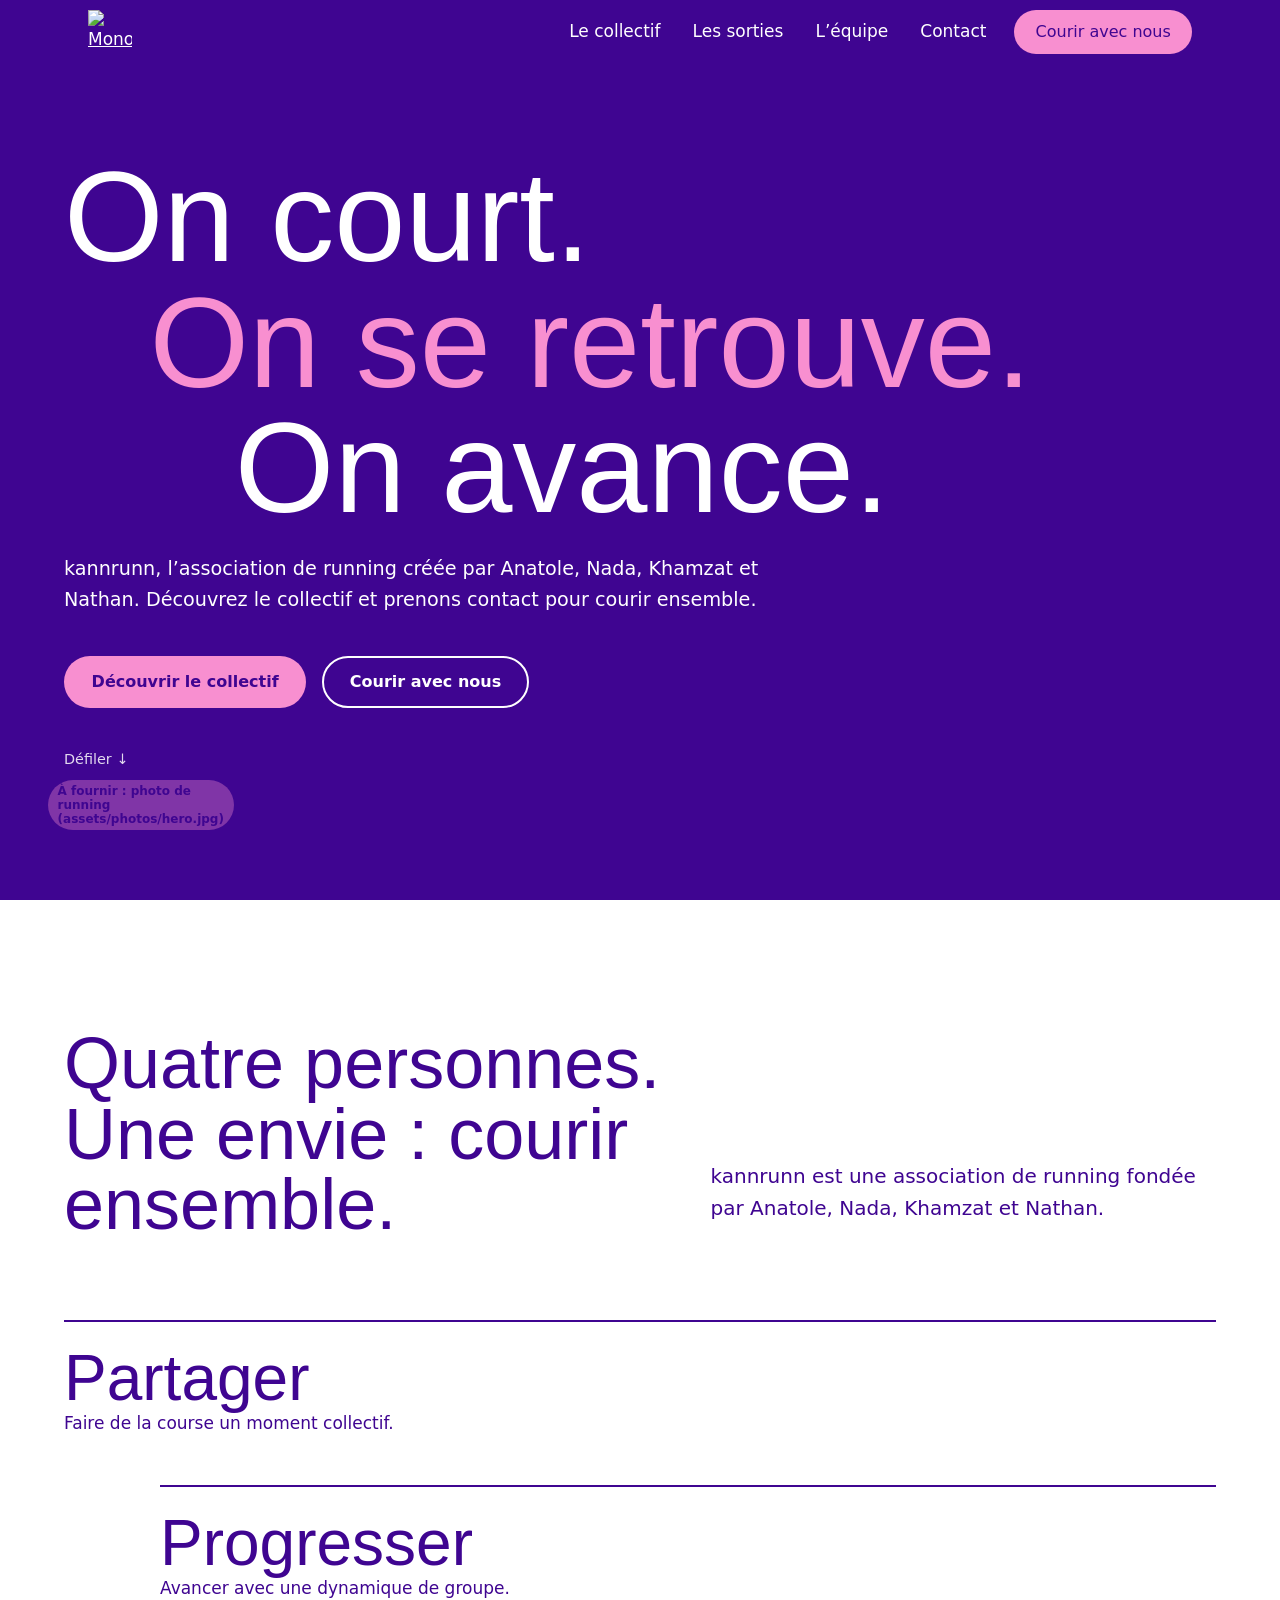
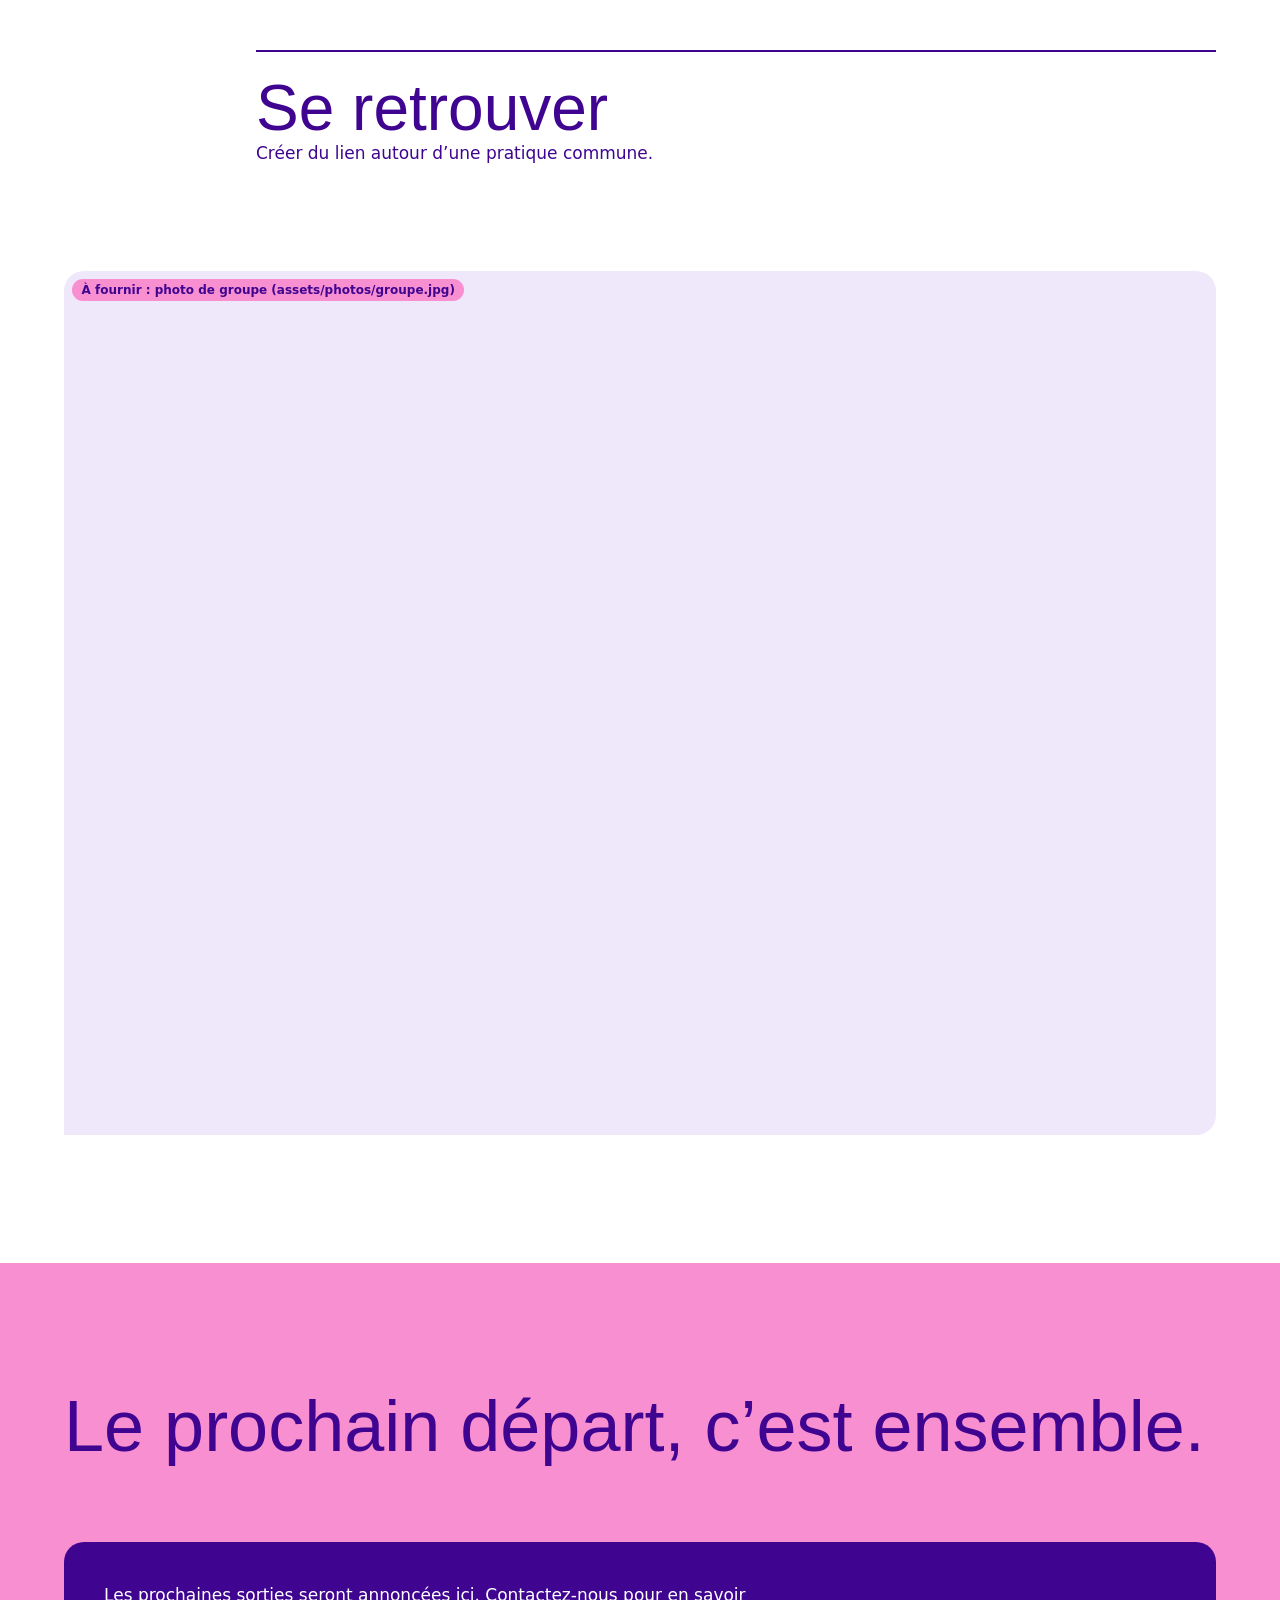
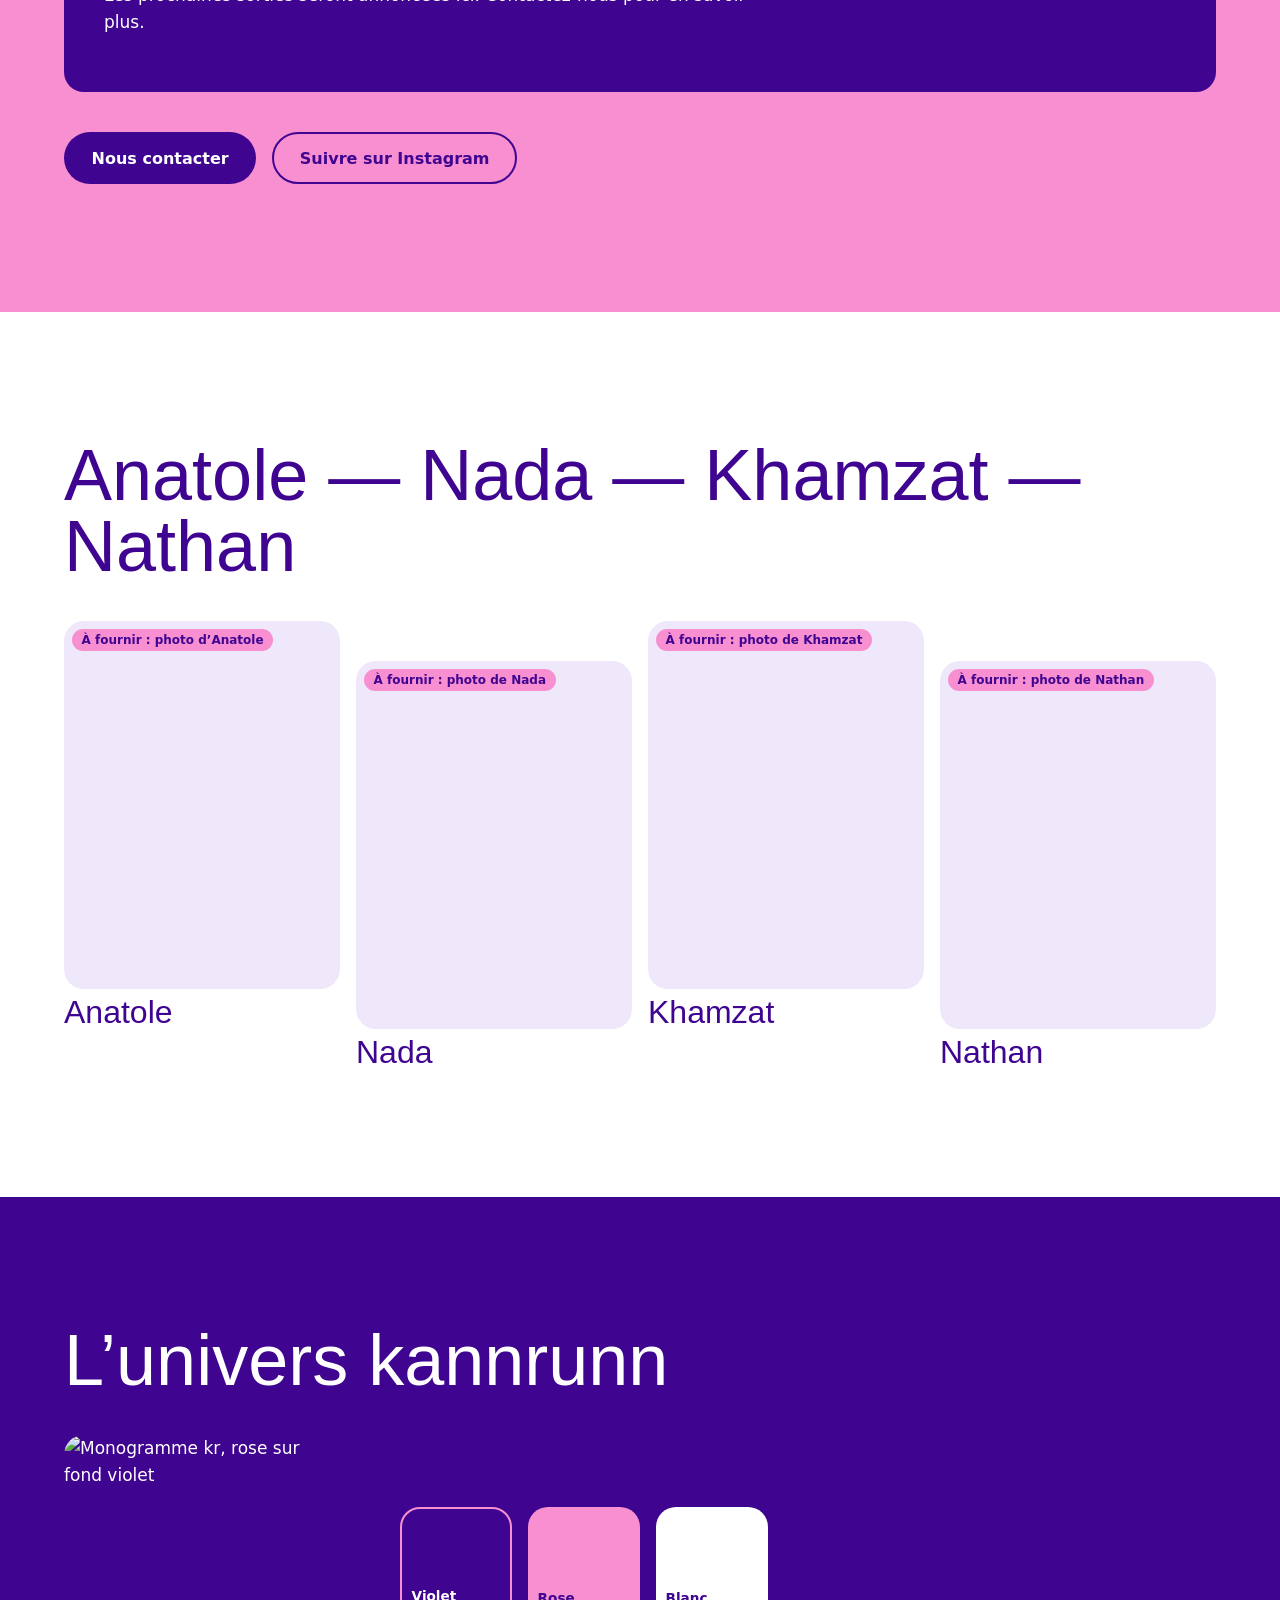
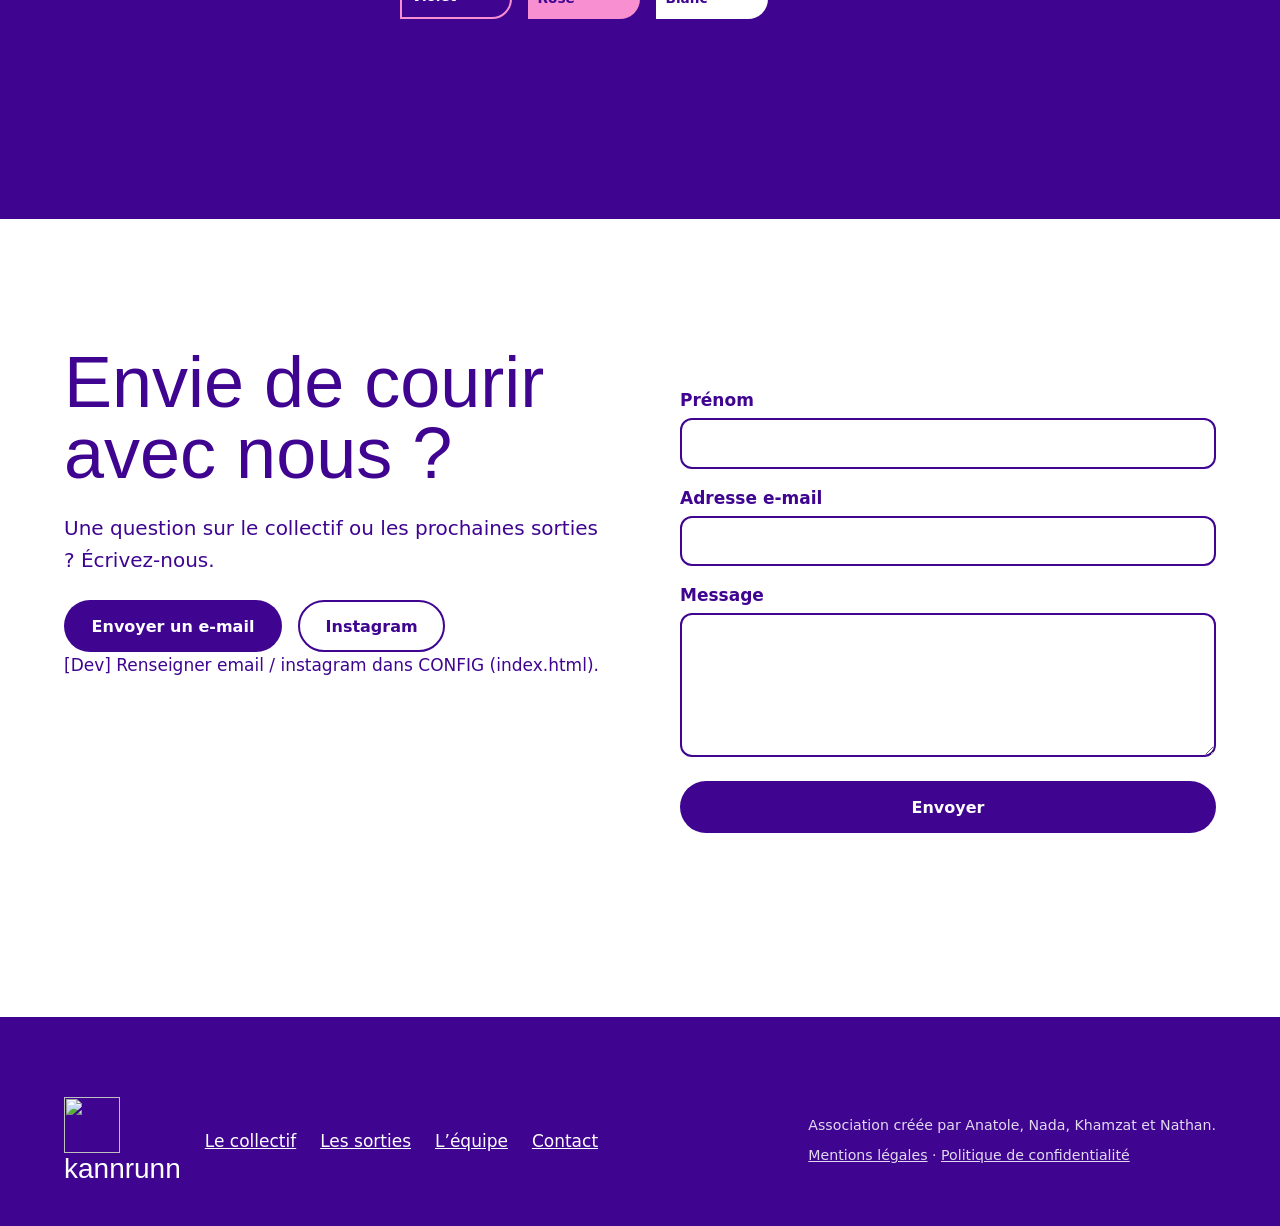
==== index.html @ 6b641c76 "Add files via upload" ====
<!doctype html>
<!-- Retirer l'attribut data-dev de <html> avant publication : il affiche les repères "À fournir". -->
<html lang="fr" data-dev>
<head>
<meta charset="utf-8">
<meta name="viewport" content="width=device-width,initial-scale=1">
<title>kannrunn — Association de running</title>
<meta name="description" content="kannrunn est une association de running créée par Anatole, Nada, Khamzat et Nathan. Découvrez le collectif et contactez-nous pour courir ensemble.">
<meta name="theme-color" content="#3F0591">
<meta property="og:type" content="website">
<meta property="og:title" content="kannrunn — Association de running">
<meta property="og:description" content="On court. On se retrouve. On avance. Association de running créée par Anatole, Nada, Khamzat et Nathan.">
<meta property="og:image" content="assets/og.jpg"><!-- remplacer par l'URL absolue une fois le site en ligne -->
<meta name="twitter:card" content="summary_large_image">
<link rel="icon" href="assets/favicon.png" type="image/png">
<link rel="preload" href="assets/fonts/Adumu-Regular.woff2" as="font" type="font/woff2" crossorigin>
<link rel="stylesheet" href="style.css">
<script>document.documentElement.classList.add("js")</script>
</head>
<body>
<a class="skip" href="#collectif">Aller au contenu</a>

<header class="nav" id="nav">
  <div class="nav-in">
    <a href="#top" aria-label="kannrunn, retour en haut"><img class="logo" src="assets/logo-kr.png" alt="Monogramme kr de kannrunn" width="44" height="44"></a>
    <nav aria-label="Navigation principale">
      <ul>
        <li><a href="#collectif">Le collectif</a></li>
        <li><a href="#sorties">Les sorties</a></li>
        <li><a href="#equipe">L’équipe</a></li>
        <li><a href="#contact">Contact</a></li>
        <li><a class="btn btn-rose" href="#contact">Courir avec nous</a></li>
      </ul>
    </nav>
    <button class="burger" id="burger" aria-expanded="false" aria-controls="menu">Menu</button>
  </div>
</header>

<div class="menu-mobile" id="menu" role="dialog" aria-modal="true" aria-label="Menu">
  <button class="fermer" id="fermer">Fermer</button>
  <a href="#collectif">Le collectif</a>
  <a href="#sorties">Les sorties</a>
  <a href="#equipe">L’équipe</a>
  <a href="#contact">Contact</a>
  <a class="btn btn-rose" href="#contact" style="font:600 1rem var(--f-texte);align-self:flex-start">Courir avec nous</a>
</div>

<main id="top">

<section class="section violet hero" aria-labelledby="titre-hero">
  <div class="hero-photo" data-manque="photo de running (assets/photos/hero.jpg)">
    <img src="assets/photos/hero.jpg" alt="Des coureurs de kannrunn en train de courir ensemble" width="1600" height="1000" fetchpriority="high" onerror="this.remove()">
  </div>
  <img class="motif motif-anim" src="assets/logo-kr.png" alt="" aria-hidden="true">
  <div class="wrap">
    <h1 id="titre-hero"><span>On court.</span> <span>On se retrouve.</span> <span>On avance.</span></h1>
    <p>kannrunn, l’association de running créée par Anatole, Nada, Khamzat et Nathan. Découvrez le collectif et prenons contact pour courir ensemble.</p>
    <div class="actions">
      <a class="btn btn-rose" href="#collectif">Découvrir le collectif</a>
      <a class="btn btn-ligne" href="#contact">Courir avec nous</a>
    </div>
    <a class="defiler" href="#collectif" aria-label="Faire défiler vers le collectif">Défiler ↓</a>
  </div>
</section>

<section class="section clair collectif" id="collectif" aria-labelledby="titre-collectif">
  <div class="wrap">
    <div class="duo">
      <h2 id="titre-collectif" class="reveal">Quatre personnes. Une envie : courir ensemble.</h2>
      <div class="reveal" style="--i:1">
        <p class="chapeau">kannrunn est une association de running fondée par Anatole, Nada, Khamzat et Nathan.</p>
        <p id="presentation" hidden></p>
      </div>
    </div>
    <ul class="piliers">
      <li class="reveal"><strong>Partager</strong>Faire de la course un moment collectif.</li>
      <li class="reveal" style="--i:1"><strong>Progresser</strong>Avancer avec une dynamique de groupe.</li>
      <li class="reveal" style="--i:2"><strong>Se retrouver</strong>Créer du lien autour d’une pratique commune.</li>
    </ul>
    <figure class="photo reveal" data-manque="photo de groupe (assets/photos/groupe.jpg)">
      <img src="assets/photos/groupe.jpg" alt="Le groupe kannrunn réuni avant une sortie" width="1600" height="1200" loading="lazy" onerror="this.remove()">
    </figure>
  </div>
</section>

<section class="section rose sur-clair sorties" id="sorties" aria-labelledby="titre-sorties">
  <div class="wrap">
    <h2 id="titre-sorties" class="reveal">Le prochain départ, c’est ensemble.</h2>
    <ul class="liste-sorties" id="liste-sorties" hidden></ul>
    <div class="vide reveal" id="sorties-vide">
      <p>Les prochaines sorties seront annoncées ici. Contactez-nous pour en savoir plus.</p>
    </div>
    <div class="actions">
      <a class="btn btn-violet" href="#contact">Nous contacter</a>
      <a class="btn btn-ligne" id="insta-sorties" href="#" target="_blank" rel="noopener" hidden>Suivre sur Instagram</a>
    </div>
  </div>
</section>

<section class="section clair equipe" id="equipe" aria-labelledby="titre-equipe">
  <div class="wrap">
    <h2 id="titre-equipe" class="reveal">Anatole — Nada — Khamzat — Nathan</h2>
    <ul id="liste-equipe">
      <li class="reveal"><figure class="photo" data-manque="photo d’Anatole"></figure><h3>Anatole</h3><p class="bio" hidden></p></li>
      <li class="reveal" style="--i:1"><figure class="photo" data-manque="photo de Nada"></figure><h3>Nada</h3><p class="bio" hidden></p></li>
      <li class="reveal" style="--i:2"><figure class="photo" data-manque="photo de Khamzat"></figure><h3>Khamzat</h3><p class="bio" hidden></p></li>
      <li class="reveal" style="--i:3"><figure class="photo" data-manque="photo de Nathan"></figure><h3>Nathan</h3><p class="bio" hidden></p></li>
    </ul>
  </div>
</section>

<section class="section violet identite" id="identite" aria-labelledby="titre-identite">
  <div class="wrap">
    <h2 id="titre-identite" class="reveal">L’univers kannrunn</h2>
    <div class="lookbook">
      <img class="logo-grand reveal" src="assets/logo-kr.png" alt="Monogramme kr, rose sur fond violet" loading="lazy" width="256" height="256">
      <div class="reveal" style="--i:1">
        <div class="teintes" role="list" aria-label="Couleurs de la marque">
          <div class="teinte v" role="listitem">Violet</div>
          <div class="teinte r" role="listitem">Rose</div>
          <div class="teinte b" role="listitem">Blanc</div>
        </div>
        <p class="concept" id="concept-tenues" hidden>Concepts de collection : ces tenues ne sont pas encore disponibles.</p>
      </div>
    </div>
  </div>
</section>

<section class="section clair contact" id="contact" aria-labelledby="titre-contact">
  <div class="wrap">
    <div>
      <h2 id="titre-contact" class="reveal">Envie de courir avec nous ?</h2>
      <p class="chapeau reveal" style="--i:1">Une question sur le collectif ou les prochaines sorties ? Écrivez-nous.</p>
      <div class="liens">
        <a class="btn btn-violet" id="lien-mail" href="#" hidden>Envoyer un e-mail</a>
        <a class="btn btn-ligne" id="lien-insta" href="#" target="_blank" rel="noopener" hidden>Instagram</a>
      </div>
      <p id="contact-dev" data-dev-only hidden>[Dev] Renseigner email / instagram dans CONFIG (index.html).</p>
    </div>
    <form id="form" novalidate hidden>
      <div><label for="prenom">Prénom</label><input id="prenom" name="prenom" autocomplete="given-name" required></div>
      <div><label for="email">Adresse e-mail</label><input id="email" name="email" type="email" autocomplete="email" required></div>
      <div><label for="message">Message</label><textarea id="message" name="message" required></textarea></div>
      <button class="btn btn-violet" type="submit" id="envoi">Envoyer</button>
      <p class="statut" id="statut" role="status" aria-live="polite"></p>
    </form>
  </div>
</section>

</main>

<footer>
  <div class="wrap">
    <div><img class="logo" src="assets/logo-kr.png" alt="" width="56" height="56" loading="lazy"><strong style="font:400 1.75rem var(--f-titre)">kannrunn</strong></div>
    <ul>
      <li><a href="#collectif">Le collectif</a></li>
      <li><a href="#sorties">Les sorties</a></li>
      <li><a href="#equipe">L’équipe</a></li>
      <li><a href="#contact">Contact</a></li>
      <li id="pied-mail" hidden></li>
      <li id="pied-insta" hidden></li>
    </ul>
    <div>
      <small>Association créée par Anatole, Nada, Khamzat et Nathan.</small><br>
      <small><a href="mentions-legales.html">Mentions légales</a> · <a href="confidentialite.html">Politique de confidentialité</a></small>
    </div>
  </div>
</footer>

<script>
/* ===== CONFIG : seul endroit à modifier pour les contenus. Laisser vide = élément masqué. ===== */
const CONFIG = {
  email: "",            // ex. "contact@..." (à confirmer)
  instagram: "",        // URL complète du compte confirmé
  formEndpoint: "",     // URL d'un service de formulaire (ex. Formspree). Vide = pas de formulaire
  presentation: "",     // texte de présentation précise (ville, activité...)
  tenuesDisponiblesEnConcept: false,
  equipe: {             // photo: "assets/photos/anatole.jpg", bio: "..."
    Anatole: {photo:"", bio:""}, Nada: {photo:"", bio:""},
    Khamzat: {photo:"", bio:""}, Nathan: {photo:"", bio:""}
  },
  sorties: []           // {date, heure, lieu, distance, allure, participation}, confirmées uniquement
};

const $ = s => document.querySelector(s);
const show = (el, on = true) => { el.hidden = !on; };

/* Contact */
if (CONFIG.email) {
  const a = $("#lien-mail"); a.href = "mailto:" + CONFIG.email; show(a);
  const li = $("#pied-mail"); li.innerHTML = '<a href="mailto:' + CONFIG.email + '">' + CONFIG.email + '</a>'; show(li);
}
if (CONFIG.instagram) {
  ["#lien-insta", "#insta-sorties"].forEach(s => { const a = $(s); a.href = CONFIG.instagram; show(a); });
  const li = $("#pied-insta"); li.innerHTML = '<a href="' + CONFIG.instagram + '" target="_blank" rel="noopener">Instagram</a>'; show(li);
}
if (!CONFIG.email && !CONFIG.instagram && !CONFIG.formEndpoint && document.documentElement.hasAttribute("data-dev")) show($("#contact-dev"));
if (CONFIG.presentation) { const p = $("#presentation"); p.textContent = CONFIG.presentation; show(p); }
if (CONFIG.tenuesDisponiblesEnConcept) show($("#concept-tenues"));

/* Sorties */
if (CONFIG.sorties.length) {
  const ul = $("#liste-sorties");
  const ligne = (k, v) => v ? "<dt>" + k + "</dt><dd>" + v + "</dd>" : "";
  ul.innerHTML = CONFIG.sorties.map(s => '<li class="sortie reveal"><h3>' + s.date + (s.heure ? " · " + s.heure : "") + "</h3><dl>" +
    ligne("Rendez-vous", s.lieu) + ligne("Distance", s.distance) + ligne("Allure", s.allure) + ligne("Participation", s.participation) + "</dl></li>").join("");
  show(ul); show($("#sorties-vide"), false);
}

/* Équipe */
document.querySelectorAll("#liste-equipe li").forEach(li => {
  const d = CONFIG.equipe[li.querySelector("h3").textContent] || {};
  if (d.photo) {
    const fig = li.querySelector("figure"), img = new Image();
    img.src = d.photo; img.alt = "Portrait de " + li.querySelector("h3").textContent; img.loading = "lazy";
    fig.appendChild(img); fig.removeAttribute("data-manque");
  }
  if (d.bio) { const p = li.querySelector(".bio"); p.textContent = d.bio; show(p); }
});

/* Formulaire : actif uniquement si un point d'envoi réel est configuré */
if (CONFIG.formEndpoint) {
  const f = $("#form"), st = $("#statut"), btn = $("#envoi"); show(f);
  f.addEventListener("submit", async e => {
    e.preventDefault(); st.className = "statut";
    if (!f.checkValidity()) { st.textContent = "Merci de remplir les trois champs avec une adresse e-mail valide."; st.classList.add("erreur"); return; }
    btn.disabled = true; st.textContent = "Envoi en cours…";
    try {
      const r = await fetch(CONFIG.formEndpoint, {method: "POST", headers: {"Accept": "application/json", "Content-Type": "application/json"}, body: JSON.stringify(Object.fromEntries(new FormData(f)))});
      if (!r.ok) throw 0;
      f.reset(); st.textContent = "Message envoyé. Merci, nous vous répondons vite.";
    } catch { st.textContent = "L’envoi a échoué. Réessayez ou écrivez-nous directement."; st.classList.add("erreur"); }
    btn.disabled = false;
  });
}

/* Navigation : fond au défilement + menu mobile */
const nav = $("#nav"), menu = $("#menu"), burger = $("#burger");
const onScroll = () => nav.classList.toggle("solide", scrollY > 40);
onScroll(); addEventListener("scroll", onScroll, {passive: true});
const toggle = o => { menu.classList.toggle("ouvert", o); burger.setAttribute("aria-expanded", o); document.body.style.overflow = o ? "hidden" : ""; (o ? $("#fermer") : burger).focus(); };
burger.onclick = () => toggle(true); $("#fermer").onclick = () => toggle(false);
menu.querySelectorAll("a").forEach(a => a.onclick = () => toggle(false));
addEventListener("keydown", e => { if (e.key === "Escape" && menu.classList.contains("ouvert")) toggle(false); });

/* Apparitions au défilement */
const io = new IntersectionObserver(es => es.forEach(e => { if (e.isIntersecting) { e.target.classList.add("vu"); io.unobserve(e.target); } }), {threshold: .15});
document.querySelectorAll(".reveal").forEach(el => io.observe(el));
</script>
</body>
</html>
---- style.css ----
/* kannrunn — style.css
   Tous les réglages de marque sont dans :root. */

/* Polices : déposer les vrais fichiers dans assets/fonts/ (licence web requise).
   Tant qu'Adumu est absent, une police système de secours s'affiche (provisoire, dev uniquement). */
@font-face{font-family:"Adumu";src:url("assets/fonts/Adumu-Regular.woff2") format("woff2");font-weight:400;font-display:swap}
@font-face{font-family:"Inter";src:url("assets/fonts/Inter-Variable.woff2") format("woff2");font-weight:400 600;font-display:swap}

:root{
  --violet:#3F0591; --rose:#F88FD0; --blanc:#FFFFFF;
  --violet-doux:#EFE7FA; /* fond clair très léger, dérivé du violet */
  --f-titre:"Adumu",Impact,"Arial Narrow",sans-serif;
  --f-texte:"Inter",system-ui,-apple-system,"Segoe UI",sans-serif;
  --s1:.5rem; --s2:1rem; --s3:1.5rem; --s4:2.5rem; --s5:5rem; --s6:8rem;
  --rayon:1.25rem; --largeur:72rem;
  --t-h1:clamp(2.75rem,11vw,8rem);
  --t-h2:clamp(2rem,7vw,4.5rem);
  --ease:cubic-bezier(.2,.7,.2,1);
}

*,*::before,*::after{box-sizing:border-box}
html{scroll-behavior:smooth;scroll-padding-top:4.5rem}
body{margin:0;font:400 1.0625rem/1.6 var(--f-texte);color:var(--violet);background:var(--blanc);overflow-x:hidden}
img{max-width:100%;display:block}
h1,h2,h3{font-family:var(--f-titre);font-weight:400;line-height:.98;margin:0}
h1{font-size:var(--t-h1)} h2{font-size:var(--t-h2)} h3{font-size:1.75rem}
p{margin:0 0 var(--s2);max-width:60ch}
a{color:inherit}
:focus-visible{outline:3px solid var(--rose);outline-offset:3px;border-radius:4px}
.sur-clair :focus-visible{outline-color:var(--violet)}
.skip{position:absolute;left:-999px;top:.5rem;background:var(--blanc);color:var(--violet);padding:.75rem 1rem;z-index:100;border-radius:.5rem}
.skip:focus{left:.5rem}

/* Sections */
.section{position:relative;padding:var(--s5) var(--s3);overflow:hidden}
.section>.wrap{max-width:var(--largeur);margin:0 auto;position:relative}
.violet{background:var(--violet);color:var(--blanc)}
.rose{background:var(--rose);color:var(--violet)}
.clair{background:var(--blanc);color:var(--violet)}
.chapeau{font-size:1.25rem;font-weight:500;margin-top:var(--s3)}

/* Boutons */
.btn{display:inline-flex;align-items:center;justify-content:center;min-height:3.25rem;padding:.75rem 1.6rem;border-radius:999px;border:2px solid transparent;font:600 1rem var(--f-texte);text-decoration:none;cursor:pointer;transition:background .25s,color .25s,transform .25s var(--ease),border-color .25s}
.btn:hover{transform:translateY(-2px)}
.btn-rose{background:var(--rose);color:var(--violet)} .btn-rose:hover{background:var(--blanc)}
.btn-violet{background:var(--violet);color:var(--blanc)} .btn-violet:hover{background:var(--blanc);color:var(--violet);border-color:var(--violet)}
.btn-ligne{border-color:currentColor;color:inherit;background:transparent} .btn-ligne:hover{background:var(--blanc);color:var(--violet)}
.actions{display:flex;flex-wrap:wrap;gap:var(--s2);margin-top:var(--s4)}

/* Navigation */
.nav{position:fixed;inset:0 0 auto 0;z-index:50;color:var(--blanc);transition:background .3s}
.nav.solide{background:var(--violet)}
.nav-in{max-width:var(--largeur);margin:0 auto;padding:.6rem var(--s3);display:flex;align-items:center;justify-content:space-between;gap:var(--s2)}
.nav .logo{display:block;width:2.75rem;height:2.75rem}
.nav ul{display:none;list-style:none;margin:0;padding:0;gap:var(--s3);align-items:center}
.nav ul a{text-decoration:none;font-weight:500;padding:.5rem .25rem;border-bottom:2px solid transparent}
.nav ul a:hover{border-color:var(--rose)}
.nav .btn{min-height:2.75rem;padding:.5rem 1.2rem}
.burger{background:none;border:0;color:inherit;width:3rem;height:3rem;font:600 1rem var(--f-texte);cursor:pointer}
.menu-mobile{position:fixed;inset:0;background:var(--violet);z-index:60;display:none;flex-direction:column;justify-content:center;gap:var(--s2);padding:var(--s4);color:var(--blanc)}
.menu-mobile.ouvert{display:flex}
.menu-mobile a{font:400 2.5rem var(--f-titre);text-decoration:none}
.menu-mobile .fermer{position:absolute;top:1rem;right:1rem;background:none;border:2px solid var(--rose);color:var(--rose);border-radius:999px;min-height:3rem;padding:0 1.2rem;font:600 1rem var(--f-texte);cursor:pointer}
@media(min-width:56rem){.nav ul{display:flex}.burger{display:none}}

/* Hero */
.hero{min-height:100svh;display:flex;align-items:flex-end;padding-top:6rem;padding-bottom:var(--s4)}
.hero-photo{position:absolute;inset:0;opacity:.35}
.hero-photo img{width:100%;height:100%;object-fit:cover}
.hero .wrap{width:100%}
.hero h1 span{display:block}
.hero h1 span:nth-child(2){padding-left:1.2ch;color:var(--rose)}
.hero h1 span:nth-child(3){padding-left:2.4ch}
.hero p{font-size:1.2rem;margin-top:var(--s3)}
.defiler{display:inline-block;margin-top:var(--s4);font-size:.9rem;font-weight:500;text-decoration:none;opacity:.85}
.motif{position:absolute;pointer-events:none;width:min(80vw,42rem);height:auto;right:-12%;top:8%;opacity:.14}
.motif-anim{animation:derive 1.6s var(--ease) both}
@keyframes derive{from{transform:translateX(12%) rotate(-4deg);opacity:0}to{transform:none;opacity:.14}}

/* Collectif */
.collectif .duo{display:grid;gap:var(--s4)}
.piliers{list-style:none;margin:var(--s5) 0 0;padding:0;display:grid;gap:var(--s3)}
.piliers li{padding:var(--s3) 0;border-top:2px solid var(--violet)}
.piliers strong{display:block;font:400 clamp(2.25rem,8vw,4rem)/1 var(--f-titre)}
.piliers li:nth-child(2){margin-left:min(12vw,6rem)}
.piliers li:nth-child(3){margin-left:min(24vw,12rem)}
.photo{margin:var(--s5) 0 0;border-radius:var(--rayon) var(--rayon) var(--rayon) 0;overflow:hidden;background:var(--violet-doux);aspect-ratio:4/3;position:relative}
.photo img{width:100%;height:100%;object-fit:cover;transition:transform .6s var(--ease)}
@media(hover:hover){.photo:hover img{transform:scale(1.04)}}

/* Sorties */
.sorties .vide{margin-top:var(--s4);padding:var(--s4);background:var(--violet);color:var(--blanc);border-radius:var(--rayon)}
.liste-sorties{list-style:none;margin:var(--s4) 0 0;padding:0;display:grid;gap:var(--s2)}
.sortie{background:var(--violet);color:var(--blanc);border-radius:var(--rayon);padding:var(--s3);display:grid;gap:.25rem}
.sortie h3{color:var(--rose)}
.sortie dl{display:grid;grid-template-columns:auto 1fr;gap:.25rem 1rem;margin:var(--s2) 0 0}
.sortie dt{font-weight:600} .sortie dd{margin:0}

/* Équipe */
.equipe ul{list-style:none;margin:var(--s4) 0 0;padding:0;display:grid;grid-template-columns:1fr 1fr;gap:var(--s3) var(--s2)}
.equipe li:nth-child(even){margin-top:var(--s4)}
.equipe .photo{margin:0 0 var(--s1);aspect-ratio:3/4;border-radius:var(--rayon)}
.equipe h3{font-size:2rem}
@media(min-width:56rem){.equipe ul{grid-template-columns:repeat(4,1fr)}}

/* Identité */
.identite .lookbook{display:grid;gap:var(--s3);margin-top:var(--s4)}
.identite .logo-grand{width:min(60vw,16rem);border-radius:var(--rayon)}
.teintes{display:flex;gap:var(--s2);flex-wrap:wrap}
.teinte{width:7rem;height:7rem;border-radius:var(--rayon) var(--rayon) var(--rayon) 0;display:flex;align-items:flex-end;padding:.6rem;font-weight:600;font-size:.85rem}
.teinte.v{background:var(--violet);border:2px solid var(--rose)} .teinte.r{background:var(--rose);color:var(--violet)} .teinte.b{background:var(--blanc);color:var(--violet)}
.concept{font-size:.95rem;opacity:.9}

/* Contact */
.contact .liens{display:flex;flex-wrap:wrap;gap:var(--s2);margin-top:var(--s3)}
form{display:grid;gap:var(--s2);margin-top:var(--s4);max-width:34rem}
label{font-weight:600;display:block;margin-bottom:.25rem}
input,textarea{width:100%;font:400 1rem var(--f-texte);padding:.85rem 1rem;border:2px solid var(--violet);border-radius:.75rem;color:var(--violet);background:var(--blanc)}
textarea{min-height:9rem;resize:vertical}
.statut{font-weight:600;min-height:1.5rem}
.statut.erreur{color:#8A0B2E}

/* Pied de page */
footer{background:var(--violet);color:var(--blanc);padding:var(--s5) var(--s3) var(--s4)}
footer .wrap{max-width:var(--largeur);margin:0 auto;display:grid;gap:var(--s3)}
footer .logo{width:3.5rem}
footer ul{list-style:none;padding:0;margin:0;display:flex;flex-wrap:wrap;gap:var(--s2) var(--s3)}
footer a{padding:.4rem 0;display:inline-block}
footer small{opacity:.85}

/* Apparitions */
.js .reveal{opacity:0;transform:translateY(1.25rem);transition:opacity .7s var(--ease),transform .7s var(--ease);transition-delay:calc(var(--i,0)*90ms)}
.js .reveal.vu{opacity:1;transform:none}

/* Desktop */
@media(min-width:56rem){
  .section{padding:var(--s6) var(--s4)}
  .collectif .duo{grid-template-columns:1.2fr 1fr;align-items:end}
  .liste-sorties{grid-template-columns:repeat(2,1fr)}
  .identite .lookbook{grid-template-columns:auto 1fr;align-items:center;gap:var(--s5)}
  .contact .wrap{display:grid;grid-template-columns:1fr 1fr;gap:var(--s5);align-items:start}
  footer .wrap{grid-template-columns:auto 1fr auto;align-items:center}
}

/* Repères de développement : retirer l'attribut data-dev de <html> avant publication */
[data-dev] [data-manque]{position:relative}
[data-dev] [data-manque]::after{content:"À fournir : " attr(data-manque);position:absolute;left:.5rem;top:.5rem;background:var(--rose);color:var(--violet);font:600 .75rem var(--f-texte);padding:.25rem .6rem;border-radius:999px}

@media(prefers-reduced-motion:reduce){
  html{scroll-behavior:auto}
  *,*::before,*::after{animation:none!important;transition:none!important}
  .js .reveal{opacity:1;transform:none}
}
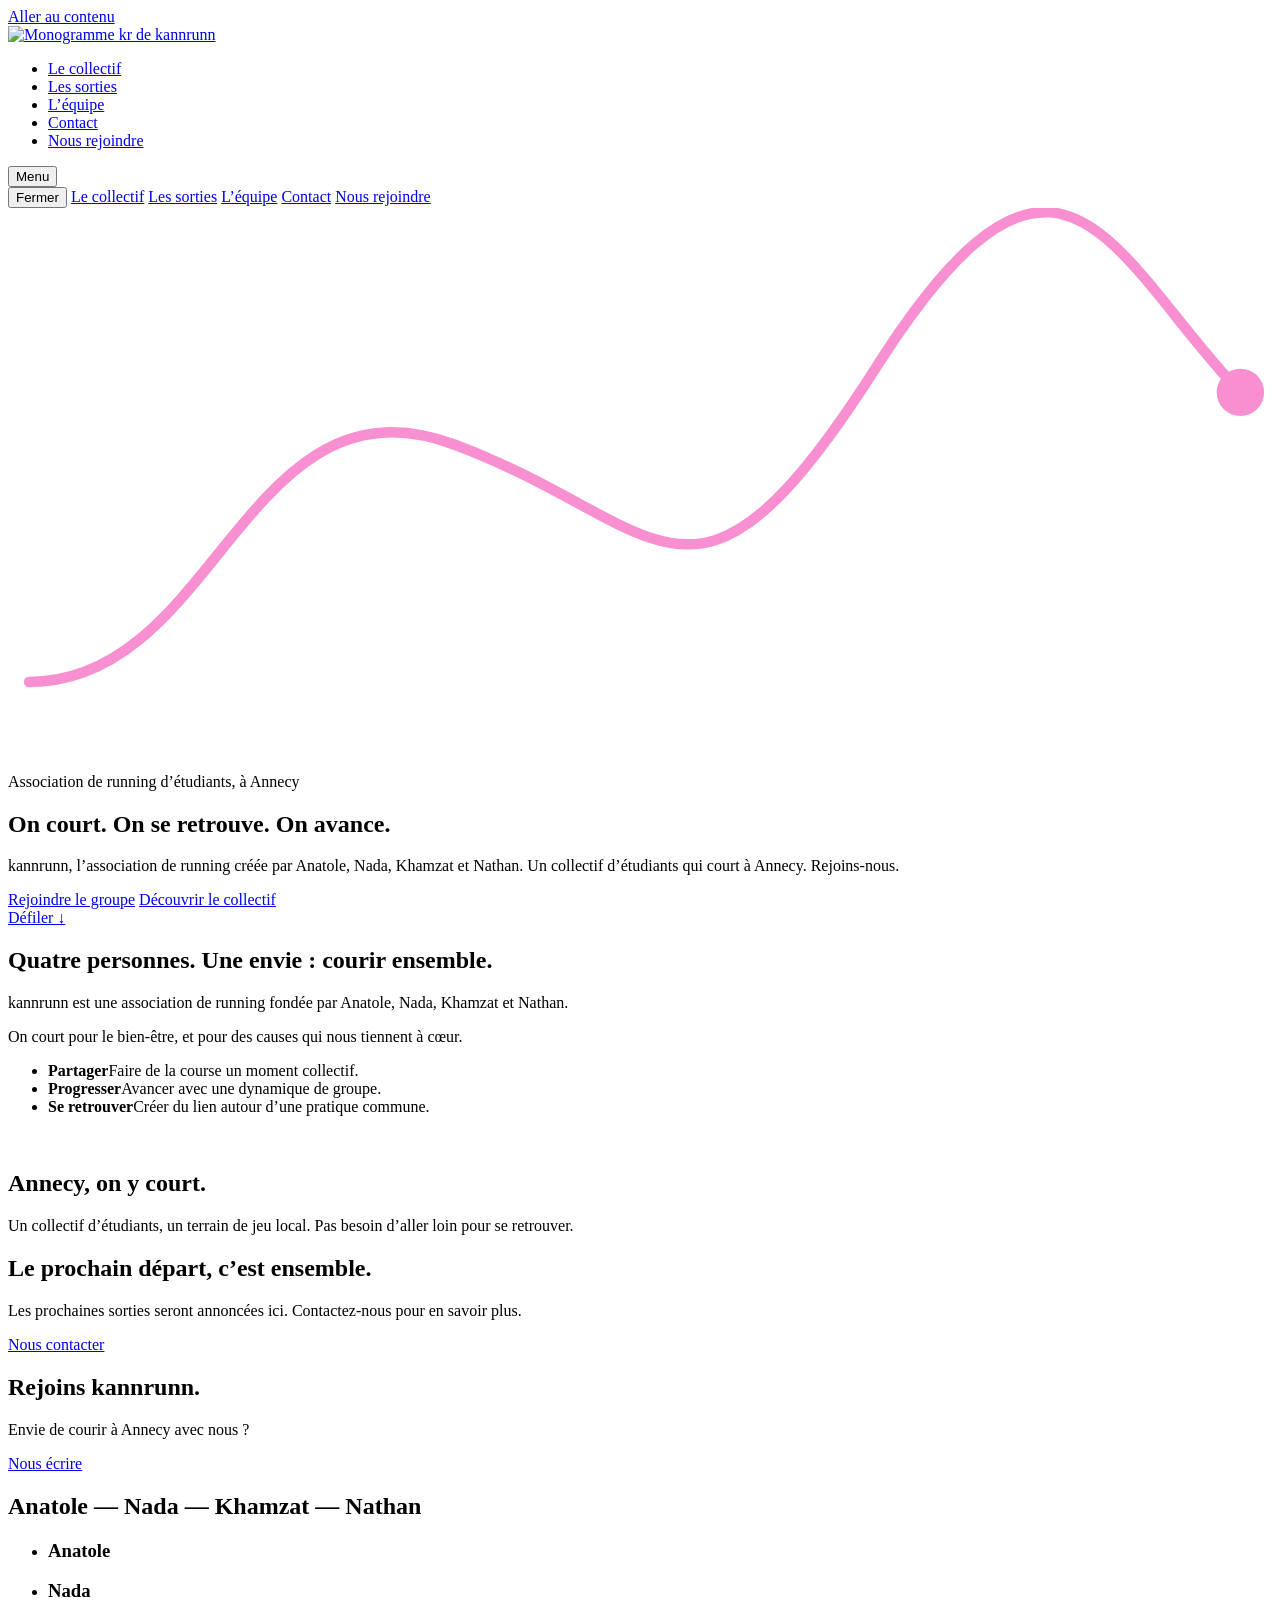
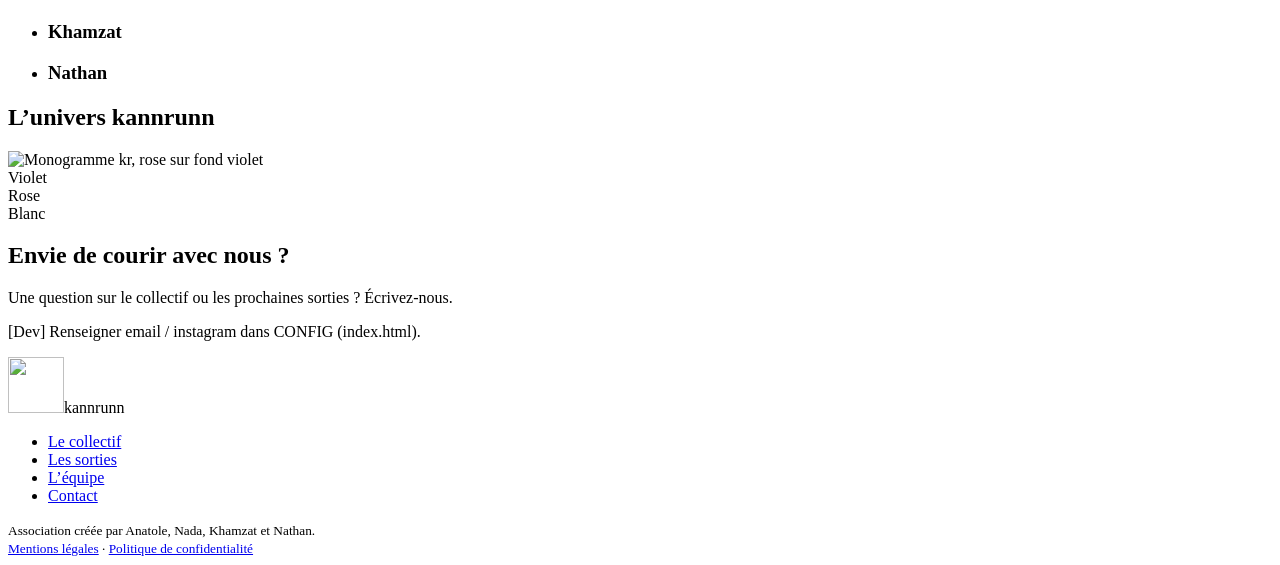
==== commit 38a66bdd: "Rename kannindex.html to index.html" ====
--- a/index.html
+++ b/index.html
@@ -4,8 +4,8 @@
 <head>
 <meta charset="utf-8">
 <meta name="viewport" content="width=device-width,initial-scale=1">
-<title>kannrunn — Association de running</title>
-<meta name="description" content="kannrunn est une association de running créée par Anatole, Nada, Khamzat et Nathan. Découvrez le collectif et contactez-nous pour courir ensemble.">
+<title>kannrunn — Association de running à Annecy</title>
+<meta name="description" content="kannrunn, association de running d’étudiants à Annecy, créée par Anatole, Nada, Khamzat et Nathan. Rejoins le collectif et viens courir avec nous.">
 <meta name="theme-color" content="#3F0591">
 <meta property="og:type" content="website">
 <meta property="og:title" content="kannrunn — Association de running">
@@ -21,6 +21,7 @@
 <a class="skip" href="#collectif">Aller au contenu</a>
 
 <header class="nav" id="nav">
+  <div class="progress" id="progress" aria-hidden="true"></div>
   <div class="nav-in">
     <a href="#top" aria-label="kannrunn, retour en haut"><img class="logo" src="assets/logo-kr.png" alt="Monogramme kr de kannrunn" width="44" height="44"></a>
     <nav aria-label="Navigation principale">
@@ -29,7 +30,7 @@
         <li><a href="#sorties">Les sorties</a></li>
         <li><a href="#equipe">L’équipe</a></li>
         <li><a href="#contact">Contact</a></li>
-        <li><a class="btn btn-rose" href="#contact">Courir avec nous</a></li>
+        <li><a class="btn btn-rose" href="#rejoindre">Nous rejoindre</a></li>
       </ul>
     </nav>
     <button class="burger" id="burger" aria-expanded="false" aria-controls="menu">Menu</button>
@@ -42,22 +43,26 @@
   <a href="#sorties">Les sorties</a>
   <a href="#equipe">L’équipe</a>
   <a href="#contact">Contact</a>
-  <a class="btn btn-rose" href="#contact" style="font:600 1rem var(--f-texte);align-self:flex-start">Courir avec nous</a>
+  <a class="btn btn-rose" href="#rejoindre" style="font:600 1rem var(--f-texte);align-self:flex-start">Nous rejoindre</a>
 </div>
 
 <main id="top">
 
 <section class="section violet hero" aria-labelledby="titre-hero">
-  <div class="hero-photo" data-manque="photo de running (assets/photos/hero.jpg)">
-    <img src="assets/photos/hero.jpg" alt="Des coureurs de kannrunn en train de courir ensemble" width="1600" height="1000" fetchpriority="high" onerror="this.remove()">
-  </div>
+  <div class="hero-photo" data-manque="vidéo de running (assets/video/) ou photo (assets/photos/hero.jpg)">
+    <img src="assets/photos/hero.jpg" alt="" width="1600" height="1000" fetchpriority="high" onerror="this.remove()">
+    <video id="hero-video" muted loop playsinline preload="none" aria-hidden="true" tabindex="-1"></video>
+  </div>
+  <svg class="trace" viewBox="0 0 480 200" aria-hidden="true" focusable="false"><path d="M8 180C80 180 90 60 170 90S260 170 330 60 420 20 468 70" pathLength="1" fill="none" stroke="#F88FD0" stroke-width="4" stroke-linecap="round"/><circle cx="468" cy="70" r="9" fill="#F88FD0"/></svg>
+  <button class="pause" id="pause" hidden aria-label="Mettre la vidéo en pause">Pause</button>
   <img class="motif motif-anim" src="assets/logo-kr.png" alt="" aria-hidden="true">
   <div class="wrap">
+    <p class="lieu"><span class="point" aria-hidden="true"></span>Association de running d’étudiants, à Annecy</p>
     <h1 id="titre-hero"><span>On court.</span> <span>On se retrouve.</span> <span>On avance.</span></h1>
-    <p>kannrunn, l’association de running créée par Anatole, Nada, Khamzat et Nathan. Découvrez le collectif et prenons contact pour courir ensemble.</p>
+    <p>kannrunn, l’association de running créée par Anatole, Nada, Khamzat et Nathan. Un collectif d’étudiants qui court à Annecy. Rejoins-nous.</p>
     <div class="actions">
-      <a class="btn btn-rose" href="#collectif">Découvrir le collectif</a>
-      <a class="btn btn-ligne" href="#contact">Courir avec nous</a>
+      <a class="btn btn-rose" href="#rejoindre">Rejoindre le groupe</a>
+      <a class="btn btn-ligne" href="#collectif">Découvrir le collectif</a>
     </div>
     <a class="defiler" href="#collectif" aria-label="Faire défiler vers le collectif">Défiler ↓</a>
   </div>
@@ -69,6 +74,7 @@
       <h2 id="titre-collectif" class="reveal">Quatre personnes. Une envie : courir ensemble.</h2>
       <div class="reveal" style="--i:1">
         <p class="chapeau">kannrunn est une association de running fondée par Anatole, Nada, Khamzat et Nathan.</p>
+        <p>On court pour le bien-être, et pour des causes qui nous tiennent à cœur.</p>
         <p id="presentation" hidden></p>
       </div>
     </div>
@@ -83,7 +89,15 @@
   </div>
 </section>
 
-<section class="section rose sur-clair sorties" id="sorties" aria-labelledby="titre-sorties">
+<section class="section violet local" id="annecy" aria-labelledby="titre-local">
+  <img class="motif" src="assets/logo-kr.png" alt="" aria-hidden="true" loading="lazy">
+  <div class="wrap">
+    <h2 id="titre-local" class="reveal">Annecy, on y court.</h2>
+    <p class="chapeau reveal" style="--i:1">Un collectif d’étudiants, un terrain de jeu local. Pas besoin d’aller loin pour se retrouver.</p>
+  </div>
+</section>
+
+<section class="section clair sorties" id="sorties" aria-labelledby="titre-sorties">
   <div class="wrap">
     <h2 id="titre-sorties" class="reveal">Le prochain départ, c’est ensemble.</h2>
     <ul class="liste-sorties" id="liste-sorties" hidden></ul>
@@ -93,6 +107,18 @@
     <div class="actions">
       <a class="btn btn-violet" href="#contact">Nous contacter</a>
       <a class="btn btn-ligne" id="insta-sorties" href="#" target="_blank" rel="noopener" hidden>Suivre sur Instagram</a>
+    </div>
+  </div>
+</section>
+
+<section class="section rose sur-clair rejoindre" id="rejoindre" aria-labelledby="titre-rejoindre">
+  <div class="wrap">
+    <h2 id="titre-rejoindre" class="reveal">Rejoins kannrunn.</h2>
+    <p class="chapeau reveal" style="--i:1">Envie de courir à Annecy avec nous ?</p>
+    <p class="reveal" id="wa-note" hidden>Le plus simple : rejoindre notre groupe WhatsApp.</p>
+    <div class="actions">
+      <a class="btn btn-violet" id="lien-wa" href="#" target="_blank" rel="noopener" hidden>Rejoindre le groupe WhatsApp</a>
+      <a class="btn btn-ligne" href="#contact">Nous écrire</a>
     </div>
   </div>
 </section>
@@ -159,6 +185,7 @@
       <li><a href="#contact">Contact</a></li>
       <li id="pied-mail" hidden></li>
       <li id="pied-insta" hidden></li>
+      <li id="pied-wa" hidden></li>
     </ul>
     <div>
       <small>Association créée par Anatole, Nada, Khamzat et Nathan.</small><br>
@@ -172,6 +199,9 @@
 const CONFIG = {
   email: "",            // ex. "contact@..." (à confirmer)
   instagram: "",        // URL complète du compte confirmé
+  whatsapp: "",         // lien d'invitation du groupe (https://chat.whatsapp.com/...)
+  videoDesktop: "assets/video/hero.mp4",        // paysage, 10-15 s, sans son
+  videoMobile: "assets/video/hero-mobile.mp4",  // portrait, plus léger
   formEndpoint: "",     // URL d'un service de formulaire (ex. Formspree). Vide = pas de formulaire
   presentation: "",     // texte de présentation précise (ville, activité...)
   tenuesDisponiblesEnConcept: false,
@@ -197,6 +227,11 @@
 if (!CONFIG.email && !CONFIG.instagram && !CONFIG.formEndpoint && document.documentElement.hasAttribute("data-dev")) show($("#contact-dev"));
 if (CONFIG.presentation) { const p = $("#presentation"); p.textContent = CONFIG.presentation; show(p); }
 if (CONFIG.tenuesDisponiblesEnConcept) show($("#concept-tenues"));
+
+if (CONFIG.whatsapp) {
+  const a = $("#lien-wa"); a.href = CONFIG.whatsapp; show(a); show($("#wa-note"));
+  const li = $("#pied-wa"); li.innerHTML = '<a href="' + CONFIG.whatsapp + '" target="_blank" rel="noopener">Groupe WhatsApp</a>'; show(li);
+}
 
 /* Sorties */
 if (CONFIG.sorties.length) {
@@ -236,12 +271,27 @@
 
 /* Navigation : fond au défilement + menu mobile */
 const nav = $("#nav"), menu = $("#menu"), burger = $("#burger");
-const onScroll = () => nav.classList.toggle("solide", scrollY > 40);
+const bar = $("#progress");
+const onScroll = () => { nav.classList.toggle("solide", scrollY > 40); bar.style.transform = "scaleX(" + Math.min(1, scrollY / Math.max(1, document.documentElement.scrollHeight - innerHeight)) + ")"; };
 onScroll(); addEventListener("scroll", onScroll, {passive: true});
 const toggle = o => { menu.classList.toggle("ouvert", o); burger.setAttribute("aria-expanded", o); document.body.style.overflow = o ? "hidden" : ""; (o ? $("#fermer") : burger).focus(); };
 burger.onclick = () => toggle(true); $("#fermer").onclick = () => toggle(false);
 menu.querySelectorAll("a").forEach(a => a.onclick = () => toggle(false));
 addEventListener("keydown", e => { if (e.key === "Escape" && menu.classList.contains("ouvert")) toggle(false); });
+
+/* Vidéo d'accueil : jamais de son, ni si mouvement réduit ou économie de données ; retombe sur la photo si le fichier manque */
+const v = $("#hero-video"), pz = $("#pause");
+const src = matchMedia("(max-width:55.99rem)").matches ? CONFIG.videoMobile : CONFIG.videoDesktop;
+if (src && !matchMedia("(prefers-reduced-motion: reduce)").matches && !(navigator.connection && navigator.connection.saveData)) {
+  v.addEventListener("canplay", () => { v.classList.add("pret"); v.play().then(() => show(pz)).catch(() => {}); }, {once: true});
+  v.addEventListener("error", () => v.remove());
+  v.src = src; v.load();
+}
+pz.onclick = () => {
+  const lecture = v.paused; lecture ? v.play() : v.pause();
+  pz.textContent = lecture ? "Pause" : "Lecture";
+  pz.setAttribute("aria-label", lecture ? "Mettre la vidéo en pause" : "Relancer la vidéo");
+};
 
 /* Apparitions au défilement */
 const io = new IntersectionObserver(es => es.forEach(e => { if (e.isIntersecting) { e.target.classList.add("vu"); io.unobserve(e.target); } }), {threshold: .15});
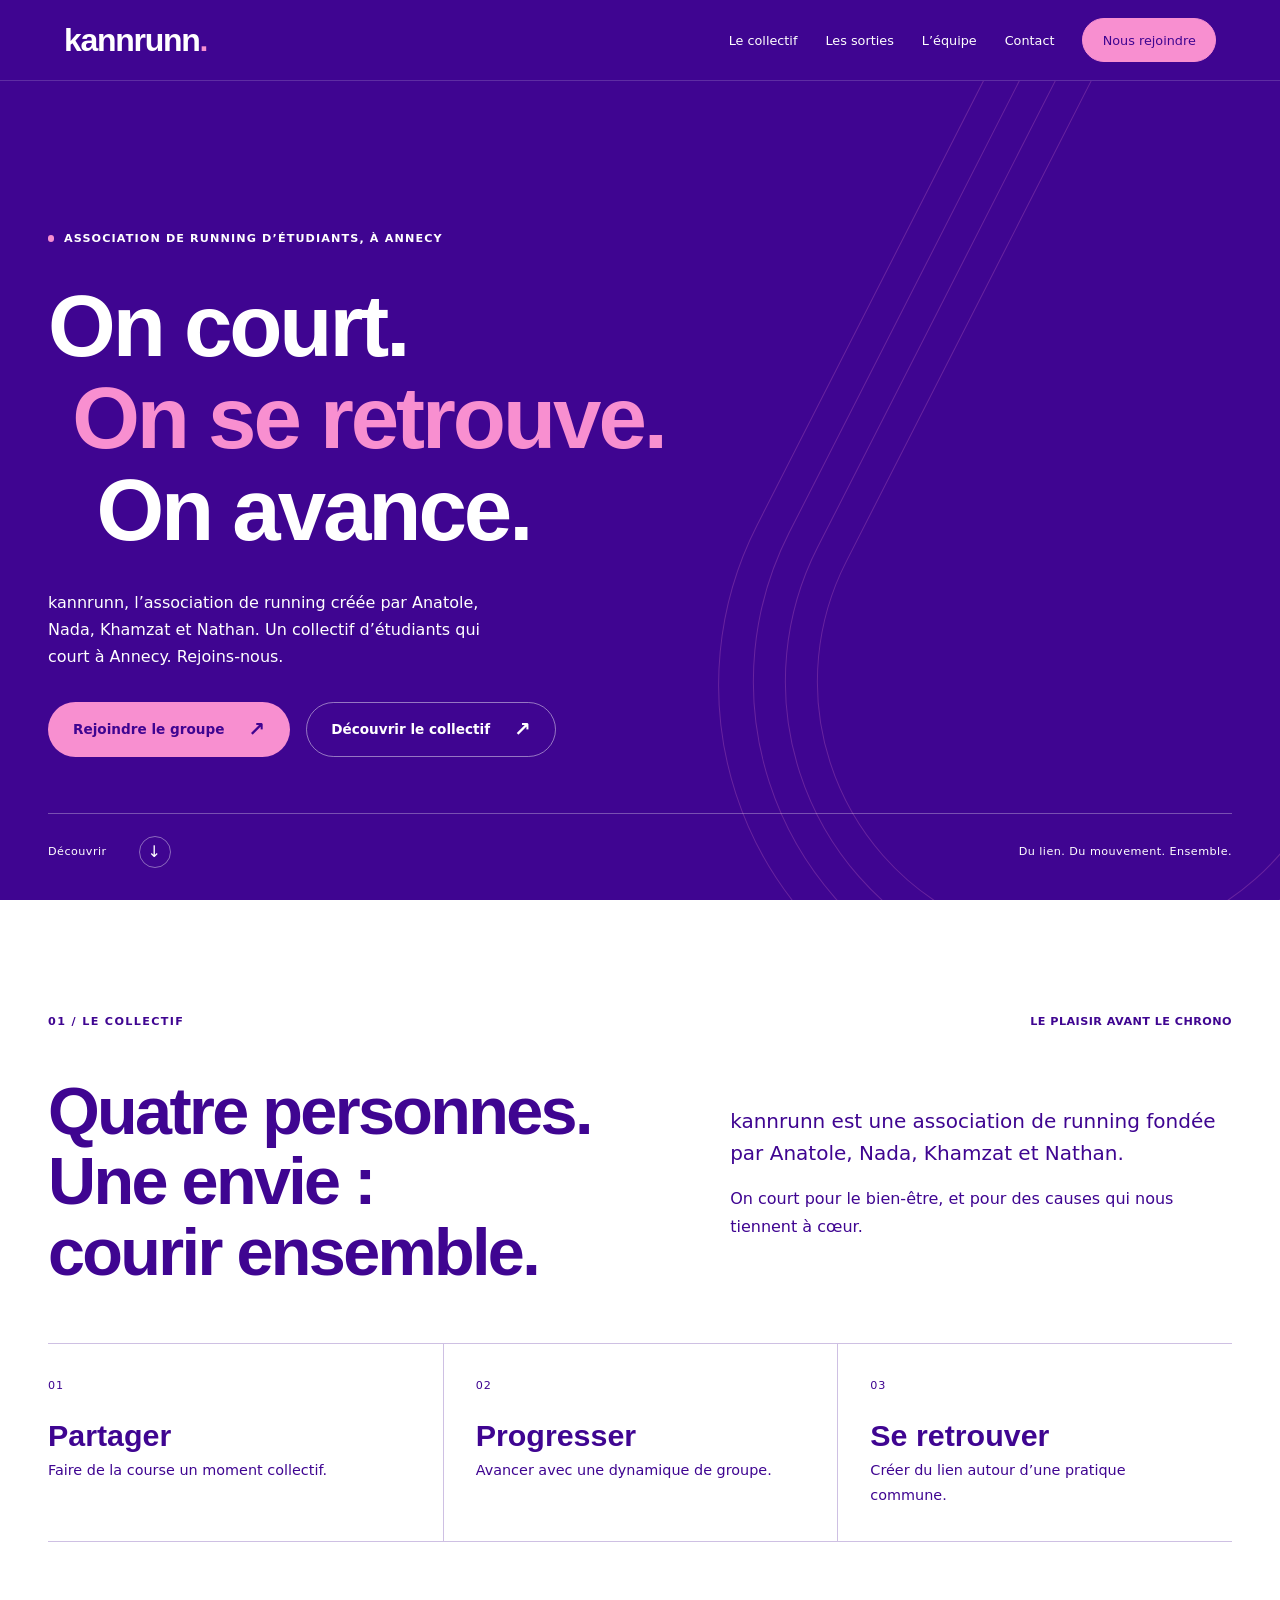
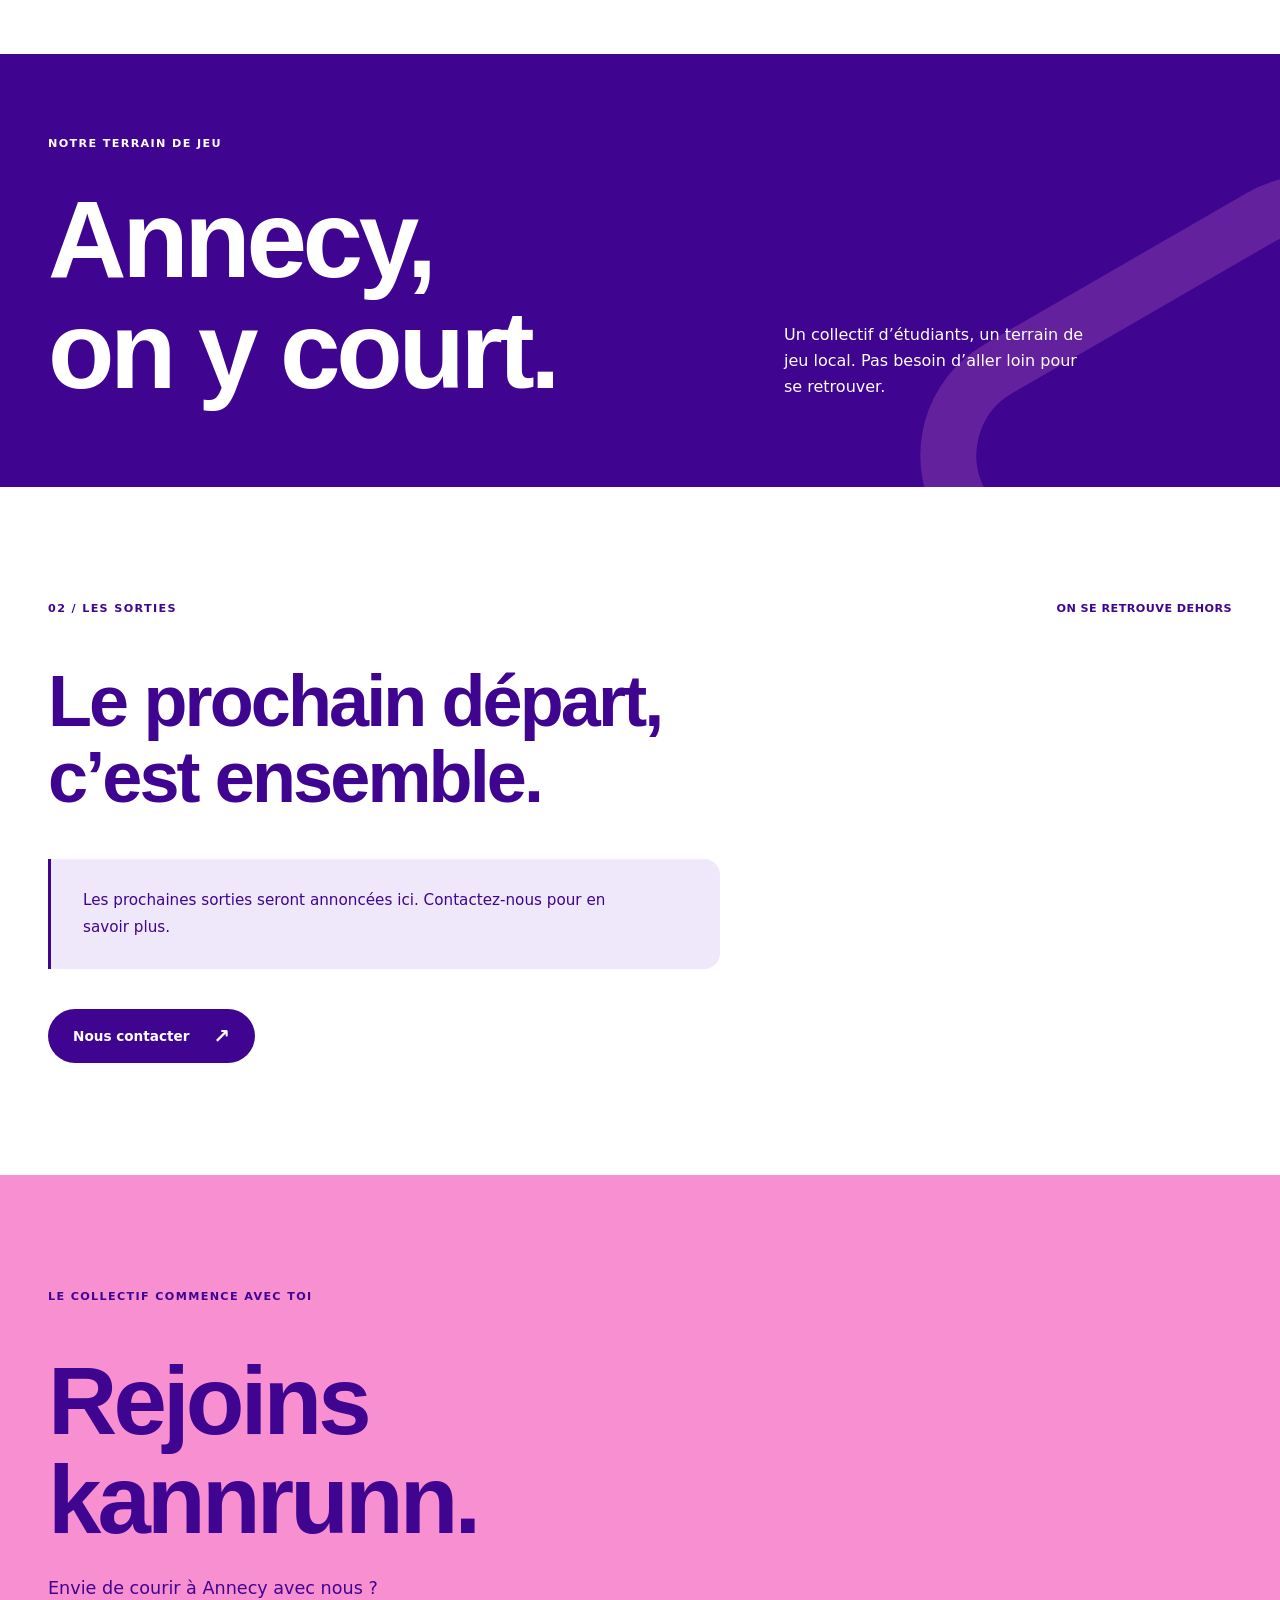
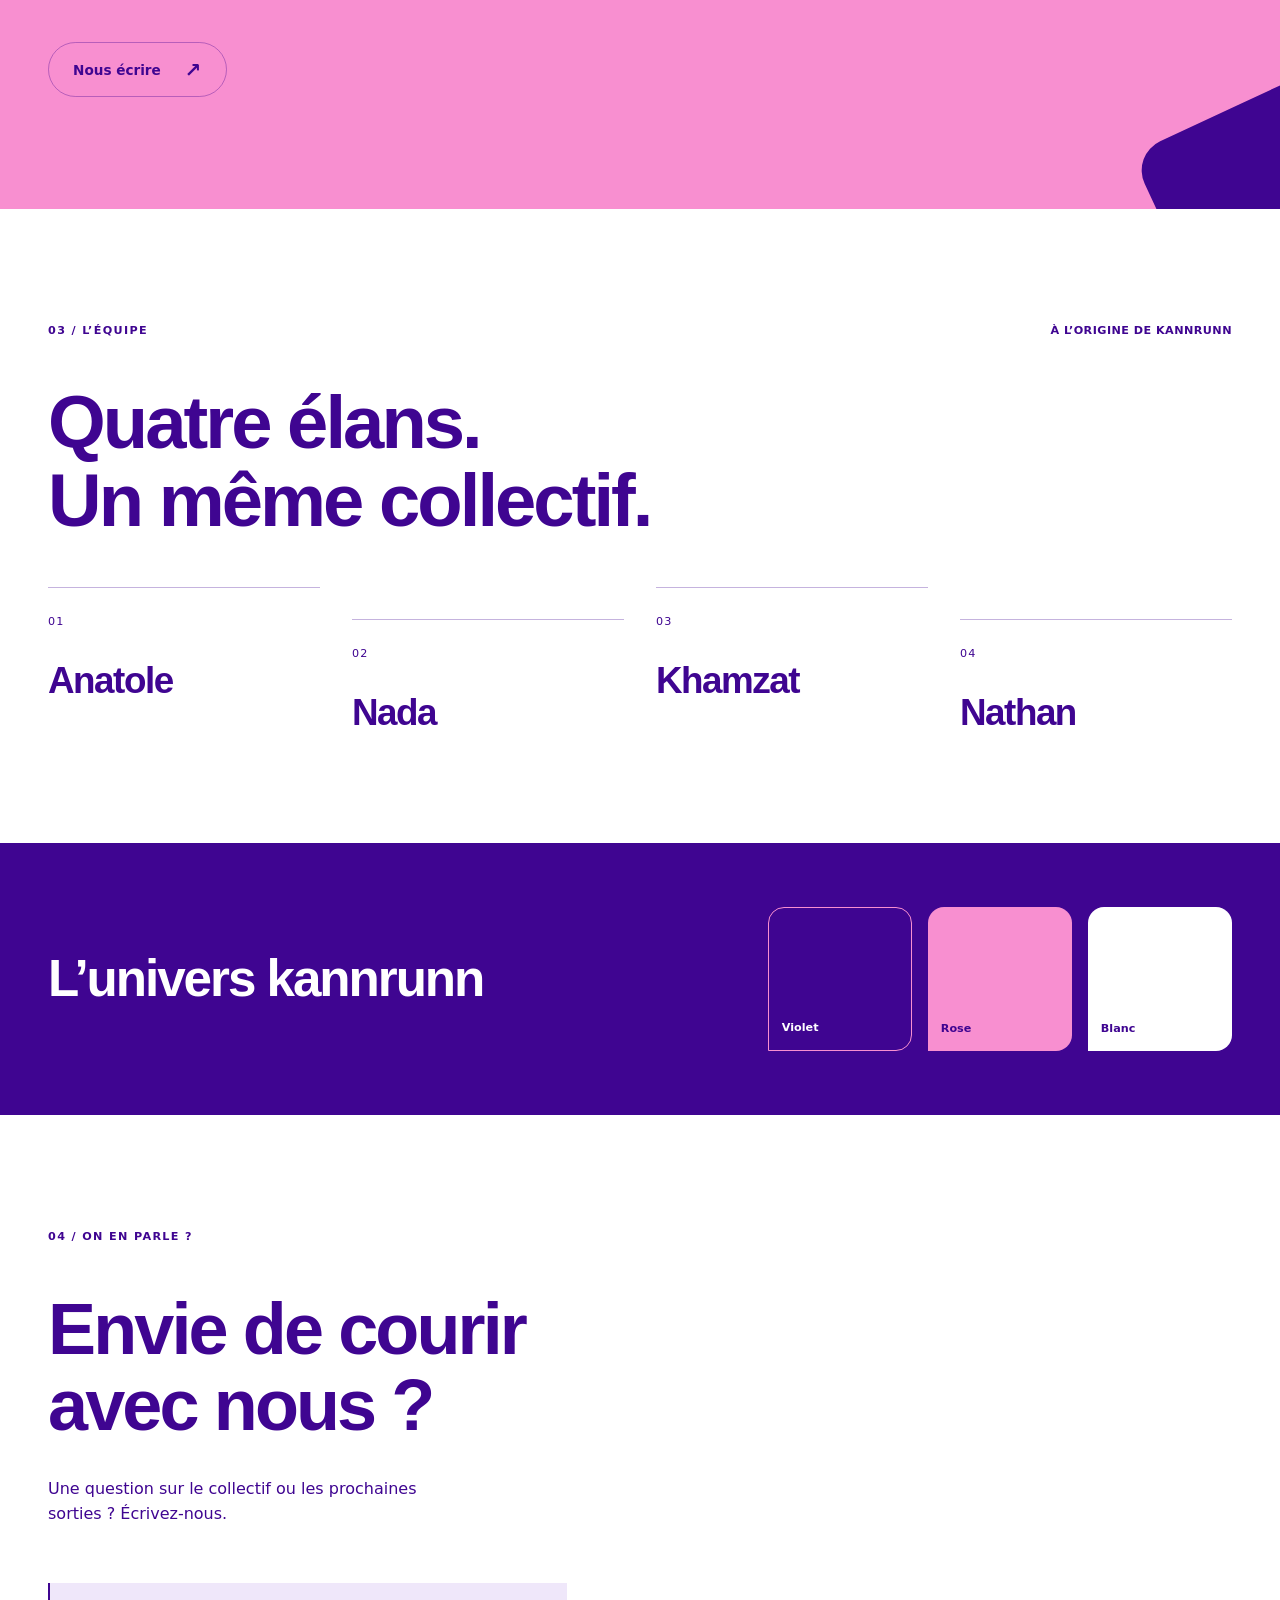
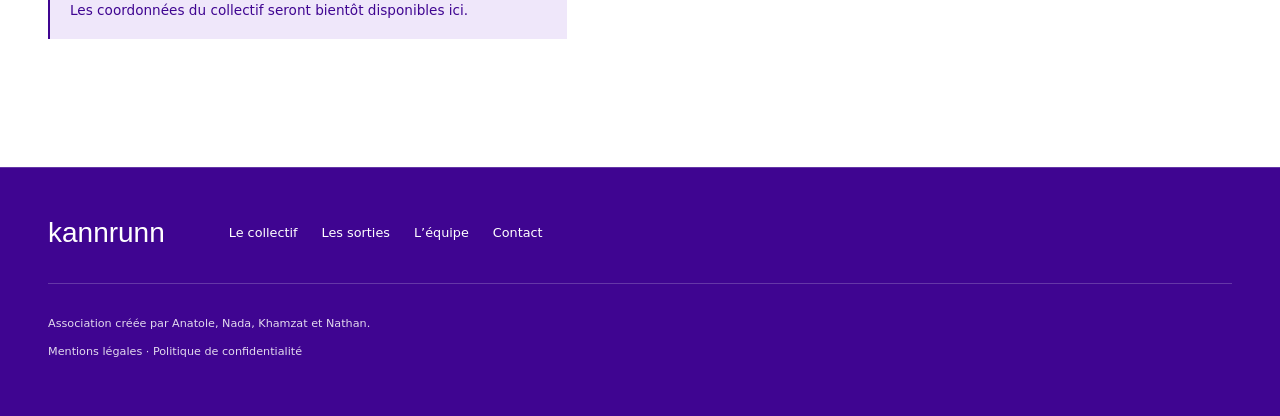
==== commit 91fc0cf7: "Improve the style (6abfa328f9599b271058a6c0)" ====
--- a/index.html
+++ b/index.html
@@ -13,7 +13,6 @@
 <meta property="og:image" content="assets/og.jpg"><!-- remplacer par l'URL absolue une fois le site en ligne -->
 <meta name="twitter:card" content="summary_large_image">
 <link rel="icon" href="assets/favicon.png" type="image/png">
-<link rel="preload" href="assets/fonts/Adumu-Regular.woff2" as="font" type="font/woff2" crossorigin>
 <link rel="stylesheet" href="style.css">
 <script>document.documentElement.classList.add("js")</script>
 </head>
@@ -23,7 +22,7 @@
 <header class="nav" id="nav">
   <div class="progress" id="progress" aria-hidden="true"></div>
   <div class="nav-in">
-    <a href="#top" aria-label="kannrunn, retour en haut"><img class="logo" src="assets/logo-kr.png" alt="Monogramme kr de kannrunn" width="44" height="44"></a>
+    <a class="brand" href="#top" aria-label="kannrunn, retour en haut"><img class="logo" src="assets/logo-kr.png" alt="" width="44" height="44" onerror="this.remove()"><span>kannrunn<span class="brand-dot" aria-hidden="true">.</span></span></a>
     <nav aria-label="Navigation principale">
       <ul>
         <li><a href="#collectif">Le collectif</a></li>
@@ -49,13 +48,14 @@
 <main id="top">
 
 <section class="section violet hero" aria-labelledby="titre-hero">
+  <div class="running-lanes" aria-hidden="true"><span></span><span></span><span></span><span></span></div>
   <div class="hero-photo" data-manque="vidéo de running (assets/video/) ou photo (assets/photos/hero.jpg)">
     <img src="assets/photos/hero.jpg" alt="" width="1600" height="1000" fetchpriority="high" onerror="this.remove()">
     <video id="hero-video" muted loop playsinline preload="none" aria-hidden="true" tabindex="-1"></video>
   </div>
   <svg class="trace" viewBox="0 0 480 200" aria-hidden="true" focusable="false"><path d="M8 180C80 180 90 60 170 90S260 170 330 60 420 20 468 70" pathLength="1" fill="none" stroke="#F88FD0" stroke-width="4" stroke-linecap="round"/><circle cx="468" cy="70" r="9" fill="#F88FD0"/></svg>
   <button class="pause" id="pause" hidden aria-label="Mettre la vidéo en pause">Pause</button>
-  <img class="motif motif-anim" src="assets/logo-kr.png" alt="" aria-hidden="true">
+  <img class="motif motif-anim" src="assets/logo-kr.png" alt="" aria-hidden="true" onerror="this.remove()">
   <div class="wrap">
     <p class="lieu"><span class="point" aria-hidden="true"></span>Association de running d’étudiants, à Annecy</p>
     <h1 id="titre-hero"><span>On court.</span> <span>On se retrouve.</span> <span>On avance.</span></h1>
@@ -64,12 +64,13 @@
       <a class="btn btn-rose" href="#rejoindre">Rejoindre le groupe</a>
       <a class="btn btn-ligne" href="#collectif">Découvrir le collectif</a>
     </div>
-    <a class="defiler" href="#collectif" aria-label="Faire défiler vers le collectif">Défiler ↓</a>
+    <div class="hero-bottom"><a class="defiler" href="#collectif" aria-label="Faire défiler vers le collectif">Découvrir <span aria-hidden="true">↓</span></a><span>Du lien. Du mouvement. Ensemble.</span></div>
   </div>
 </section>
 
 <section class="section clair collectif" id="collectif" aria-labelledby="titre-collectif">
   <div class="wrap">
+    <p class="eyebrow"><span>01 / Le collectif</span><span>Le plaisir avant le chrono</span></p>
     <div class="duo">
       <h2 id="titre-collectif" class="reveal">Quatre personnes. Une envie : courir ensemble.</h2>
       <div class="reveal" style="--i:1">
@@ -90,8 +91,9 @@
 </section>
 
 <section class="section violet local" id="annecy" aria-labelledby="titre-local">
-  <img class="motif" src="assets/logo-kr.png" alt="" aria-hidden="true" loading="lazy">
-  <div class="wrap">
+  <img class="motif" src="assets/logo-kr.png" alt="" aria-hidden="true" loading="lazy" onerror="this.remove()">
+  <div class="wrap">
+    <p class="eyebrow">Notre terrain de jeu</p>
     <h2 id="titre-local" class="reveal">Annecy, on y court.</h2>
     <p class="chapeau reveal" style="--i:1">Un collectif d’étudiants, un terrain de jeu local. Pas besoin d’aller loin pour se retrouver.</p>
   </div>
@@ -99,6 +101,7 @@
 
 <section class="section clair sorties" id="sorties" aria-labelledby="titre-sorties">
   <div class="wrap">
+    <p class="eyebrow"><span>02 / Les sorties</span><span>On se retrouve dehors</span></p>
     <h2 id="titre-sorties" class="reveal">Le prochain départ, c’est ensemble.</h2>
     <ul class="liste-sorties" id="liste-sorties" hidden></ul>
     <div class="vide reveal" id="sorties-vide">
@@ -113,6 +116,7 @@
 
 <section class="section rose sur-clair rejoindre" id="rejoindre" aria-labelledby="titre-rejoindre">
   <div class="wrap">
+    <p class="eyebrow">Le collectif commence avec toi</p>
     <h2 id="titre-rejoindre" class="reveal">Rejoins kannrunn.</h2>
     <p class="chapeau reveal" style="--i:1">Envie de courir à Annecy avec nous ?</p>
     <p class="reveal" id="wa-note" hidden>Le plus simple : rejoindre notre groupe WhatsApp.</p>
@@ -125,7 +129,8 @@
 
 <section class="section clair equipe" id="equipe" aria-labelledby="titre-equipe">
   <div class="wrap">
-    <h2 id="titre-equipe" class="reveal">Anatole — Nada — Khamzat — Nathan</h2>
+    <p class="eyebrow"><span>03 / L’équipe</span><span>À l’origine de kannrunn</span></p>
+    <h2 id="titre-equipe" class="reveal">Quatre élans.<br>Un même collectif.</h2>
     <ul id="liste-equipe">
       <li class="reveal"><figure class="photo" data-manque="photo d’Anatole"></figure><h3>Anatole</h3><p class="bio" hidden></p></li>
       <li class="reveal" style="--i:1"><figure class="photo" data-manque="photo de Nada"></figure><h3>Nada</h3><p class="bio" hidden></p></li>
@@ -139,7 +144,7 @@
   <div class="wrap">
     <h2 id="titre-identite" class="reveal">L’univers kannrunn</h2>
     <div class="lookbook">
-      <img class="logo-grand reveal" src="assets/logo-kr.png" alt="Monogramme kr, rose sur fond violet" loading="lazy" width="256" height="256">
+      <img class="logo-grand reveal" src="assets/logo-kr.png" alt="Monogramme kr, rose sur fond violet" loading="lazy" width="256" height="256" onerror="this.remove()">
       <div class="reveal" style="--i:1">
         <div class="teintes" role="list" aria-label="Couleurs de la marque">
           <div class="teinte v" role="listitem">Violet</div>
@@ -155,13 +160,14 @@
 <section class="section clair contact" id="contact" aria-labelledby="titre-contact">
   <div class="wrap">
     <div>
+      <p class="eyebrow">04 / On en parle ?</p>
       <h2 id="titre-contact" class="reveal">Envie de courir avec nous ?</h2>
       <p class="chapeau reveal" style="--i:1">Une question sur le collectif ou les prochaines sorties ? Écrivez-nous.</p>
       <div class="liens">
         <a class="btn btn-violet" id="lien-mail" href="#" hidden>Envoyer un e-mail</a>
         <a class="btn btn-ligne" id="lien-insta" href="#" target="_blank" rel="noopener" hidden>Instagram</a>
       </div>
-      <p id="contact-dev" data-dev-only hidden>[Dev] Renseigner email / instagram dans CONFIG (index.html).</p>
+      <p id="contact-dev" data-dev-only hidden>Les coordonnées du collectif seront bientôt disponibles ici.</p>
     </div>
     <form id="form" novalidate hidden>
       <div><label for="prenom">Prénom</label><input id="prenom" name="prenom" autocomplete="given-name" required></div>
@@ -177,7 +183,7 @@
 
 <footer>
   <div class="wrap">
-    <div><img class="logo" src="assets/logo-kr.png" alt="" width="56" height="56" loading="lazy"><strong style="font:400 1.75rem var(--f-titre)">kannrunn</strong></div>
+    <div><img class="logo" src="assets/logo-kr.png" alt="" width="56" height="56" loading="lazy" onerror="this.remove()"><strong style="font:400 1.75rem var(--f-titre)">kannrunn</strong></div>
     <ul>
       <li><a href="#collectif">Le collectif</a></li>
       <li><a href="#sorties">Les sorties</a></li>
@@ -296,6 +302,9 @@
 /* Apparitions au défilement */
 const io = new IntersectionObserver(es => es.forEach(e => { if (e.isIntersecting) { e.target.classList.add("vu"); io.unobserve(e.target); } }), {threshold: .15});
 document.querySelectorAll(".reveal").forEach(el => io.observe(el));
+document.fonts.load('400 1em "Adumu"').then(fonts => {
+  if (fonts.length) document.documentElement.classList.add("adumu-ready");
+}).catch(() => {});
 </script>
 </body>
 </html>
--- a/style.css
+++ b/style.css
@@ -0,0 +1,325 @@
+/* kannrunn — style.css
+   Tous les réglages de marque sont dans :root. */
+
+/* Polices : déposer les vrais fichiers dans assets/fonts/ (licence web requise).
+   Tant qu'Adumu est absent, une police système de secours s'affiche (provisoire, dev uniquement). */
+@font-face{font-family:"Adumu";src:url("assets/fonts/Adumu-Regular.woff2") format("woff2");font-weight:400;font-display:swap}
+@font-face{font-family:"Inter";src:url("assets/fonts/Inter-Variable.woff2") format("woff2");font-weight:400 600;font-display:swap}
+
+:root{
+  --violet:#3F0591; --rose:#F88FD0; --blanc:#FFFFFF;
+  --violet-doux:#EFE7FA; /* fond clair très léger, dérivé du violet */
+  --f-titre:"Adumu",Impact,"Arial Narrow",sans-serif;
+  --f-texte:"Inter",system-ui,-apple-system,"Segoe UI",sans-serif;
+  --s1:.5rem; --s2:1rem; --s3:1.5rem; --s4:2.5rem; --s5:5rem; --s6:8rem;
+  --rayon:1.25rem; --largeur:78rem;
+  --t-h1:clamp(2.75rem,11vw,8rem);
+  --t-h2:clamp(2rem,7vw,4.5rem);
+  --ease:cubic-bezier(.2,.7,.2,1);
+}
+
+*,*::before,*::after{box-sizing:border-box}
+html{scroll-behavior:smooth;scroll-padding-top:4.5rem}
+body{margin:0;font:400 1.0625rem/1.6 var(--f-texte);color:var(--violet);background:var(--blanc);overflow-x:hidden}
+img{max-width:100%;display:block}
+h1,h2,h3{font-family:var(--f-titre);font-weight:400;line-height:.98;margin:0}
+h1{font-size:var(--t-h1)} h2{font-size:var(--t-h2)} h3{font-size:1.75rem}
+p{margin:0 0 var(--s2);max-width:60ch}
+a{color:inherit}
+:focus-visible{outline:3px solid var(--rose);outline-offset:3px;border-radius:4px}
+.sur-clair :focus-visible{outline-color:var(--violet)}
+.skip{position:absolute;left:-999px;top:.5rem;background:var(--blanc);color:var(--violet);padding:.75rem 1rem;z-index:100;border-radius:.5rem}
+.skip:focus{left:.5rem}
+
+/* Sections */
+.section{position:relative;padding:var(--s5) var(--s3);overflow:hidden}
+.section>.wrap{max-width:var(--largeur);margin:0 auto;position:relative}
+.violet{background:var(--violet);color:var(--blanc)}
+.rose{background:var(--rose);color:var(--violet)}
+.clair{background:var(--blanc);color:var(--violet)}
+.chapeau{font-size:1.25rem;font-weight:500;margin-top:var(--s3)}
+
+/* Boutons */
+.btn{display:inline-flex;align-items:center;justify-content:center;min-height:3.25rem;padding:.75rem 1.6rem;border-radius:999px;border:2px solid transparent;font:600 1rem var(--f-texte);text-decoration:none;cursor:pointer;transition:background .25s,color .25s,transform .25s var(--ease),border-color .25s}
+.btn:hover{transform:translateY(-2px)}
+.btn-rose{background:var(--rose);color:var(--violet)} .btn-rose:hover{background:var(--blanc)}
+.btn-violet{background:var(--violet);color:var(--blanc)} .btn-violet:hover{background:var(--blanc);color:var(--violet);border-color:var(--violet)}
+.btn-ligne{border-color:currentColor;color:inherit;background:transparent} .btn-ligne:hover{background:var(--blanc);color:var(--violet)}
+.actions{display:flex;flex-wrap:wrap;gap:var(--s2);margin-top:var(--s4)}
+
+/* Navigation */
+.nav{position:fixed;inset:0 0 auto 0;z-index:50;color:var(--blanc);transition:background .3s}
+.nav.solide{background:var(--violet)}
+.nav-in{max-width:var(--largeur);margin:0 auto;padding:.6rem var(--s3);display:flex;align-items:center;justify-content:space-between;gap:var(--s2)}
+.nav .logo{display:block;width:2.75rem;height:2.75rem}
+.nav ul{display:none;list-style:none;margin:0;padding:0;gap:var(--s3);align-items:center}
+.nav ul a{text-decoration:none;font-weight:500;padding:.5rem .25rem;border-bottom:2px solid transparent}
+.nav ul a:hover{border-color:var(--rose)}
+.nav .btn{min-height:2.75rem;padding:.5rem 1.2rem}
+.burger{background:none;border:0;color:inherit;width:3rem;height:3rem;font:600 1rem var(--f-texte);cursor:pointer}
+.menu-mobile{position:fixed;inset:0;background:var(--violet);z-index:60;display:none;flex-direction:column;justify-content:center;gap:var(--s2);padding:var(--s4);color:var(--blanc)}
+.menu-mobile.ouvert{display:flex}
+.menu-mobile a{font:400 2.5rem var(--f-titre);text-decoration:none}
+.menu-mobile .fermer{position:absolute;top:1rem;right:1rem;background:none;border:2px solid var(--rose);color:var(--rose);border-radius:999px;min-height:3rem;padding:0 1.2rem;font:600 1rem var(--f-texte);cursor:pointer}
+@media(min-width:56rem){.nav ul{display:flex}.burger{display:none}}
+
+/* Hero */
+.hero{min-height:100svh;display:flex;align-items:flex-end;padding-top:6rem;padding-bottom:var(--s4)}
+.hero-photo{position:absolute;inset:0;opacity:.35}
+.hero-photo img{width:100%;height:100%;object-fit:cover}
+.hero .wrap{width:100%}
+.hero h1 span{display:block}
+.hero h1 span:nth-child(2){padding-left:1.2ch;color:var(--rose)}
+.hero h1 span:nth-child(3){padding-left:2.4ch}
+.hero p{font-size:1.2rem;margin-top:var(--s3)}
+.defiler{display:inline-block;margin-top:var(--s4);font-size:.9rem;font-weight:500;text-decoration:none;opacity:.85}
+.motif{position:absolute;pointer-events:none;width:min(80vw,42rem);height:auto;right:-12%;top:8%;opacity:.14}
+.motif-anim{animation:derive 1.6s var(--ease) both}
+@keyframes derive{from{transform:translateX(12%) rotate(-4deg);opacity:0}to{transform:none;opacity:.14}}
+
+/* Collectif */
+.collectif .duo{display:grid;gap:var(--s4)}
+.piliers{list-style:none;margin:var(--s5) 0 0;padding:0;display:grid;gap:var(--s3)}
+.piliers li{padding:var(--s3) 0;border-top:2px solid var(--violet)}
+.piliers strong{display:block;font:400 clamp(2.25rem,8vw,4rem)/1 var(--f-titre)}
+.piliers li:nth-child(2){margin-left:min(12vw,6rem)}
+.piliers li:nth-child(3){margin-left:min(24vw,12rem)}
+.photo{margin:var(--s5) 0 0;border-radius:var(--rayon) var(--rayon) var(--rayon) 0;overflow:hidden;background:var(--violet-doux);aspect-ratio:4/3;position:relative}
+.photo img{width:100%;height:100%;object-fit:cover;transition:transform .6s var(--ease)}
+@media(hover:hover){.photo:hover img{transform:scale(1.04)}}
+
+/* Sorties */
+.sorties .vide{margin-top:var(--s4);padding:var(--s4);background:var(--violet);color:var(--blanc);border-radius:var(--rayon)}
+.liste-sorties{list-style:none;margin:var(--s4) 0 0;padding:0;display:grid;gap:var(--s2)}
+.sortie{background:var(--violet);color:var(--blanc);border-radius:var(--rayon);padding:var(--s3);display:grid;gap:.25rem}
+.sortie h3{color:var(--rose)}
+.sortie dl{display:grid;grid-template-columns:auto 1fr;gap:.25rem 1rem;margin:var(--s2) 0 0}
+.sortie dt{font-weight:600} .sortie dd{margin:0}
+
+/* Équipe */
+.equipe ul{list-style:none;margin:var(--s4) 0 0;padding:0;display:grid;grid-template-columns:1fr 1fr;gap:var(--s3) var(--s2)}
+.equipe li:nth-child(even){margin-top:var(--s4)}
+.equipe .photo{margin:0 0 var(--s1);aspect-ratio:3/4;border-radius:var(--rayon)}
+.equipe h3{font-size:2rem}
+@media(min-width:56rem){.equipe ul{grid-template-columns:repeat(4,1fr)}}
+
+/* Identité */
+.identite .lookbook{display:grid;gap:var(--s3);margin-top:var(--s4)}
+.identite .logo-grand{width:min(60vw,16rem);border-radius:var(--rayon)}
+.teintes{display:flex;gap:var(--s2);flex-wrap:wrap}
+.teinte{width:7rem;height:7rem;border-radius:var(--rayon) var(--rayon) var(--rayon) 0;display:flex;align-items:flex-end;padding:.6rem;font-weight:600;font-size:.85rem}
+.teinte.v{background:var(--violet);border:2px solid var(--rose)} .teinte.r{background:var(--rose);color:var(--violet)} .teinte.b{background:var(--blanc);color:var(--violet)}
+.concept{font-size:.95rem;opacity:.9}
+
+/* Contact */
+.contact .liens{display:flex;flex-wrap:wrap;gap:var(--s2);margin-top:var(--s3)}
+form{display:grid;gap:var(--s2);margin-top:var(--s4);max-width:34rem}
+label{font-weight:600;display:block;margin-bottom:.25rem}
+input,textarea{width:100%;font:400 1rem var(--f-texte);padding:.85rem 1rem;border:2px solid var(--violet);border-radius:.75rem;color:var(--violet);background:var(--blanc)}
+textarea{min-height:9rem;resize:vertical}
+.statut{font-weight:600;min-height:1.5rem}
+.statut.erreur{color:#8A0B2E}
+
+/* Pied de page */
+footer{background:var(--violet);color:var(--blanc);padding:var(--s5) var(--s3) var(--s4)}
+footer .wrap{max-width:var(--largeur);margin:0 auto;display:grid;gap:var(--s3)}
+footer .logo{width:3.5rem}
+footer ul{list-style:none;padding:0;margin:0;display:flex;flex-wrap:wrap;gap:var(--s2) var(--s3)}
+footer a{padding:.4rem 0;display:inline-block}
+footer small{opacity:.85}
+
+/* Apparitions */
+.js .reveal{opacity:0;transform:translateY(1.25rem);transition:opacity .7s var(--ease),transform .7s var(--ease);transition-delay:calc(var(--i,0)*90ms)}
+.js .reveal.vu{opacity:1;transform:none}
+
+/* Desktop */
+@media(min-width:56rem){
+  .section{padding:var(--s6) var(--s4)}
+  .collectif .duo{grid-template-columns:1.2fr 1fr;align-items:end}
+  .liste-sorties{grid-template-columns:repeat(2,1fr)}
+  .identite .lookbook{grid-template-columns:auto 1fr;align-items:center;gap:var(--s5)}
+  .contact .wrap{display:grid;grid-template-columns:1fr 1fr;gap:var(--s5);align-items:start}
+  footer .wrap{grid-template-columns:auto 1fr auto;align-items:center}
+}
+
+/* Repères de développement : retirer l'attribut data-dev de <html> avant publication */
+[data-dev] [data-manque]{position:relative}
+[data-dev] [data-manque]::after{content:"À fournir : " attr(data-manque);position:absolute;left:.5rem;top:.5rem;background:var(--rose);color:var(--violet);font:600 .75rem var(--f-texte);padding:.25rem .6rem;border-radius:999px}
+
+@media(prefers-reduced-motion:reduce){
+  html{scroll-behavior:auto}
+  *,*::before,*::after{animation:none!important;transition:none!important}
+  .js .reveal{opacity:1;transform:none}
+}
+
+/* ===== Ajouts v2 : vidéo d'accueil, tracé digital, Annecy, rejoindre ===== */
+.progress{position:absolute;left:0;bottom:0;height:3px;width:100%;background:var(--rose);transform:scaleX(0);transform-origin:left}
+.hero-photo video{position:absolute;inset:0;width:100%;height:100%;object-fit:cover;opacity:0;transition:opacity .8s}
+.hero-photo video.pret{opacity:1}
+.pause{position:absolute;right:var(--s3);bottom:var(--s3);z-index:2;min-height:2.75rem;padding:0 1rem;border-radius:999px;border:2px solid var(--blanc);background:transparent;color:var(--blanc);font:600 .9rem var(--f-texte);cursor:pointer}
+.pause:hover{background:var(--blanc);color:var(--violet)}
+.lieu{display:inline-flex;align-items:center;gap:.6rem;margin:0 0 var(--s3);padding:.5rem 1rem;border:2px solid var(--rose);border-radius:999px;font-weight:600;font-size:.95rem}
+.point{width:.6rem;height:.6rem;border-radius:50%;background:var(--rose);animation:pouls 1.2s 3}
+@keyframes pouls{50%{transform:scale(1.9);opacity:.5}}
+.hero h1 span{animation:monte .9s var(--ease) both}
+.hero h1 span:nth-child(2){animation-delay:.15s} .hero h1 span:nth-child(3){animation-delay:.3s}
+@keyframes monte{from{opacity:0;transform:translateY(40%)}}
+.trace{position:absolute;left:0;top:14%;width:min(95vw,44rem);height:auto;pointer-events:none}
+.trace path{stroke-dasharray:1;stroke-dashoffset:1;animation:trace 2.2s .5s var(--ease) forwards}
+.trace circle{opacity:0;animation:apparait .3s 2.6s forwards}
+@keyframes trace{to{stroke-dashoffset:0}} @keyframes apparait{to{opacity:1}}
+.local h2{font-size:clamp(3.5rem,17vw,11rem)}
+.local .motif{top:auto;bottom:-12%;right:-8%;opacity:.14}
+.rejoindre{padding-bottom:calc(min(34vw,16rem) + var(--s3))}
+.rejoindre::before{content:"";position:absolute;right:0;bottom:0;width:min(34vw,16rem);aspect-ratio:1;background:var(--violet);border-radius:100% 0 0 0}
+.rejoindre h2{font-size:clamp(3rem,13vw,8rem)}
+@media(min-width:56rem){.rejoindre{padding-bottom:var(--s6)}}
+@media(prefers-reduced-motion:reduce){.trace path{stroke-dashoffset:0}.trace circle{opacity:1}.progress{transition:none}}
+
+[hidden]{display:none!important}
+::selection{background:var(--rose);color:var(--violet)}
+html{scroll-padding-top:6rem}
+body{font-size:1rem;line-height:1.75}
+h1,h2,h3{text-wrap:balance;letter-spacing:-.04em;font-weight:800}
+.adumu-ready h1,.adumu-ready h2,.adumu-ready h3{font-weight:400}
+p{text-wrap:pretty}
+.section{padding:5rem 1.5rem}
+.eyebrow{display:flex;justify-content:space-between;gap:1rem;max-width:none;margin:0 0 2.75rem;font-size:.7rem;font-weight:600;letter-spacing:.12em;text-transform:uppercase}
+.eyebrow span:last-child{letter-spacing:.04em}
+.chapeau{line-height:1.6}
+.brand{display:flex;align-items:center;gap:.65rem;text-decoration:none;font:800 2rem/1 var(--f-titre);letter-spacing:-.04em}
+.adumu-ready .brand{font-weight:400}
+.brand-dot{color:var(--rose)}
+.nav{background:var(--violet);border-bottom:1px solid rgb(255 255 255 / .16)}
+.nav-in{padding:1rem 1.5rem;min-height:5rem}
+.nav.solide{box-shadow:0 6px 28px rgb(35 0 78 / .12)}
+.nav ul{gap:1.75rem}
+.nav ul a{font-size:.8rem;padding:.6rem 0}
+.nav ul .btn{padding:.65rem 1.2rem;border:1px solid var(--rose);font-size:.8rem}
+.burger{width:auto;padding:0 .75rem;border:1px solid rgb(255 255 255 / .35);border-radius:999px;font-size:.8rem}
+.btn{gap:1.5rem;min-height:3.4rem;border-width:1px;font-size:.85rem;padding:.9rem 1.5rem}
+.actions .btn::after{content:"↗";font-size:1.25rem;line-height:1}
+.btn:active{transform:translateY(0) scale(.98)}
+.btn-ligne{border-color:rgb(63 5 145 / .35)}
+.violet .btn-ligne{border-color:rgb(255 255 255 / .45)}
+.clair :focus-visible{outline-color:var(--violet)}
+.hero{min-height: min(58rem,100svh);padding-top:9rem;padding-bottom:2rem;isolation:isolate}
+.hero-photo{opacity:.25;z-index:-1}
+[data-dev] .hero-photo{position:absolute}
+.hero h1{font-size:clamp(2.55rem,6.8vw,6.75rem);line-height:1.06;max-width:18ch;letter-spacing:-.035em}
+.hero h1 span:nth-child(2){padding-left:.5ch}
+.hero h1 span:nth-child(3){padding-left:1ch}
+.hero p:not(.lieu){max-width:44ch;font-size:1rem;line-height:1.7;margin-top:2rem}
+.hero .lieu{margin:0 0 2rem;padding:0;border:0;border-radius:0;font-size:.7rem;letter-spacing:.1em;text-transform:uppercase;line-height:1.7;max-width:100%}
+.hero .point{flex-shrink:0;width:.4rem;height:.4rem}
+.hero .actions{margin-top:2rem}
+.hero .trace{display:none}
+.hero .motif{opacity:.07;right:-10%;top:20%}
+.hero-bottom{display:flex;align-items:center;justify-content:space-between;gap:1rem;margin-top:3rem;padding-top:1.4rem;border-top:1px solid rgb(255 255 255 / .3);font-size:.7rem;letter-spacing:.04em}
+.hero-bottom .defiler{display:flex;align-items:center;gap:2rem;margin:0;opacity:1;font-size:.7rem}
+.defiler span{display:grid;place-items:center;width:2rem;height:2rem;border:1px solid rgb(255 255 255 / .4);border-radius:50%;font-size:1rem;transition:transform .25s}
+.defiler:hover span{transform:translateY(3px)}
+.running-lanes{position:absolute;right:-18rem;top:-13rem;width:45rem;height:80rem;transform:rotate(27deg);z-index:-1;pointer-events:none;opacity:.22}
+.running-lanes span{position:absolute;inset:0;border:1px solid var(--rose);border-radius:22rem}
+.running-lanes span:nth-child(2){inset:2rem}
+.running-lanes span:nth-child(3){inset:4rem}
+.running-lanes span:nth-child(4){inset:6rem}
+.collectif h2{font-size:clamp(2.4rem,5.2vw,4.5rem);max-width:15ch;line-height:1.06}
+.collectif .duo{gap:2rem}
+.collectif .chapeau{margin-top:0}
+.piliers{counter-reset:pilier;gap:0;margin:3.5rem 0 0;border-top:1px solid rgb(63 5 145 / .25)}
+.piliers li{counter-increment:pilier;position:relative;background:transparent;border-radius:0;padding:2rem 0;border-top:0;border-bottom:1px solid rgb(63 5 145 / .25);font-size:.9rem}
+.piliers li:nth-child(2),.piliers li:nth-child(3){margin-left:0}
+.piliers li::before{content:"0" counter(pilier);display:block;margin-bottom:1.5rem;font-size:.7rem;letter-spacing:.08em}
+.piliers strong{font-size:1.9rem;font-weight:800;margin-bottom:.5rem}
+.adumu-ready .piliers strong{font-weight:400}
+.collectif>.wrap>.photo:not(:has(img)){display:none}
+.photo{overflow:hidden;background:var(--violet-doux)}
+.photo img{width:100%;height:100%;object-fit:cover}
+.collectif>.wrap>.photo{border-radius:1.5rem 1.5rem 1.5rem 0;margin-top:4rem}
+.local{padding-block:5rem}
+.local h2{font-size:clamp(3rem,8.5vw,8rem);max-width:12ch;line-height:1.02}
+.local .chapeau{max-width:36ch;font-size:1rem;margin-top:2rem}
+.local::before{content:"";position:absolute;width:35rem;height:35rem;right:-16rem;bottom:-19rem;border:3.5rem solid var(--rose);border-radius:8rem;transform:rotate(-30deg);opacity:.2}
+.sorties h2{max-width:17ch;line-height:1.06}
+.sorties .vide{margin-top:2.75rem;padding:1.75rem 2rem;background:var(--violet-doux);color:var(--violet);border-radius:0 1rem 1rem 0;border-left:3px solid var(--violet)}
+.vide p{margin:0;font-size:.95rem}
+.sortie{background:var(--violet-doux);color:var(--violet);border-radius:1rem;padding:2rem}
+.sortie h3{color:var(--violet)}
+.rejoindre h2{max-width:12ch;font-size:clamp(3rem,7.5vw,7rem);line-height:1.04}
+.rejoindre{padding-bottom:5rem}
+.rejoindre::before{width:14rem;right:-7rem;bottom:-7rem;border-radius:2rem;transform:rotate(-25deg)}
+.rejoindre .chapeau{font-size:1.1rem}
+.rejoindre .btn-ligne:hover{background:var(--violet);color:var(--blanc)}
+.equipe h2{font-size:clamp(2.5rem,5.8vw,5rem);line-height:1.04}
+.equipe ul{counter-reset:personne;gap:1.5rem;margin-top:3rem}
+.equipe li{counter-increment:personne;position:relative;border-top:1px solid rgb(63 5 145 / .3);padding-top:1.5rem}
+.equipe li:nth-child(even){margin-top:0}
+.equipe li::before{content:"0" counter(personne);display:block;font-size:.7rem;letter-spacing:.1em;margin-bottom:2rem}
+.equipe .photo:empty{display:none}
+.equipe h3{font-size:clamp(1.5rem,3vw,2.3rem);overflow-wrap:anywhere}
+.equipe .bio{margin-top:1rem;font-size:.9rem}
+.identite{padding-block:4rem}
+.identite h2{font-size:clamp(2rem,4vw,3.25rem)}
+.identite .lookbook{display:flex;align-items:center;flex-wrap:wrap;gap:3rem;margin-top:2.5rem}
+.identite .logo-grand{width:10rem}
+.teintes{gap:1rem}
+.teinte{width:clamp(4.5rem,20vw,9rem);height:clamp(4.5rem,20vw,9rem);border-radius:1rem 1rem 1rem 0;font-size:.7rem;padding:.8rem}
+.teinte.v{border-width:1px}
+.contact h2{max-width:14ch;line-height:1.06}
+.contact .chapeau{font-size:1rem;max-width:40ch;margin-top:2rem}
+#contact-dev{margin-top:2rem;padding:1rem 1.25rem;background:var(--violet-doux);border-left:2px solid var(--violet);font-size:.85rem}
+input,textarea{border-width:1px;border-color:rgb(63 5 145 / .35)}
+input:focus,textarea:focus{border-color:var(--violet)}
+form{margin-top:0}
+button:disabled{opacity:.6;cursor:wait;transform:none}
+footer{padding:3rem 1.5rem;border-top:1px solid rgb(255 255 255 / .2)}
+footer .wrap>div:first-child{display:flex;align-items:center;gap:.75rem}
+footer ul{gap:.5rem 1.5rem;font-size:.8rem}
+footer small{font-size:.7rem}
+footer a{text-decoration:none}
+footer a:hover{text-decoration:underline;text-underline-offset:.3rem}
+[data-dev] [data-manque]::after{display:none}
+.menu-mobile{padding:2rem}
+.menu-mobile a{font-size:clamp(2rem,8vw,3.5rem)}
+.menu-mobile .fermer{font-size:.8rem}
+@media(min-width:56rem){
+  .section{padding:7rem 3rem}
+  .nav-in{padding:1rem 3rem}
+  .hero{padding-top:10rem;padding-bottom:2rem}
+  .hero-bottom{margin-top:3.5rem}
+  .collectif .duo{grid-template-columns:1.2fr 1fr;gap:5rem;align-items:center}
+  .piliers{grid-template-columns:repeat(3,1fr)}
+  .piliers li{padding:2rem 2rem 2rem 0}
+  .piliers li+li{padding-left:2rem;border-left:1px solid rgb(63 5 145 / .25)}
+  .local{padding-block:5rem}
+  .local .wrap{display:grid;grid-template-columns:1.5fr 1fr;gap:1rem 4rem;align-items:end}
+  .local .eyebrow{grid-column:1/-1;margin-bottom:1rem}
+  .local .chapeau{margin-bottom:.5rem}
+  .sorties .vide{max-width:42rem}
+  .equipe ul{gap:2rem}
+  .equipe li:nth-child(even){margin-top:2rem}
+  .identite{padding-block:4rem}
+  .identite .wrap{display:flex;justify-content:space-between;align-items:center;gap:3rem}
+  .identite .lookbook{margin-top:0}
+  .contact .wrap{grid-template-columns:1.1fr 1fr}
+  footer{padding:3rem}
+  footer .wrap{grid-template-columns:auto 1fr;gap:2rem 4rem}
+  footer .wrap>div:last-child{grid-column:1/-1;padding-top:1.5rem;border-top:1px solid rgb(255 255 255 / .2)}
+}
+@media(max-width:55.99rem){
+  .hero{min-height:100svh;padding-top:8rem}
+  .hero h1 span:nth-child(2),.hero h1 span:nth-child(3){padding-left:0}
+  .hero-bottom>span{max-width:16ch;text-align:right}
+  .running-lanes{right:-34rem;opacity:.15}
+  .eyebrow span:last-child{display:none}
+  .contact .wrap{display:grid;gap:2rem}
+}
+@media(max-width:24rem){
+  .section{padding-inline:1.1rem}
+  .hero h1{font-size:2.2rem}
+  .hero .actions{flex-direction:column;align-items:stretch}
+  .hero .lieu{font-size:.65rem}
+  .hero-bottom>span{display:none}
+}
+@media(prefers-reduced-motion:reduce){.defiler:hover span,.btn:hover,.btn:active{transform:none}}
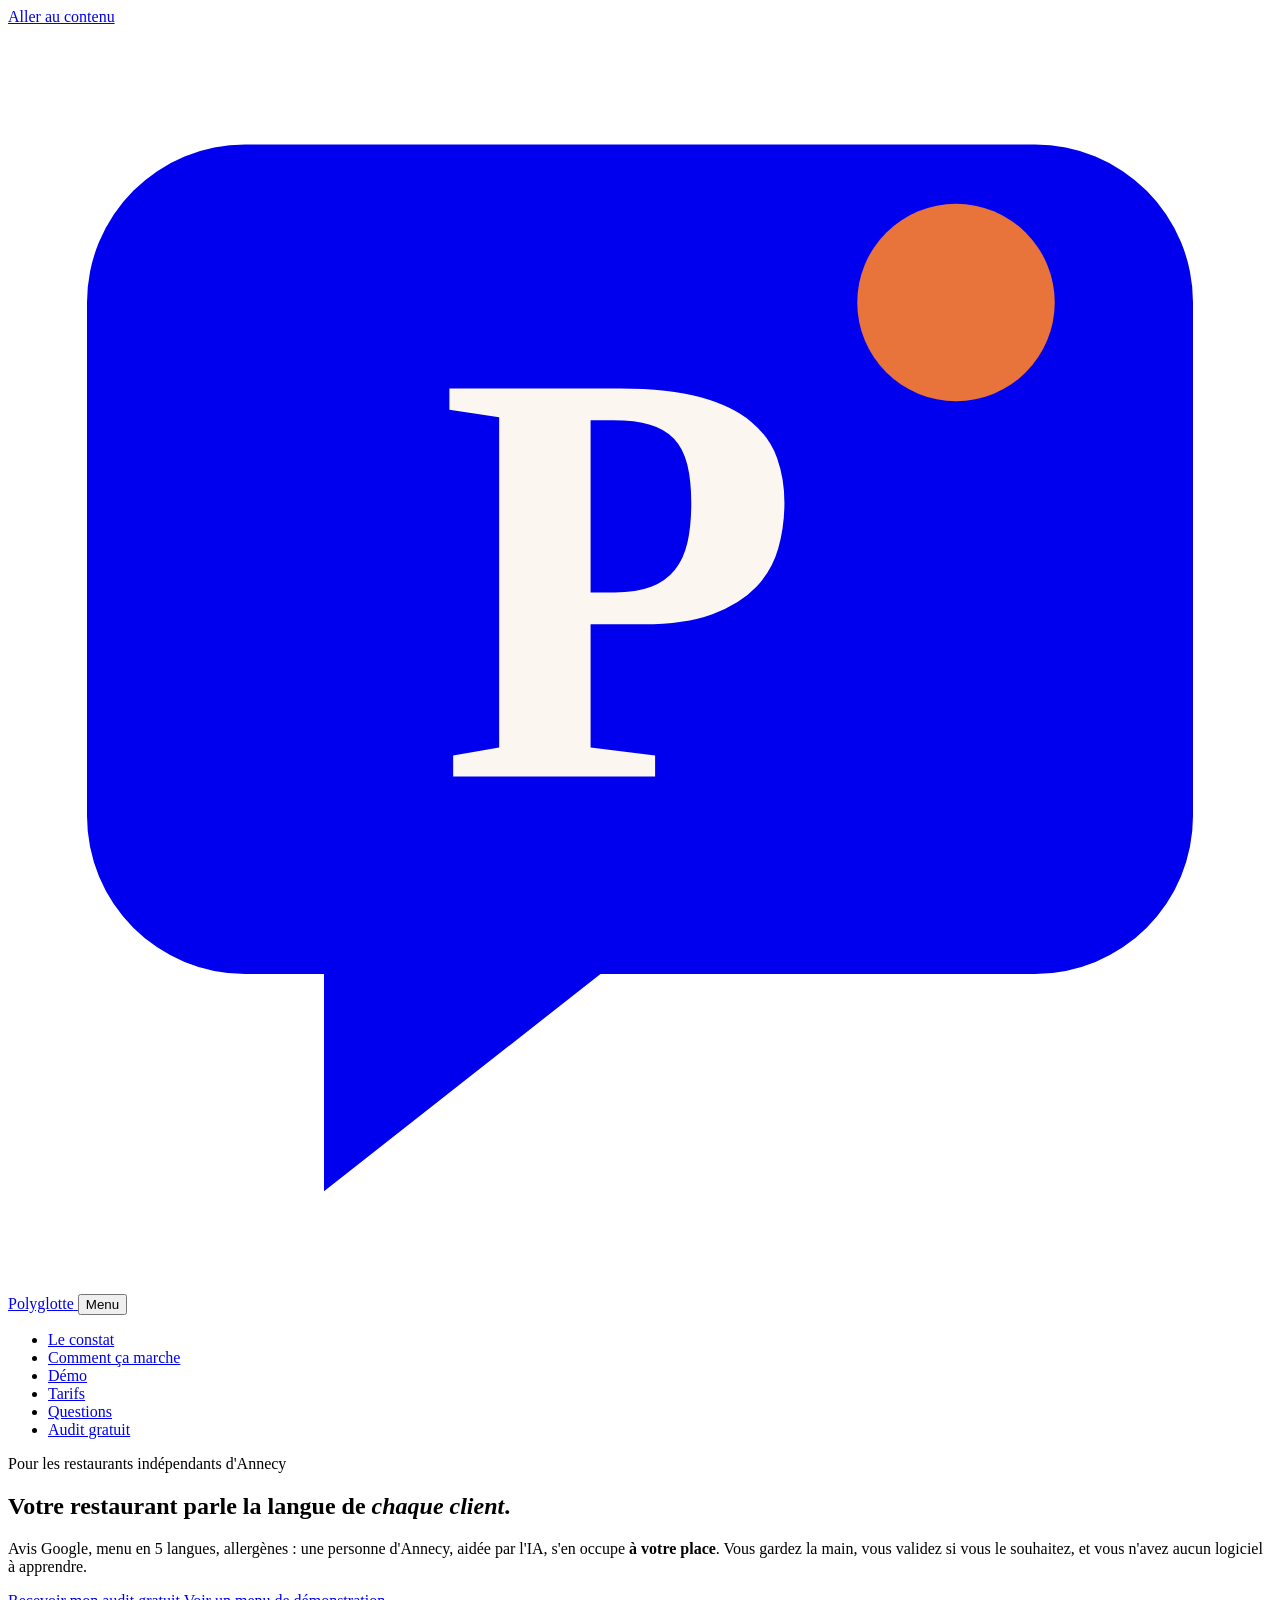
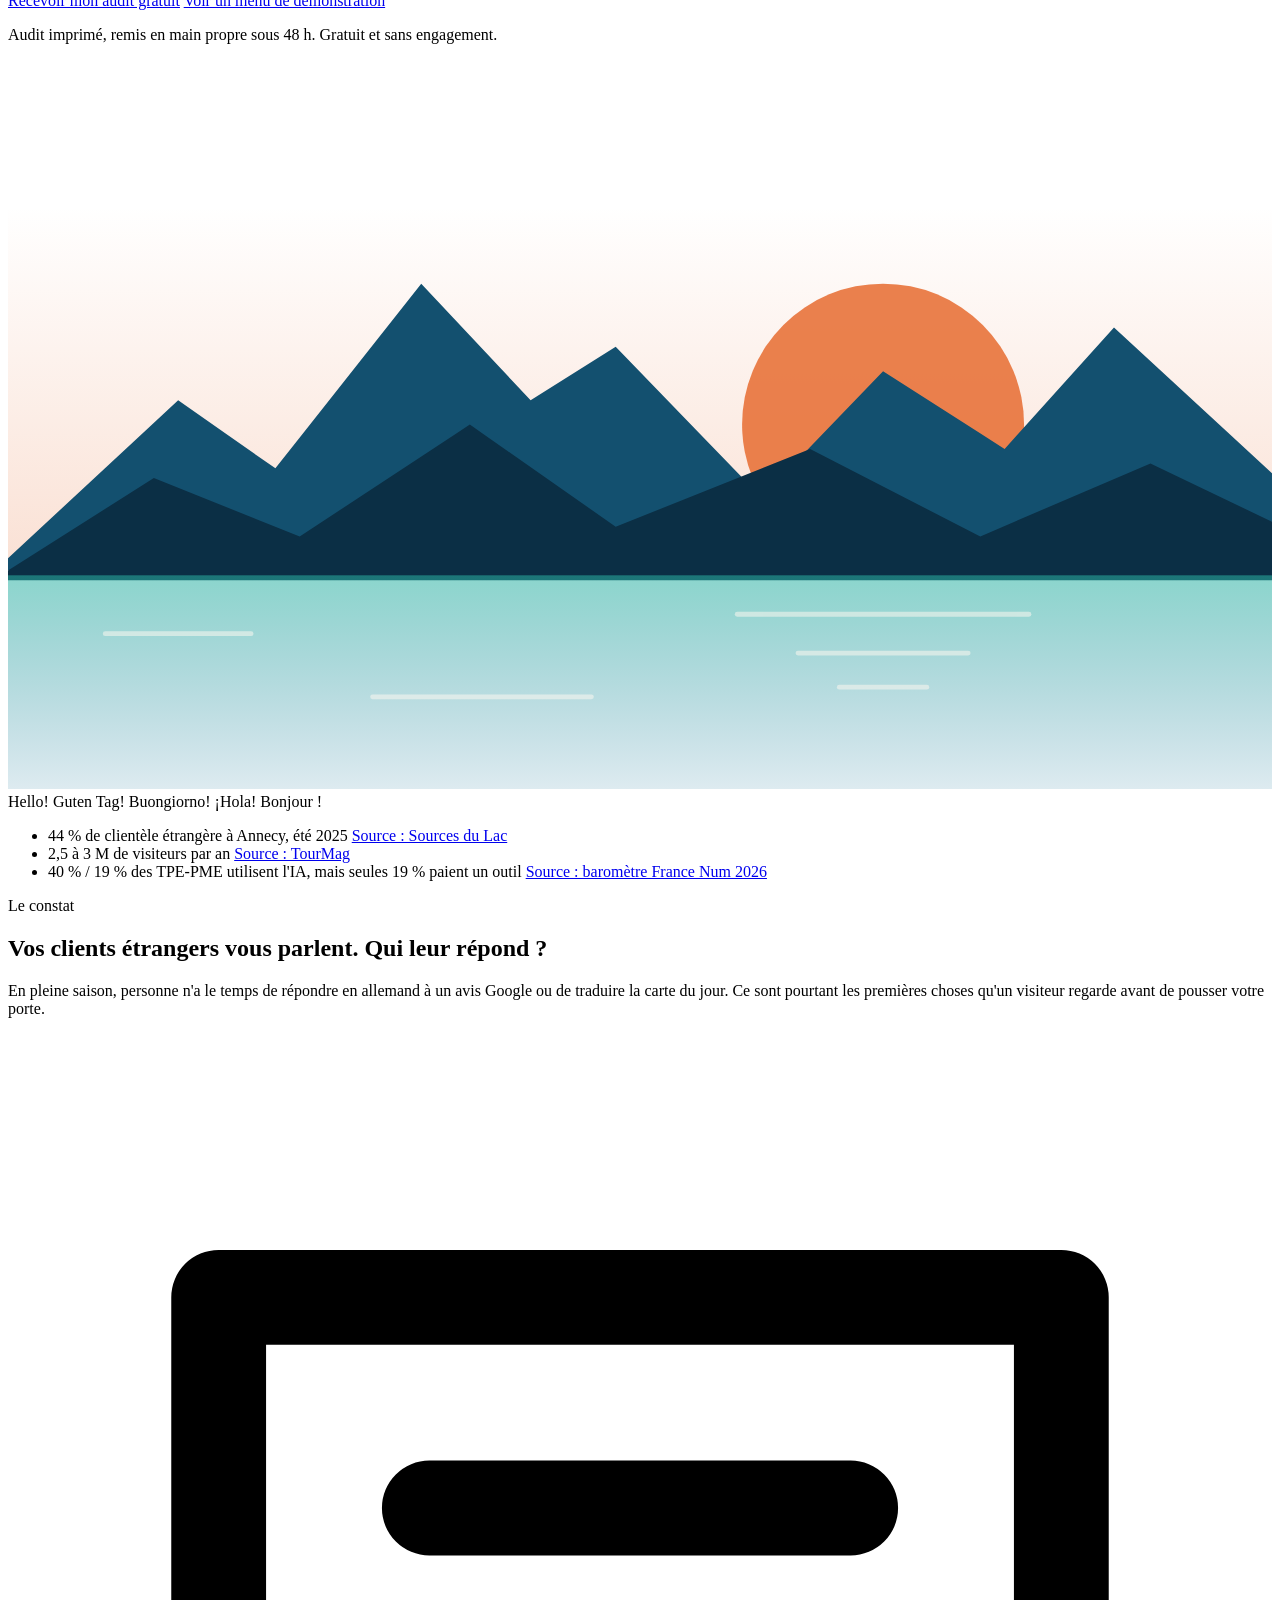
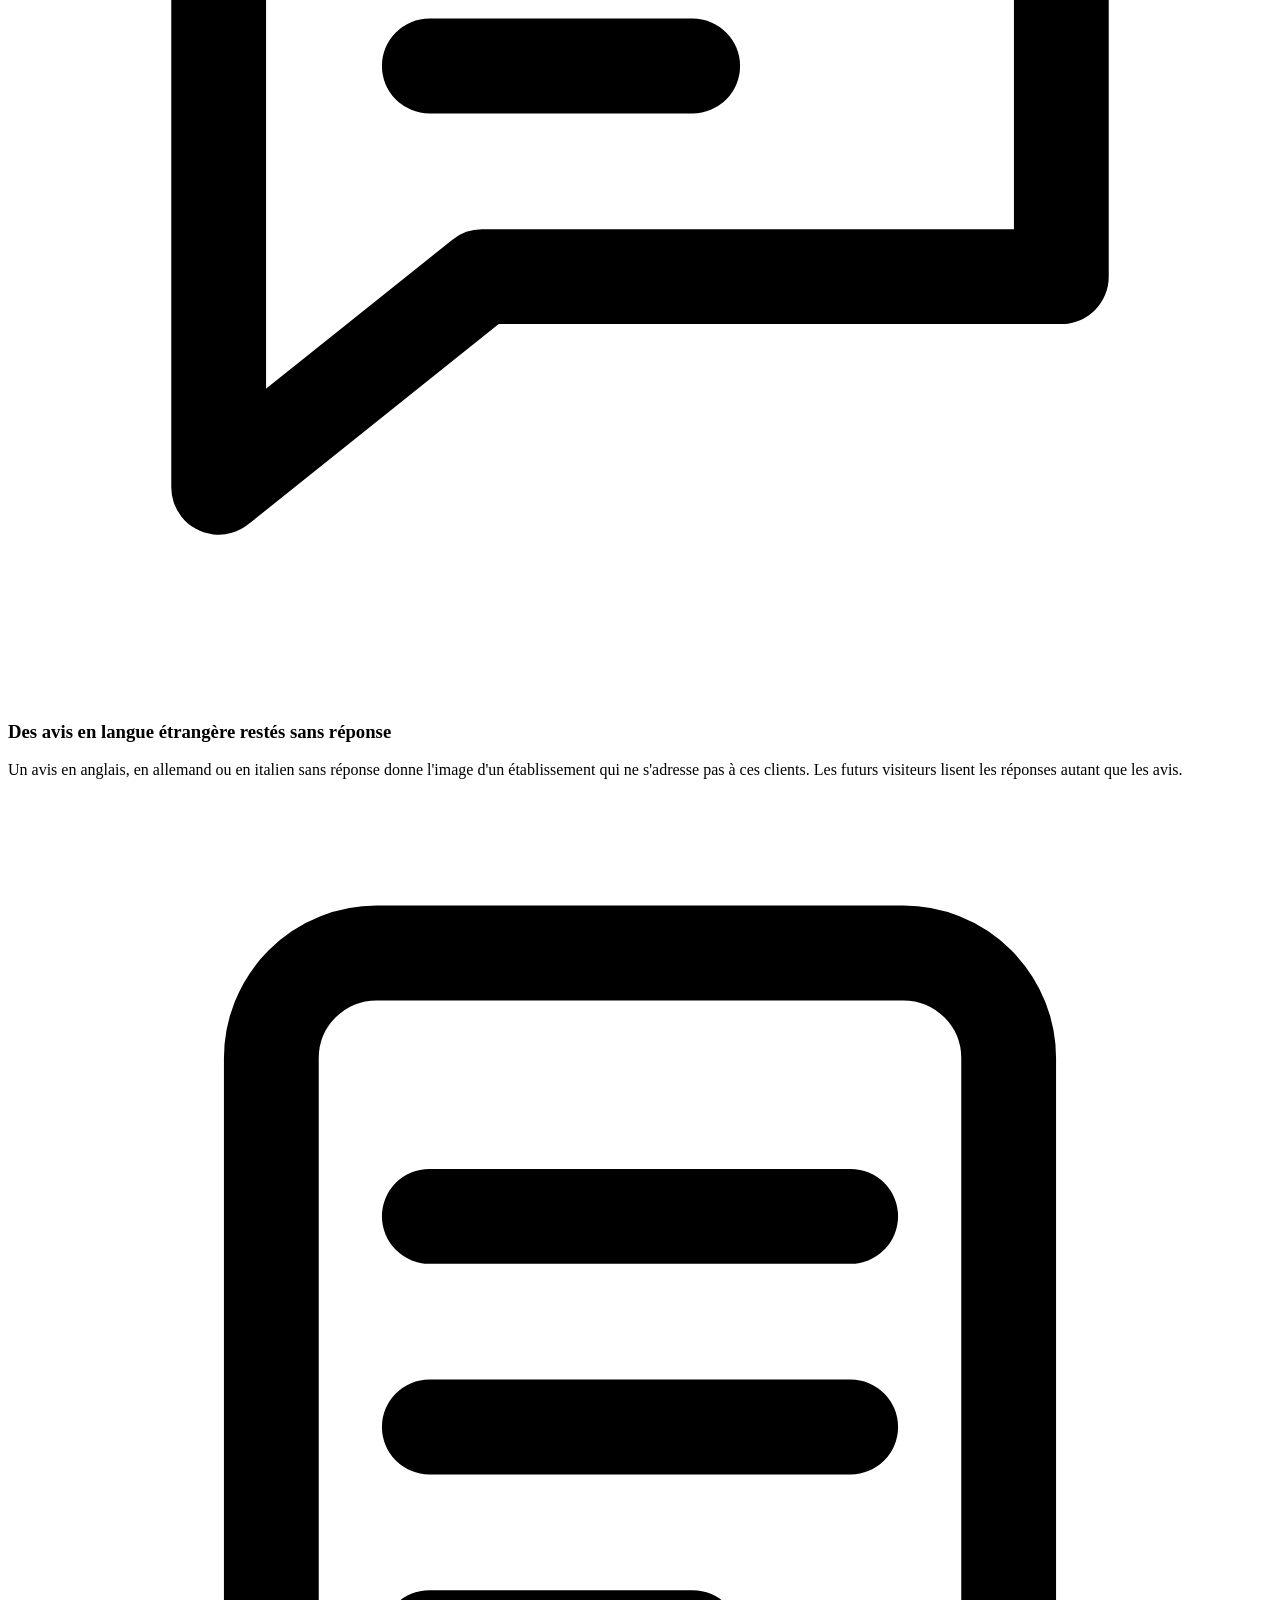
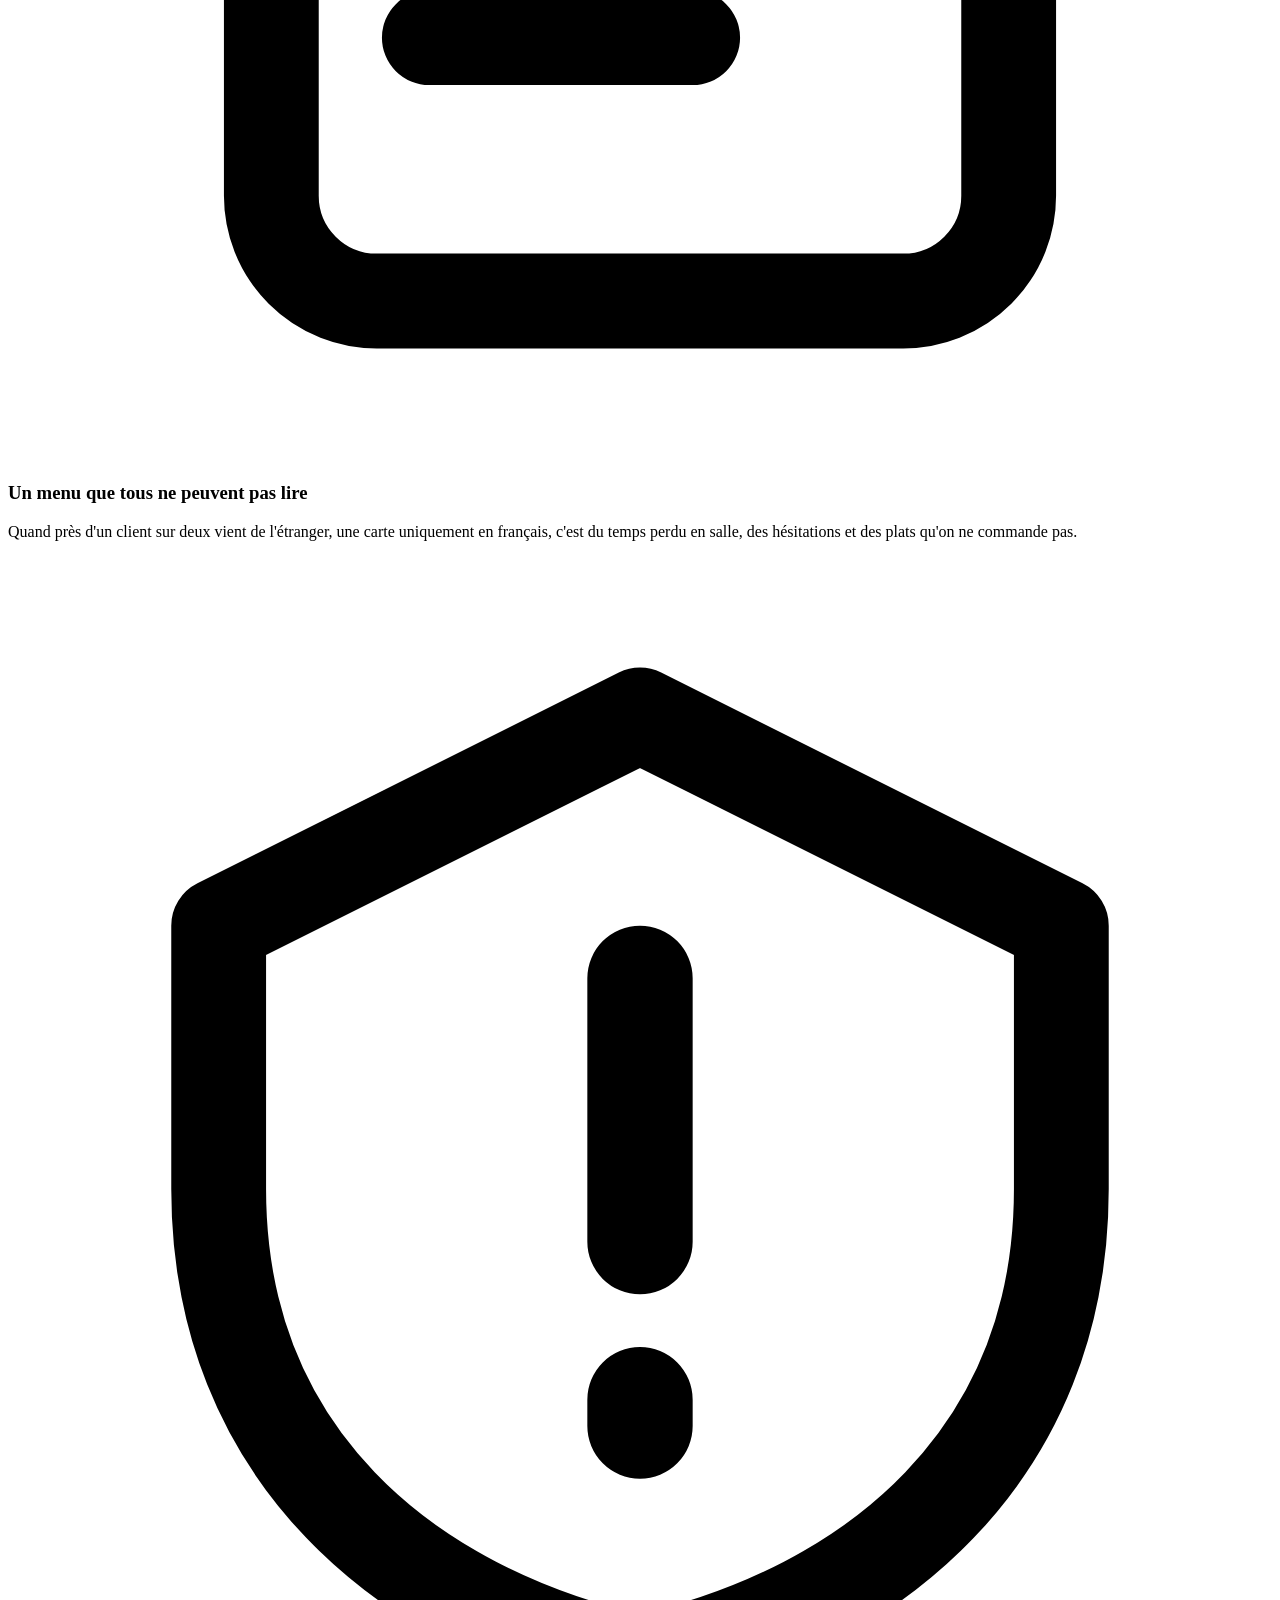
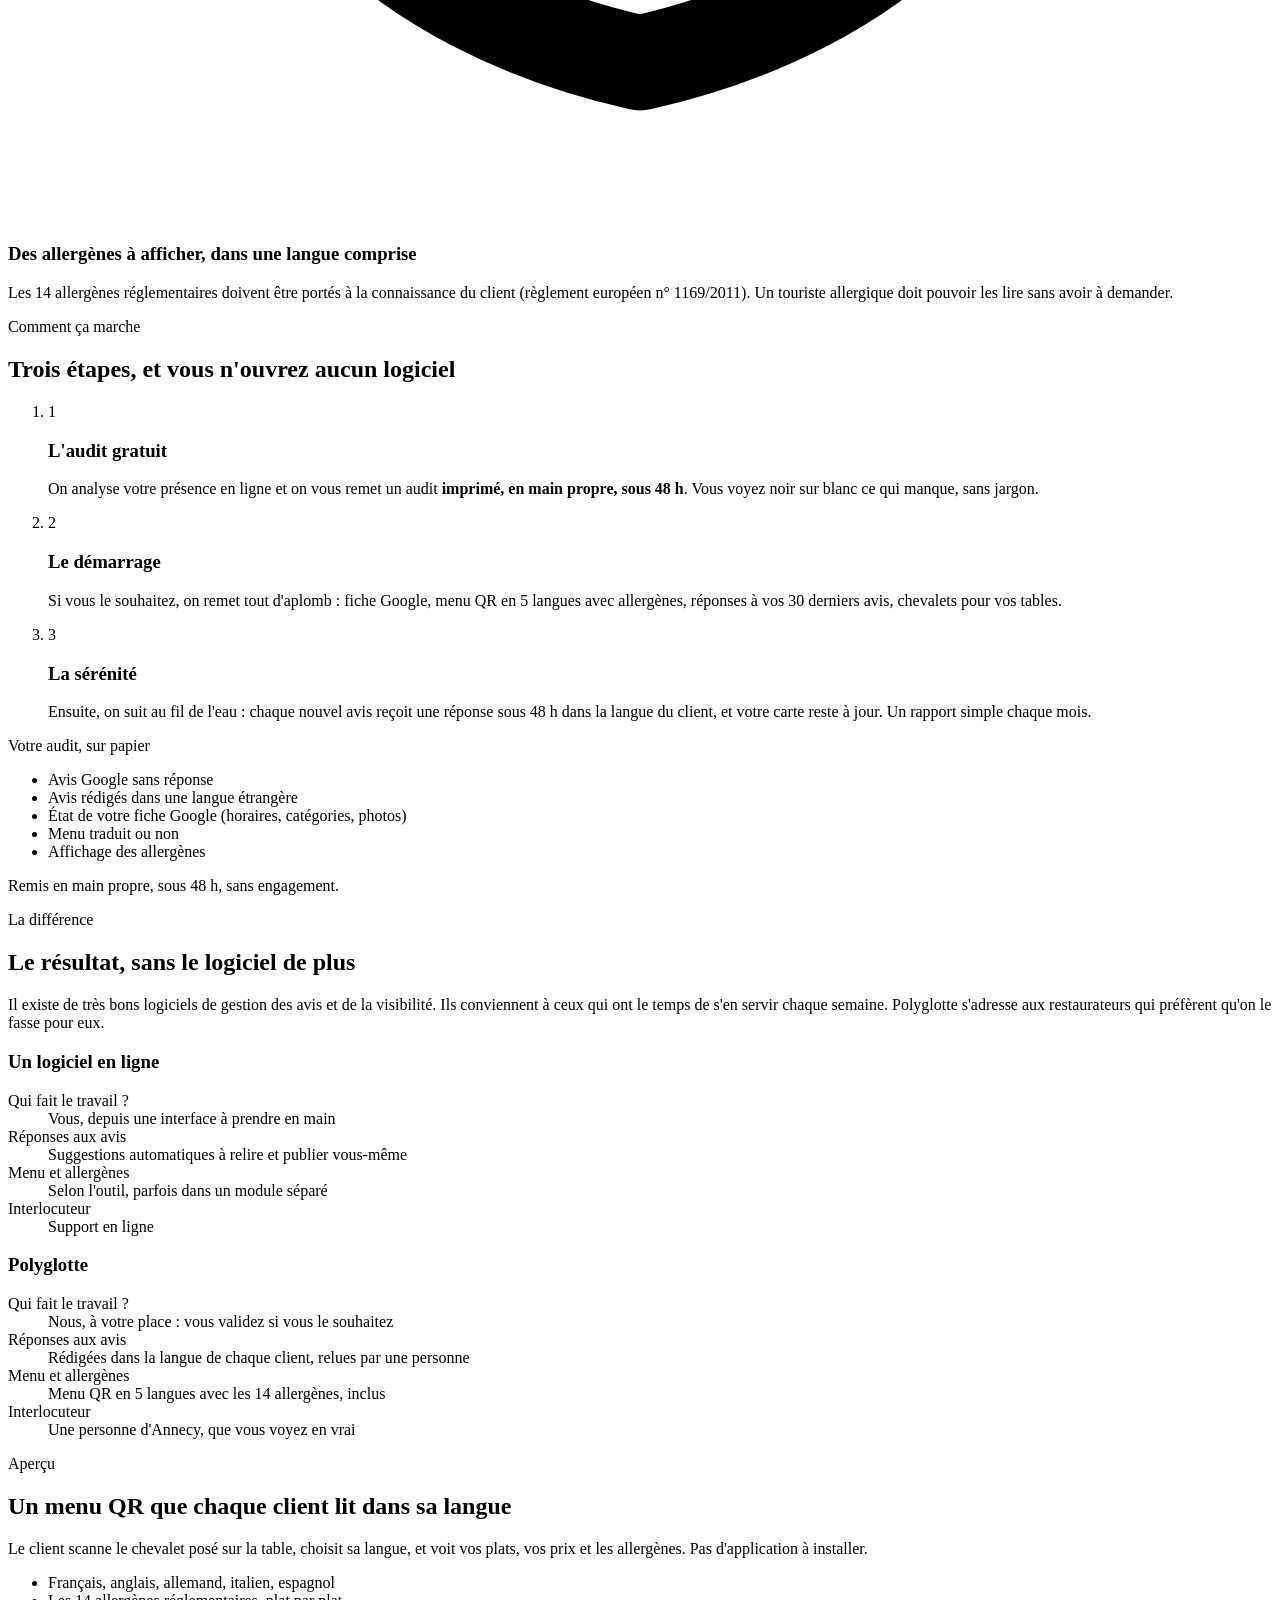
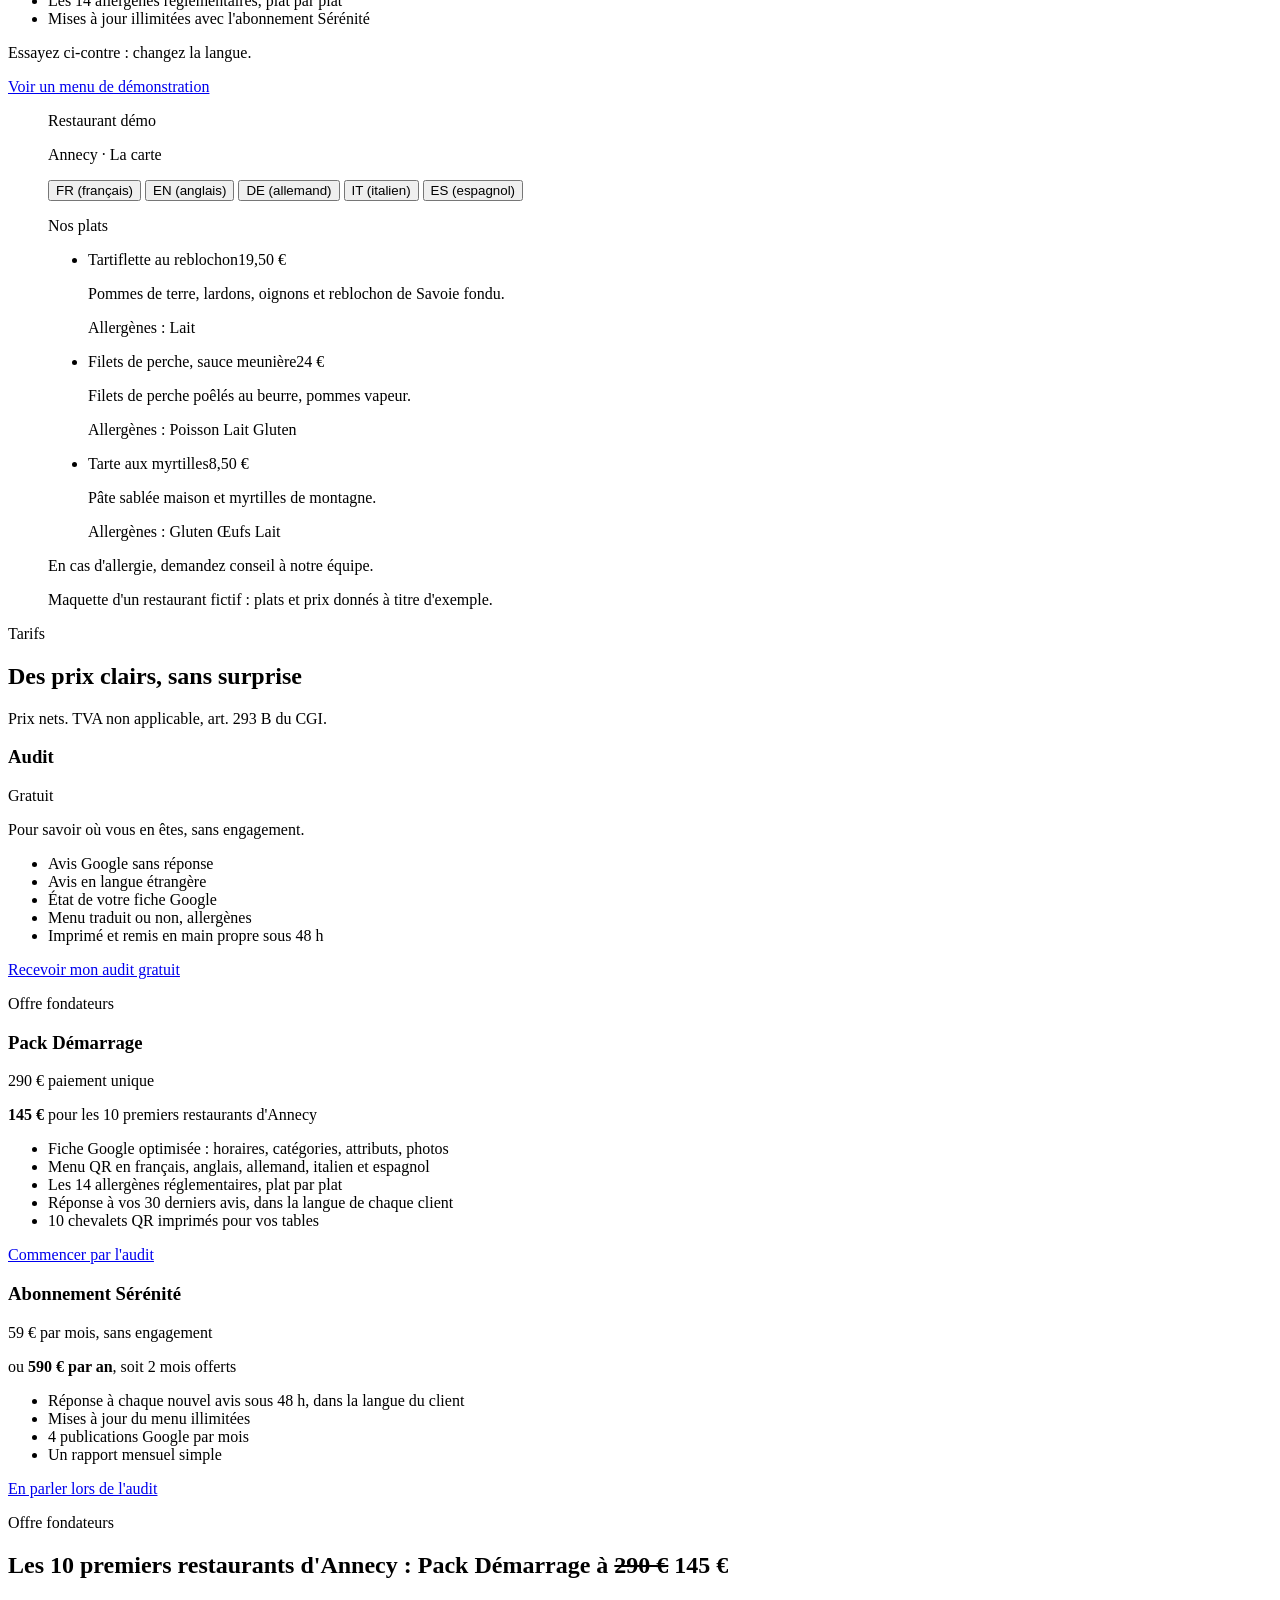
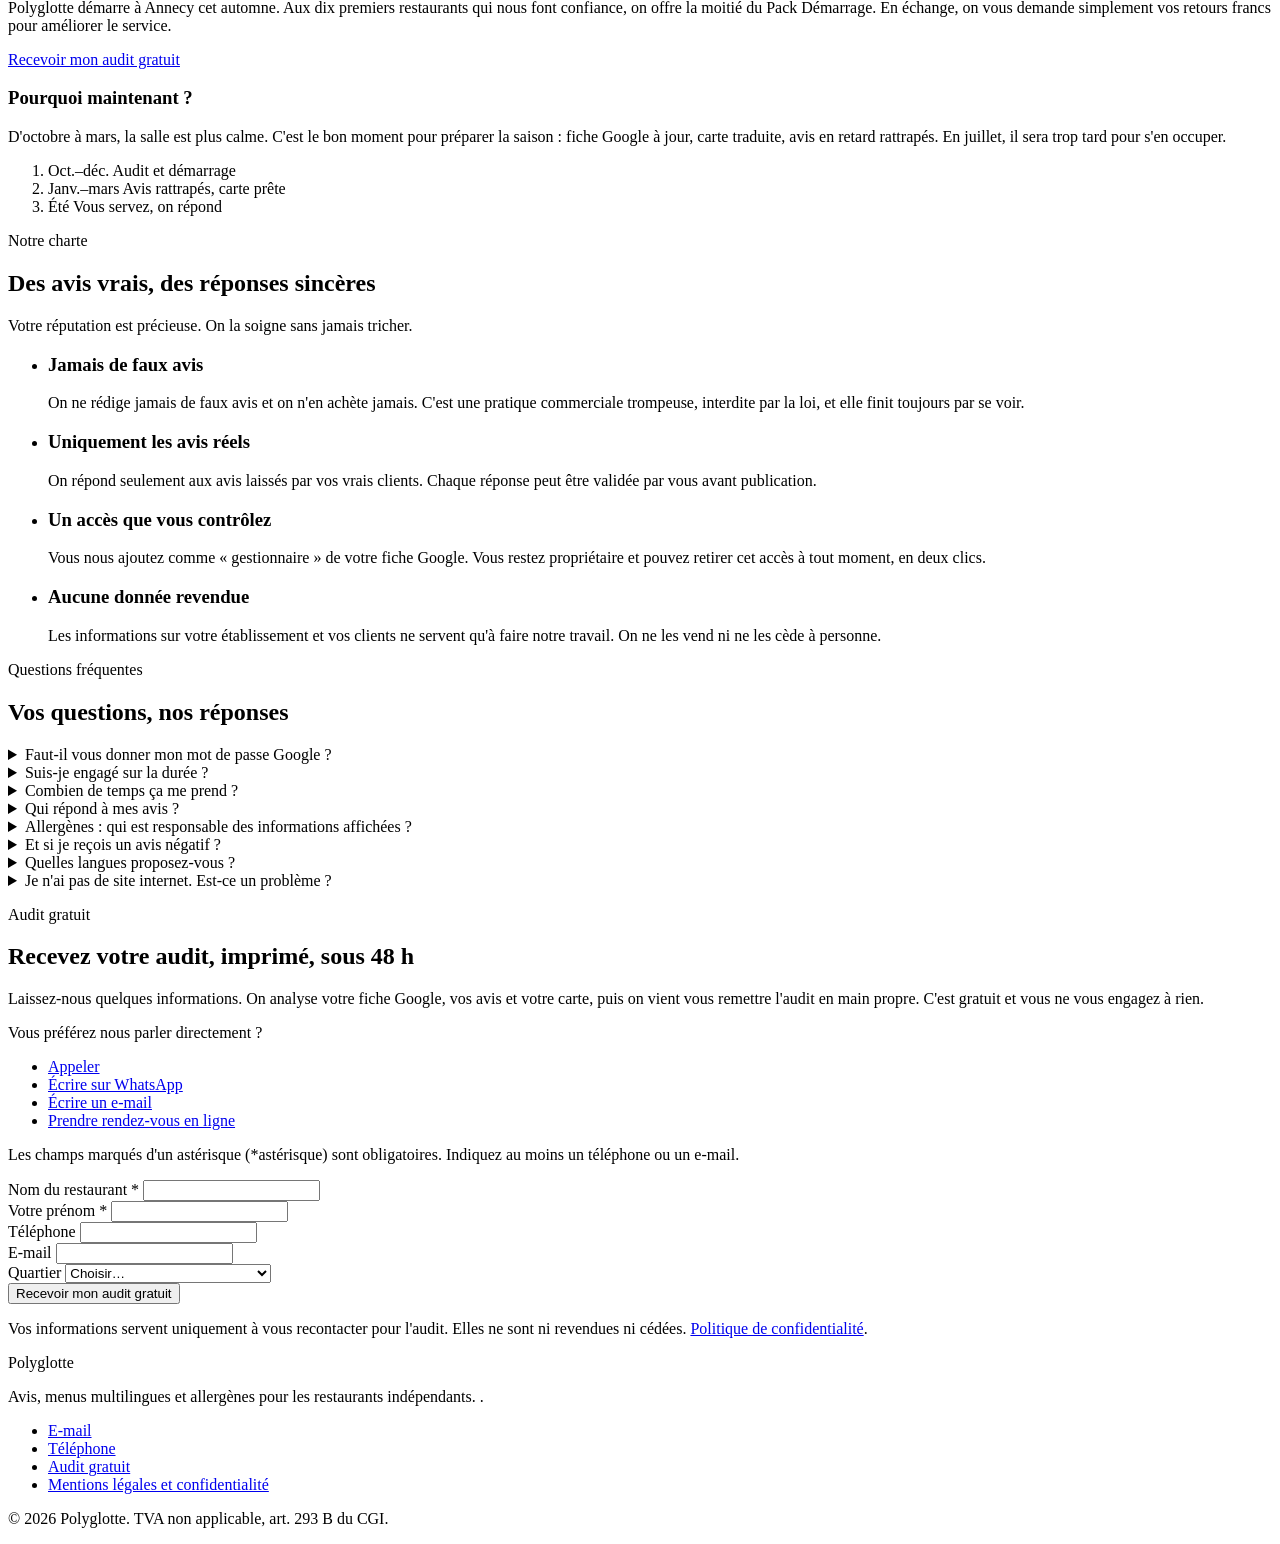
==== commit 38c5bbf3: "WIP : site vitrine et outil d'audit en cours de construction Co-Authored-By: Claude Opus 5.5 <norepl" ====
--- a/index.html
+++ b/index.html
@@ -1,310 +1,567 @@
 <!doctype html>
-<!-- Retirer l'attribut data-dev de <html> avant publication : il affiche les repères "À fournir". -->
-<html lang="fr" data-dev>
+<html lang="fr">
 <head>
-<meta charset="utf-8">
-<meta name="viewport" content="width=device-width,initial-scale=1">
-<title>kannrunn — Association de running à Annecy</title>
-<meta name="description" content="kannrunn, association de running d’étudiants à Annecy, créée par Anatole, Nada, Khamzat et Nathan. Rejoins le collectif et viens courir avec nous.">
-<meta name="theme-color" content="#3F0591">
-<meta property="og:type" content="website">
-<meta property="og:title" content="kannrunn — Association de running">
-<meta property="og:description" content="On court. On se retrouve. On avance. Association de running créée par Anatole, Nada, Khamzat et Nathan.">
-<meta property="og:image" content="assets/og.jpg"><!-- remplacer par l'URL absolue une fois le site en ligne -->
-<meta name="twitter:card" content="summary_large_image">
-<link rel="icon" href="assets/favicon.png" type="image/png">
-<link rel="stylesheet" href="style.css">
-<script>document.documentElement.classList.add("js")</script>
+  <meta charset="utf-8">
+  <meta name="viewport" content="width=device-width, initial-scale=1">
+  <title>Polyglotte, restaurants multilingues à Annecy</title>
+  <meta name="description" content="Polyglotte s'occupe à votre place de vos avis Google, de votre menu QR en 5 langues et de vos allergènes. Un service local à Annecy, audit gratuit remis en main propre sous 48 h.">
+  <meta name="theme-color" content="#0b2f45">
+  <meta property="og:type" content="website">
+  <meta property="og:locale" content="fr_FR">
+  <meta property="og:site_name" content="Polyglotte">
+  <meta property="og:title" content="Polyglotte : votre restaurant parle la langue de chaque client">
+  <meta property="og:description" content="Avis Google, menu QR multilingue et allergènes, faits à votre place par une équipe d'Annecy. Audit gratuit sous 48 h.">
+  <meta name="twitter:card" content="summary">
+  <link rel="icon" type="image/svg+xml" href="data:image/svg+xml,%3Csvg xmlns='http://www.w3.org/2000/svg' viewBox='0 0 64 64'%3E%3Cpath d='M12 6h40a8 8 0 0 1 8 8v26a8 8 0 0 1-8 8H30L16 59V48h-4a8 8 0 0 1-8-8V14a8 8 0 0 1 8-8z' fill='%2313506f'/%3E%3Ccircle cx='48' cy='14' r='5' fill='%23e8743b'/%3E%3Ctext x='31' y='38' font-family='Georgia,serif' font-size='30' font-weight='700' fill='%23fbf7f0' text-anchor='middle'%3EP%3C/text%3E%3C/svg%3E">
+  <link rel="preconnect" href="https://fonts.googleapis.com">
+  <link rel="preconnect" href="https://fonts.gstatic.com" crossorigin>
+  <link rel="stylesheet" href="https://fonts.googleapis.com/css2?family=Fraunces:ital,opsz,wght@0,9..144,400..700;1,9..144,400..600&family=Inter:wght@400;500;600;700&display=swap">
+  <link rel="stylesheet" href="assets/css/tokens.css">
+  <link rel="stylesheet" href="assets/css/site.css">
 </head>
 <body>
-<a class="skip" href="#collectif">Aller au contenu</a>
-
-<header class="nav" id="nav">
-  <div class="progress" id="progress" aria-hidden="true"></div>
-  <div class="nav-in">
-    <a class="brand" href="#top" aria-label="kannrunn, retour en haut"><img class="logo" src="assets/logo-kr.png" alt="" width="44" height="44" onerror="this.remove()"><span>kannrunn<span class="brand-dot" aria-hidden="true">.</span></span></a>
-    <nav aria-label="Navigation principale">
-      <ul>
-        <li><a href="#collectif">Le collectif</a></li>
-        <li><a href="#sorties">Les sorties</a></li>
-        <li><a href="#equipe">L’équipe</a></li>
-        <li><a href="#contact">Contact</a></li>
-        <li><a class="btn btn-rose" href="#rejoindre">Nous rejoindre</a></li>
+  <a class="skip" href="#contenu">Aller au contenu</a>
+
+  <header class="site-header">
+    <div class="wrap site-header__in">
+      <a class="logo" href="#top" aria-label="Polyglotte, retour en haut de page">
+        <svg class="logo__mark" viewBox="0 0 64 64" aria-hidden="true" focusable="false">
+          <path d="M12 6h40a8 8 0 0 1 8 8v26a8 8 0 0 1-8 8H30L16 59V48h-4a8 8 0 0 1-8-8V14a8 8 0 0 1 8-8z" fill="currentColor"/>
+          <circle cx="48" cy="14" r="5" fill="var(--couchant)"/>
+          <text x="31" y="38" font-family="Georgia, serif" font-size="30" font-weight="700" fill="var(--creme)" text-anchor="middle">P</text>
+        </svg>
+        <span class="logo__txt">Polyglotte</span>
+      </a>
+
+      <button class="nav-toggle" type="button" aria-expanded="false" aria-controls="nav-principale">
+        <span class="nav-toggle__bars" aria-hidden="true"></span>
+        <span class="nav-toggle__label">Menu</span>
+      </button>
+
+      <nav class="nav" id="nav-principale" aria-label="Navigation principale">
+        <ul class="nav__list">
+          <li><a href="#probleme">Le constat</a></li>
+          <li><a href="#methode">Comment ça marche</a></li>
+          <li><a href="#demo">Démo</a></li>
+          <li><a href="#tarifs">Tarifs</a></li>
+          <li><a href="#faq">Questions</a></li>
+          <li class="nav__cta"><a class="btn btn--accent btn--sm" href="#audit" data-cta="audit">Audit gratuit</a></li>
+        </ul>
+      </nav>
+    </div>
+  </header>
+
+  <main id="contenu">
+    <!-- HERO -->
+    <section class="hero" id="top" aria-labelledby="hero-titre">
+      <div class="wrap hero__in">
+        <div class="hero__txt">
+          <p class="eyebrow eyebrow--clair">Pour les restaurants indépendants d'Annecy</p>
+          <h1 id="hero-titre" class="hero__titre">Votre restaurant parle la langue de <em>chaque client</em>.</h1>
+          <p class="hero__lead">Avis Google, menu en 5 langues, allergènes&nbsp;: une personne d'Annecy, aidée par l'IA, s'en occupe <strong>à votre place</strong>. Vous gardez la main, vous validez si vous le souhaitez, et vous n'avez aucun logiciel à apprendre.</p>
+          <div class="hero__actions">
+            <a class="btn btn--accent btn--lg" href="#audit" data-cta="audit">Recevoir mon audit gratuit</a>
+            <a class="btn btn--ghost-clair btn--lg" href="menu/?r=demo">Voir un menu de démonstration</a>
+          </div>
+          <p class="hero__note">Audit imprimé, remis en main propre sous 48&nbsp;h. Gratuit et sans engagement.</p>
+        </div>
+
+        <div class="hero__art" aria-hidden="true">
+          <svg class="hero__paysage" viewBox="0 0 520 300" preserveAspectRatio="xMidYMax meet" focusable="false">
+            <defs>
+              <linearGradient id="g-ciel" x1="0" y1="0" x2="0" y2="1">
+                <stop offset="0" stop-color="#e8743b" stop-opacity=".0"/>
+                <stop offset="1" stop-color="#e8743b" stop-opacity=".22"/>
+              </linearGradient>
+              <linearGradient id="g-lac" x1="0" y1="0" x2="0" y2="1">
+                <stop offset="0" stop-color="#2bb3a3" stop-opacity=".55"/>
+                <stop offset="1" stop-color="#1f7a9c" stop-opacity=".15"/>
+              </linearGradient>
+            </defs>
+            <rect x="0" y="60" width="520" height="150" fill="url(#g-ciel)"/>
+            <circle cx="360" cy="150" r="58" fill="#e8743b" opacity=".9"/>
+            <path d="M0 205 L70 140 L110 168 L170 92 L215 140 L250 118 L310 180 L360 128 L410 160 L455 110 L520 170 L520 210 L0 210Z" fill="#13506f"/>
+            <path d="M0 210 L60 172 L120 196 L190 150 L250 192 L330 160 L400 196 L470 166 L520 190 L520 214 L0 214Z" fill="#0b2f45"/>
+            <rect x="0" y="212" width="520" height="88" fill="url(#g-lac)"/>
+            <g stroke="#fbf7f0" stroke-linecap="round" opacity=".55" fill="none" stroke-width="2">
+              <path d="M300 228 h120"/>
+              <path d="M325 244 h70"/>
+              <path d="M342 258 h36"/>
+              <path d="M40 236 h60"/>
+              <path d="M150 262 h90"/>
+            </g>
+          </svg>
+          <span class="bulle bulle--1" lang="en">Hello!</span>
+          <span class="bulle bulle--2" lang="de">Guten Tag!</span>
+          <span class="bulle bulle--3" lang="it">Buongiorno!</span>
+          <span class="bulle bulle--4" lang="es">¡Hola!</span>
+          <span class="bulle bulle--5">Bonjour&nbsp;!</span>
+        </div>
+      </div>
+    </section>
+
+    <!-- CHIFFRES SOURCÉS -->
+    <section class="chiffres" aria-label="Quelques chiffres sourcés">
+      <div class="wrap">
+        <ul class="chiffres__list">
+          <li>
+            <span class="chiffres__val">44&nbsp;%</span>
+            <span class="chiffres__lib">de clientèle étrangère à Annecy, été 2025</span>
+            <a class="chiffres__src" href="https://www.sources-lac-annecy.com/app/uploads/2026/06/synthese-sources-du-lac-e25.pdf" rel="noopener">Source&nbsp;: Sources du Lac</a>
+          </li>
+          <li>
+            <span class="chiffres__val">2,5 à 3&nbsp;M</span>
+            <span class="chiffres__lib">de visiteurs par an</span>
+            <a class="chiffres__src" href="https://www.tourmag.com/Annecy-derriere-la-carte-postale-l-ombre-du-surtourisme_a123626.html" rel="noopener">Source&nbsp;: TourMag</a>
+          </li>
+          <li>
+            <span class="chiffres__val">40&nbsp;% / 19&nbsp;%</span>
+            <span class="chiffres__lib">des TPE-PME utilisent l'IA, mais seules 19&nbsp;% paient un outil</span>
+            <a class="chiffres__src" href="https://www.entreprises.gouv.fr/espace-presse/barometre-france-num-2026-quatre-tpe-pme-sur-dix-utilisent-desormais-lintelligence" rel="noopener">Source&nbsp;: baromètre France Num 2026</a>
+          </li>
+        </ul>
+      </div>
+    </section>
+
+    <!-- LE PROBLÈME -->
+    <section class="section" id="probleme" aria-labelledby="probleme-titre">
+      <div class="wrap">
+        <div class="section__head">
+          <p class="eyebrow">Le constat</p>
+          <h2 id="probleme-titre">Vos clients étrangers vous parlent. Qui leur répond&nbsp;?</h2>
+          <p class="section__lead">En pleine saison, personne n'a le temps de répondre en allemand à un avis Google ou de traduire la carte du jour. Ce sont pourtant les premières choses qu'un visiteur regarde avant de pousser votre porte.</p>
+        </div>
+
+        <div class="cartes-pb">
+          <article class="carte-pb">
+            <div class="carte-pb__ico" aria-hidden="true">
+              <svg viewBox="0 0 24 24" focusable="false"><path d="M4 5h16v11H9l-5 4z" fill="none" stroke="currentColor" stroke-width="1.8" stroke-linejoin="round"/><path d="M8 9h8M8 12h5" stroke="currentColor" stroke-width="1.8" stroke-linecap="round"/></svg>
+            </div>
+            <h3>Des avis en langue étrangère restés sans réponse</h3>
+            <p>Un avis en anglais, en allemand ou en italien sans réponse donne l'image d'un établissement qui ne s'adresse pas à ces clients. Les futurs visiteurs lisent les réponses autant que les avis.</p>
+          </article>
+          <article class="carte-pb">
+            <div class="carte-pb__ico" aria-hidden="true">
+              <svg viewBox="0 0 24 24" focusable="false"><rect x="5" y="3" width="14" height="18" rx="2" fill="none" stroke="currentColor" stroke-width="1.8"/><path d="M8 8h8M8 12h8M8 16h5" stroke="currentColor" stroke-width="1.8" stroke-linecap="round"/></svg>
+            </div>
+            <h3>Un menu que tous ne peuvent pas lire</h3>
+            <p>Quand près d'un client sur deux vient de l'étranger, une carte uniquement en français, c'est du temps perdu en salle, des hésitations et des plats qu'on ne commande pas.</p>
+          </article>
+          <article class="carte-pb">
+            <div class="carte-pb__ico" aria-hidden="true">
+              <svg viewBox="0 0 24 24" focusable="false"><path d="M12 3l8 4v5c0 5-3.5 8-8 9-4.5-1-8-4-8-9V7z" fill="none" stroke="currentColor" stroke-width="1.8" stroke-linejoin="round"/><path d="M12 8v5M12 16v.5" stroke="currentColor" stroke-width="2" stroke-linecap="round"/></svg>
+            </div>
+            <h3>Des allergènes à afficher, dans une langue comprise</h3>
+            <p>Les 14 allergènes réglementaires doivent être portés à la connaissance du client (règlement européen n°&nbsp;1169/2011). Un touriste allergique doit pouvoir les lire sans avoir à demander.</p>
+          </article>
+        </div>
+      </div>
+    </section>
+
+    <!-- COMMENT ÇA MARCHE -->
+    <section class="section section--sable" id="methode" aria-labelledby="methode-titre">
+      <div class="wrap">
+        <div class="section__head">
+          <p class="eyebrow">Comment ça marche</p>
+          <h2 id="methode-titre">Trois étapes, et vous n'ouvrez aucun logiciel</h2>
+        </div>
+
+        <div class="methode">
+          <ol class="etapes">
+            <li class="etape">
+              <span class="etape__num" aria-hidden="true">1</span>
+              <div>
+                <h3>L'audit gratuit</h3>
+                <p>On analyse votre présence en ligne et on vous remet un audit <strong>imprimé, en main propre, sous 48&nbsp;h</strong>. Vous voyez noir sur blanc ce qui manque, sans jargon.</p>
+              </div>
+            </li>
+            <li class="etape">
+              <span class="etape__num" aria-hidden="true">2</span>
+              <div>
+                <h3>Le démarrage</h3>
+                <p>Si vous le souhaitez, on remet tout d'aplomb&nbsp;: fiche Google, menu QR en 5 langues avec allergènes, réponses à vos 30 derniers avis, chevalets pour vos tables.</p>
+              </div>
+            </li>
+            <li class="etape">
+              <span class="etape__num" aria-hidden="true">3</span>
+              <div>
+                <h3>La sérénité</h3>
+                <p>Ensuite, on suit au fil de l'eau&nbsp;: chaque nouvel avis reçoit une réponse sous 48&nbsp;h dans la langue du client, et votre carte reste à jour. Un rapport simple chaque mois.</p>
+              </div>
+            </li>
+          </ol>
+
+          <aside class="audit-feuille" aria-label="Ce que contient l'audit">
+            <p class="audit-feuille__tag">Votre audit, sur papier</p>
+            <ul class="audit-feuille__list">
+              <li><span class="coche" aria-hidden="true"></span>Avis Google sans réponse</li>
+              <li><span class="coche" aria-hidden="true"></span>Avis rédigés dans une langue étrangère</li>
+              <li><span class="coche" aria-hidden="true"></span>État de votre fiche Google (horaires, catégories, photos)</li>
+              <li><span class="coche" aria-hidden="true"></span>Menu traduit ou non</li>
+              <li><span class="coche" aria-hidden="true"></span>Affichage des allergènes</li>
+            </ul>
+            <p class="audit-feuille__pied">Remis en main propre, sous 48&nbsp;h, sans engagement.</p>
+          </aside>
+        </div>
+      </div>
+    </section>
+
+    <!-- SERVICE VS LOGICIEL -->
+    <section class="section" id="difference" aria-labelledby="diff-titre">
+      <div class="wrap">
+        <div class="section__head">
+          <p class="eyebrow">La différence</p>
+          <h2 id="diff-titre">Le résultat, sans le logiciel de plus</h2>
+          <p class="section__lead">Il existe de très bons logiciels de gestion des avis et de la visibilité. Ils conviennent à ceux qui ont le temps de s'en servir chaque semaine. Polyglotte s'adresse aux restaurateurs qui préfèrent qu'on le fasse pour eux.</p>
+        </div>
+
+        <div class="compare">
+          <div class="compare__col">
+            <h3 class="compare__titre">Un logiciel en ligne</h3>
+            <dl class="compare__list">
+              <div><dt>Qui fait le travail&nbsp;?</dt><dd>Vous, depuis une interface à prendre en main</dd></div>
+              <div><dt>Réponses aux avis</dt><dd>Suggestions automatiques à relire et publier vous-même</dd></div>
+              <div><dt>Menu et allergènes</dt><dd>Selon l'outil, parfois dans un module séparé</dd></div>
+              <div><dt>Interlocuteur</dt><dd>Support en ligne</dd></div>
+            </dl>
+          </div>
+          <div class="compare__col compare__col--nous">
+            <h3 class="compare__titre">Polyglotte</h3>
+            <dl class="compare__list">
+              <div><dt>Qui fait le travail&nbsp;?</dt><dd>Nous, à votre place&nbsp;: vous validez si vous le souhaitez</dd></div>
+              <div><dt>Réponses aux avis</dt><dd>Rédigées dans la langue de chaque client, relues par une personne</dd></div>
+              <div><dt>Menu et allergènes</dt><dd>Menu QR en 5 langues avec les 14 allergènes, inclus</dd></div>
+              <div><dt>Interlocuteur</dt><dd>Une personne d'Annecy, que vous voyez en vrai</dd></div>
+            </dl>
+          </div>
+        </div>
+      </div>
+    </section>
+
+    <!-- DÉMO MENU -->
+    <section class="section section--lac" id="demo" aria-labelledby="demo-titre">
+      <div class="wrap demo">
+        <div class="demo__txt">
+          <p class="eyebrow eyebrow--clair">Aperçu</p>
+          <h2 id="demo-titre">Un menu QR que chaque client lit dans sa langue</h2>
+          <p>Le client scanne le chevalet posé sur la table, choisit sa langue, et voit vos plats, vos prix et les allergènes. Pas d'application à installer.</p>
+          <ul class="demo__points">
+            <li>Français, anglais, allemand, italien, espagnol</li>
+            <li>Les 14 allergènes réglementaires, plat par plat</li>
+            <li>Mises à jour illimitées avec l'abonnement Sérénité</li>
+          </ul>
+          <p class="demo__essai">Essayez ci-contre&nbsp;: changez la langue.</p>
+          <a class="btn btn--accent" href="menu/?r=demo">Voir un menu de démonstration</a>
+        </div>
+
+        <figure class="demo__fig">
+          <div class="phone">
+            <div class="phone__ecran" id="demo-menu" lang="fr">
+              <div class="pm-top" aria-hidden="true"><span class="pm-encoche"></span></div>
+              <div class="pm-head">
+                <p class="pm-resto">Restaurant démo</p>
+                <p class="pm-sub" data-i18n="sub">Annecy · La carte</p>
+              </div>
+              <div class="pm-langs" role="group" aria-label="Langue du menu de démonstration">
+                <button type="button" class="pm-lang" data-lang="fr" aria-pressed="true">FR<span class="sr-only"> (français)</span></button>
+                <button type="button" class="pm-lang" data-lang="en" aria-pressed="false">EN<span class="sr-only"> (anglais)</span></button>
+                <button type="button" class="pm-lang" data-lang="de" aria-pressed="false">DE<span class="sr-only"> (allemand)</span></button>
+                <button type="button" class="pm-lang" data-lang="it" aria-pressed="false">IT<span class="sr-only"> (italien)</span></button>
+                <button type="button" class="pm-lang" data-lang="es" aria-pressed="false">ES<span class="sr-only"> (espagnol)</span></button>
+              </div>
+              <p class="pm-titre" data-i18n="title">Nos plats</p>
+              <ul class="pm-plats" id="demo-plats" aria-live="polite">
+                <li class="pm-plat">
+                  <div class="pm-plat__l1"><span class="pm-plat__nom">Tartiflette au reblochon</span><span class="pm-plat__prix">19,50&nbsp;€</span></div>
+                  <p class="pm-plat__desc">Pommes de terre, lardons, oignons et reblochon de Savoie fondu.</p>
+                  <p class="pm-all"><span class="pm-all__lib">Allergènes&nbsp;:</span> <span class="pm-chip">Lait</span></p>
+                </li>
+                <li class="pm-plat">
+                  <div class="pm-plat__l1"><span class="pm-plat__nom">Filets de perche, sauce meunière</span><span class="pm-plat__prix">24&nbsp;€</span></div>
+                  <p class="pm-plat__desc">Filets de perche poêlés au beurre, pommes vapeur.</p>
+                  <p class="pm-all"><span class="pm-all__lib">Allergènes&nbsp;:</span> <span class="pm-chip">Poisson</span> <span class="pm-chip">Lait</span> <span class="pm-chip">Gluten</span></p>
+                </li>
+                <li class="pm-plat">
+                  <div class="pm-plat__l1"><span class="pm-plat__nom">Tarte aux myrtilles</span><span class="pm-plat__prix">8,50&nbsp;€</span></div>
+                  <p class="pm-plat__desc">Pâte sablée maison et myrtilles de montagne.</p>
+                  <p class="pm-all"><span class="pm-all__lib">Allergènes&nbsp;:</span> <span class="pm-chip">Gluten</span> <span class="pm-chip">Œufs</span> <span class="pm-chip">Lait</span></p>
+                </li>
+              </ul>
+              <p class="pm-note" data-i18n="note">En cas d'allergie, demandez conseil à notre équipe.</p>
+            </div>
+          </div>
+          <figcaption class="demo__legende">Maquette d'un restaurant fictif&nbsp;: plats et prix donnés à titre d'exemple.</figcaption>
+        </figure>
+      </div>
+    </section>
+
+    <!-- TARIFS -->
+    <section class="section" id="tarifs" aria-labelledby="tarifs-titre">
+      <div class="wrap">
+        <div class="section__head">
+          <p class="eyebrow">Tarifs</p>
+          <h2 id="tarifs-titre">Des prix clairs, sans surprise</h2>
+          <p class="section__lead">Prix nets. TVA non applicable, art. 293&nbsp;B du CGI.</p>
+        </div>
+
+        <div class="tarifs">
+          <article class="tarif" aria-labelledby="t-audit">
+            <h3 id="t-audit" class="tarif__nom">Audit</h3>
+            <p class="tarif__prix"><span class="tarif__montant">Gratuit</span></p>
+            <p class="tarif__desc">Pour savoir où vous en êtes, sans engagement.</p>
+            <ul class="tarif__list">
+              <li>Avis Google sans réponse</li>
+              <li>Avis en langue étrangère</li>
+              <li>État de votre fiche Google</li>
+              <li>Menu traduit ou non, allergènes</li>
+              <li>Imprimé et remis en main propre sous 48&nbsp;h</li>
+            </ul>
+            <a class="btn btn--contour" href="#audit" data-cta="audit">Recevoir mon audit gratuit</a>
+          </article>
+
+          <article class="tarif tarif--vedette" aria-labelledby="t-demarrage">
+            <p class="tarif__badge">Offre fondateurs</p>
+            <h3 id="t-demarrage" class="tarif__nom">Pack Démarrage</h3>
+            <p class="tarif__prix">
+              <span class="tarif__montant">290&nbsp;€</span>
+              <span class="tarif__periode">paiement unique</span>
+            </p>
+            <p class="tarif__fondateur"><strong>145&nbsp;€</strong> pour les 10 premiers restaurants d'Annecy</p>
+            <ul class="tarif__list">
+              <li>Fiche Google optimisée&nbsp;: horaires, catégories, attributs, photos</li>
+              <li>Menu QR en français, anglais, allemand, italien et espagnol</li>
+              <li>Les 14 allergènes réglementaires, plat par plat</li>
+              <li>Réponse à vos 30 derniers avis, dans la langue de chaque client</li>
+              <li>10 chevalets QR imprimés pour vos tables</li>
+            </ul>
+            <a class="btn btn--accent" href="#audit" data-cta="audit">Commencer par l'audit</a>
+          </article>
+
+          <article class="tarif" aria-labelledby="t-serenite">
+            <h3 id="t-serenite" class="tarif__nom">Abonnement Sérénité</h3>
+            <p class="tarif__prix">
+              <span class="tarif__montant">59&nbsp;€</span>
+              <span class="tarif__periode">par mois, sans engagement</span>
+            </p>
+            <p class="tarif__alt">ou <strong>590&nbsp;€ par an</strong>, soit 2 mois offerts</p>
+            <ul class="tarif__list">
+              <li>Réponse à chaque nouvel avis sous 48&nbsp;h, dans la langue du client</li>
+              <li>Mises à jour du menu illimitées</li>
+              <li>4 publications Google par mois</li>
+              <li>Un rapport mensuel simple</li>
+            </ul>
+            <a class="btn btn--contour" href="#audit" data-cta="audit">En parler lors de l'audit</a>
+          </article>
+        </div>
+      </div>
+    </section>
+
+    <!-- OFFRE FONDATEURS + POURQUOI MAINTENANT -->
+    <section class="section section--sable" id="fondateurs" aria-labelledby="fond-titre">
+      <div class="wrap fondateurs">
+        <div class="fondateurs__carte">
+          <p class="eyebrow">Offre fondateurs</p>
+          <h2 id="fond-titre">Les 10 premiers restaurants d'Annecy&nbsp;: Pack Démarrage à <span class="prix-barre"><s>290&nbsp;€</s></span> 145&nbsp;€</h2>
+          <p>Polyglotte démarre à Annecy cet automne. Aux dix premiers restaurants qui nous font confiance, on offre la moitié du Pack Démarrage. En échange, on vous demande simplement vos retours francs pour améliorer le service.</p>
+          <a class="btn btn--accent" href="#audit" data-cta="audit">Recevoir mon audit gratuit</a>
+        </div>
+        <div class="fondateurs__saison">
+          <h3>Pourquoi maintenant&nbsp;?</h3>
+          <p>D'octobre à mars, la salle est plus calme. C'est le bon moment pour préparer la saison&nbsp;: fiche Google à jour, carte traduite, avis en retard rattrapés. En juillet, il sera trop tard pour s'en occuper.</p>
+          <ol class="saison" aria-label="Calendrier conseillé">
+            <li><span class="saison__mois">Oct.–déc.</span> Audit et démarrage</li>
+            <li><span class="saison__mois">Janv.–mars</span> Avis rattrapés, carte prête</li>
+            <li><span class="saison__mois">Été</span> Vous servez, on répond</li>
+          </ol>
+        </div>
+      </div>
+    </section>
+
+    <!-- CHARTE -->
+    <section class="section" id="charte" aria-labelledby="charte-titre">
+      <div class="wrap">
+        <div class="section__head">
+          <p class="eyebrow">Notre charte</p>
+          <h2 id="charte-titre">Des avis vrais, des réponses sincères</h2>
+          <p class="section__lead">Votre réputation est précieuse. On la soigne sans jamais tricher.</p>
+        </div>
+        <ul class="charte">
+          <li class="charte__item">
+            <h3>Jamais de faux avis</h3>
+            <p>On ne rédige jamais de faux avis et on n'en achète jamais. C'est une pratique commerciale trompeuse, interdite par la loi, et elle finit toujours par se voir.</p>
+          </li>
+          <li class="charte__item">
+            <h3>Uniquement les avis réels</h3>
+            <p>On répond seulement aux avis laissés par vos vrais clients. Chaque réponse peut être validée par vous avant publication.</p>
+          </li>
+          <li class="charte__item">
+            <h3>Un accès que vous contrôlez</h3>
+            <p>Vous nous ajoutez comme «&nbsp;gestionnaire&nbsp;» de votre fiche Google. Vous restez propriétaire et pouvez retirer cet accès à tout moment, en deux clics.</p>
+          </li>
+          <li class="charte__item">
+            <h3>Aucune donnée revendue</h3>
+            <p>Les informations sur votre établissement et vos clients ne servent qu'à faire notre travail. On ne les vend ni ne les cède à personne.</p>
+          </li>
+        </ul>
+      </div>
+    </section>
+
+    <!-- FAQ -->
+    <section class="section section--sable" id="faq" aria-labelledby="faq-titre">
+      <div class="wrap faq-wrap">
+        <div class="section__head">
+          <p class="eyebrow">Questions fréquentes</p>
+          <h2 id="faq-titre">Vos questions, nos réponses</h2>
+        </div>
+        <div class="faq">
+          <details>
+            <summary>Faut-il vous donner mon mot de passe Google&nbsp;?</summary>
+            <div class="faq__rep">
+              <p>Non, jamais. Depuis votre fiche Google, vous nous invitez comme «&nbsp;gestionnaire&nbsp;». Vous restez le seul propriétaire de la fiche et vous pouvez retirer notre accès à tout moment. On vous montre comment faire lors du rendez-vous.</p>
+            </div>
+          </details>
+          <details>
+            <summary>Suis-je engagé sur la durée&nbsp;?</summary>
+            <div class="faq__rep">
+              <p>L'audit est gratuit et n'engage à rien. Le Pack Démarrage est un paiement unique. L'abonnement Sérénité mensuel est sans engagement&nbsp;: vous l'arrêtez quand vous voulez. La formule annuelle (590&nbsp;€) est réglée pour 12 mois, en échange de 2 mois offerts.</p>
+            </div>
+          </details>
+          <details>
+            <summary>Combien de temps ça me prend&nbsp;?</summary>
+            <div class="faq__rep">
+              <p>Très peu, c'est tout l'intérêt. Pour l'audit, rien&nbsp;: on vient vous le remettre. Pour le démarrage, un rendez-vous pour récupérer votre carte, vos recettes et vos allergènes, puis une relecture avant mise en ligne. Ensuite, seulement le temps de valider les réponses aux avis, si vous souhaitez les voir avant publication.</p>
+            </div>
+          </details>
+          <details>
+            <summary>Qui répond à mes avis&nbsp;?</summary>
+            <div class="faq__rep">
+              <p>Une personne de l'équipe, à Annecy. L'IA nous aide à traduire et à rédiger dans la langue du client, mais chaque réponse est relue par un humain, dans un ton qui vous ressemble. Vous pouvez demander à valider chaque réponse avant qu'elle soit publiée.</p>
+            </div>
+          </details>
+          <details>
+            <summary>Allergènes&nbsp;: qui est responsable des informations affichées&nbsp;?</summary>
+            <div class="faq__rep">
+              <p>Vous restez responsable des informations allergènes que vous déclarez, comme aujourd'hui avec votre carte papier. Nous les mettons en forme et les traduisons à partir de ce que vous nous transmettez, puis nous vous les faisons valider avant toute publication. Pensez à nous prévenir à chaque changement de recette ou de fournisseur&nbsp;: avec l'abonnement Sérénité, les mises à jour sont illimitées.</p>
+            </div>
+          </details>
+          <details>
+            <summary>Et si je reçois un avis négatif&nbsp;?</summary>
+            <div class="faq__rep">
+              <p>On y répond avec calme et courtoisie, sans polémique, dans la langue du client. On ne supprime pas un avis parce qu'il déplaît. Si un avis enfreint clairement les règles de Google (insulte, contenu hors sujet, faux client), on vous aide à le signaler par la procédure officielle.</p>
+            </div>
+          </details>
+          <details>
+            <summary>Quelles langues proposez-vous&nbsp;?</summary>
+            <div class="faq__rep">
+              <p>Le menu QR est disponible en français, anglais, allemand, italien et espagnol. Pour les avis, on répond dans la langue de chaque client. Si un avis arrive dans une langue moins courante, on vous dit franchement ce qu'on peut faire.</p>
+            </div>
+          </details>
+          <details>
+            <summary>Je n'ai pas de site internet. Est-ce un problème&nbsp;?</summary>
+            <div class="faq__rep">
+              <p>Non. Le menu QR a sa propre page, accessible depuis vos tables et votre fiche Google. Pour beaucoup de restaurants, une fiche Google bien tenue et un menu lisible suffisent.</p>
+            </div>
+          </details>
+        </div>
+      </div>
+    </section>
+
+    <!-- FORMULAIRE AUDIT -->
+    <section class="section section--lac" id="audit" aria-labelledby="audit-titre">
+      <div class="wrap contact">
+        <div class="contact__txt">
+          <p class="eyebrow eyebrow--clair">Audit gratuit</p>
+          <h2 id="audit-titre">Recevez votre audit, imprimé, sous 48&nbsp;h</h2>
+          <p>Laissez-nous quelques informations. On analyse votre fiche Google, vos avis et votre carte, puis on vient vous remettre l'audit en main propre. C'est gratuit et vous ne vous engagez à rien.</p>
+
+          <div class="contact__direct" data-config-any="email telephone whatsapp lienRdv">
+            <p class="contact__direct-titre">Vous préférez nous parler directement&nbsp;?</p>
+            <ul class="contact__liens">
+              <li data-config-if="telephone"><a class="lien-clair" data-config="telephone" data-config-show href="#audit">Appeler</a></li>
+              <li data-config-if="whatsapp"><a class="lien-clair" data-config="whatsapp" href="#audit" rel="noopener">Écrire sur WhatsApp</a></li>
+              <li data-config-if="email"><a class="lien-clair" data-config="email" data-config-show href="#audit">Écrire un e-mail</a></li>
+              <li data-config-if="lienRdv"><a class="lien-clair" data-config="lienRdv" href="#audit" rel="noopener">Prendre rendez-vous en ligne</a></li>
+            </ul>
+          </div>
+        </div>
+
+        <div class="contact__form">
+          <form class="form" id="form-audit" novalidate aria-describedby="form-intro">
+            <p id="form-intro" class="form__intro">Les champs marqués d'un astérisque (<span aria-hidden="true">*</span><span class="sr-only">astérisque</span>) sont obligatoires. Indiquez au moins un téléphone ou un e-mail.</p>
+
+            <div class="champ">
+              <label for="f-restaurant">Nom du restaurant <span class="req" aria-hidden="true">*</span></label>
+              <input id="f-restaurant" name="restaurant" type="text" autocomplete="organization" required aria-describedby="e-restaurant">
+              <p class="champ__err" id="e-restaurant" hidden></p>
+            </div>
+
+            <div class="champ">
+              <label for="f-prenom">Votre prénom <span class="req" aria-hidden="true">*</span></label>
+              <input id="f-prenom" name="prenom" type="text" autocomplete="given-name" required aria-describedby="e-prenom">
+              <p class="champ__err" id="e-prenom" hidden></p>
+            </div>
+
+            <div class="champ-duo">
+              <div class="champ">
+                <label for="f-telephone">Téléphone</label>
+                <input id="f-telephone" name="telephone" type="tel" autocomplete="tel" inputmode="tel" aria-describedby="e-telephone">
+                <p class="champ__err" id="e-telephone" hidden></p>
+              </div>
+              <div class="champ">
+                <label for="f-email">E-mail</label>
+                <input id="f-email" name="email" type="email" autocomplete="email" aria-describedby="e-email">
+                <p class="champ__err" id="e-email" hidden></p>
+              </div>
+            </div>
+
+            <div class="champ">
+              <label for="f-quartier">Quartier</label>
+              <select id="f-quartier" name="quartier">
+                <option value="">Choisir…</option>
+                <option>Vieille ville</option>
+                <option>Centre-ville / Courier</option>
+                <option>Bords du lac / Pâquier</option>
+                <option>Annecy-le-Vieux</option>
+                <option>Cran-Gevrier</option>
+                <option>Seynod</option>
+                <option>Meythet</option>
+                <option>Pringy</option>
+                <option>Autour du lac (autre commune)</option>
+                <option>Autre</option>
+              </select>
+            </div>
+
+            <button class="btn btn--accent btn--lg btn--plein" type="submit">Recevoir mon audit gratuit</button>
+
+            <p class="form__rgpd">Vos informations servent uniquement à vous recontacter pour l'audit. Elles ne sont ni revendues ni cédées. <a href="mentions-legales.html#confidentialite">Politique de confidentialité</a>.</p>
+
+            <div class="form__msg" id="form-msg" role="status" aria-live="polite" tabindex="-1" hidden></div>
+          </form>
+          <noscript>
+            <p class="form__noscript">Ce formulaire a besoin de JavaScript. Vous pouvez aussi nous contacter via les coordonnées indiquées dans les <a href="mentions-legales.html">mentions légales</a>.</p>
+          </noscript>
+        </div>
+      </div>
+    </section>
+  </main>
+
+  <footer class="site-footer">
+    <div class="wrap site-footer__in">
+      <div class="site-footer__marque">
+        <p class="logo logo--pied"><span class="logo__txt">Polyglotte</span></p>
+        <p>Avis, menus multilingues et allergènes pour les restaurants indépendants. <span data-config-text="adresse"></span>.</p>
+      </div>
+      <ul class="site-footer__liens">
+        <li data-config-if="email"><a data-config="email" data-config-show href="#audit">E-mail</a></li>
+        <li data-config-if="telephone"><a data-config="telephone" data-config-show href="#audit">Téléphone</a></li>
+        <li><a href="#audit" data-cta="audit">Audit gratuit</a></li>
+        <li><a href="mentions-legales.html">Mentions légales et confidentialité</a></li>
       </ul>
-    </nav>
-    <button class="burger" id="burger" aria-expanded="false" aria-controls="menu">Menu</button>
-  </div>
-</header>
-
-<div class="menu-mobile" id="menu" role="dialog" aria-modal="true" aria-label="Menu">
-  <button class="fermer" id="fermer">Fermer</button>
-  <a href="#collectif">Le collectif</a>
-  <a href="#sorties">Les sorties</a>
-  <a href="#equipe">L’équipe</a>
-  <a href="#contact">Contact</a>
-  <a class="btn btn-rose" href="#rejoindre" style="font:600 1rem var(--f-texte);align-self:flex-start">Nous rejoindre</a>
-</div>
-
-<main id="top">
-
-<section class="section violet hero" aria-labelledby="titre-hero">
-  <div class="running-lanes" aria-hidden="true"><span></span><span></span><span></span><span></span></div>
-  <div class="hero-photo" data-manque="vidéo de running (assets/video/) ou photo (assets/photos/hero.jpg)">
-    <img src="assets/photos/hero.jpg" alt="" width="1600" height="1000" fetchpriority="high" onerror="this.remove()">
-    <video id="hero-video" muted loop playsinline preload="none" aria-hidden="true" tabindex="-1"></video>
-  </div>
-  <svg class="trace" viewBox="0 0 480 200" aria-hidden="true" focusable="false"><path d="M8 180C80 180 90 60 170 90S260 170 330 60 420 20 468 70" pathLength="1" fill="none" stroke="#F88FD0" stroke-width="4" stroke-linecap="round"/><circle cx="468" cy="70" r="9" fill="#F88FD0"/></svg>
-  <button class="pause" id="pause" hidden aria-label="Mettre la vidéo en pause">Pause</button>
-  <img class="motif motif-anim" src="assets/logo-kr.png" alt="" aria-hidden="true" onerror="this.remove()">
-  <div class="wrap">
-    <p class="lieu"><span class="point" aria-hidden="true"></span>Association de running d’étudiants, à Annecy</p>
-    <h1 id="titre-hero"><span>On court.</span> <span>On se retrouve.</span> <span>On avance.</span></h1>
-    <p>kannrunn, l’association de running créée par Anatole, Nada, Khamzat et Nathan. Un collectif d’étudiants qui court à Annecy. Rejoins-nous.</p>
-    <div class="actions">
-      <a class="btn btn-rose" href="#rejoindre">Rejoindre le groupe</a>
-      <a class="btn btn-ligne" href="#collectif">Découvrir le collectif</a>
+      <p class="site-footer__legal">© <span data-annee>2026</span> Polyglotte. TVA non applicable, art. 293&nbsp;B du CGI.</p>
     </div>
-    <div class="hero-bottom"><a class="defiler" href="#collectif" aria-label="Faire défiler vers le collectif">Découvrir <span aria-hidden="true">↓</span></a><span>Du lien. Du mouvement. Ensemble.</span></div>
-  </div>
-</section>
-
-<section class="section clair collectif" id="collectif" aria-labelledby="titre-collectif">
-  <div class="wrap">
-    <p class="eyebrow"><span>01 / Le collectif</span><span>Le plaisir avant le chrono</span></p>
-    <div class="duo">
-      <h2 id="titre-collectif" class="reveal">Quatre personnes. Une envie : courir ensemble.</h2>
-      <div class="reveal" style="--i:1">
-        <p class="chapeau">kannrunn est une association de running fondée par Anatole, Nada, Khamzat et Nathan.</p>
-        <p>On court pour le bien-être, et pour des causes qui nous tiennent à cœur.</p>
-        <p id="presentation" hidden></p>
-      </div>
-    </div>
-    <ul class="piliers">
-      <li class="reveal"><strong>Partager</strong>Faire de la course un moment collectif.</li>
-      <li class="reveal" style="--i:1"><strong>Progresser</strong>Avancer avec une dynamique de groupe.</li>
-      <li class="reveal" style="--i:2"><strong>Se retrouver</strong>Créer du lien autour d’une pratique commune.</li>
-    </ul>
-    <figure class="photo reveal" data-manque="photo de groupe (assets/photos/groupe.jpg)">
-      <img src="assets/photos/groupe.jpg" alt="Le groupe kannrunn réuni avant une sortie" width="1600" height="1200" loading="lazy" onerror="this.remove()">
-    </figure>
-  </div>
-</section>
-
-<section class="section violet local" id="annecy" aria-labelledby="titre-local">
-  <img class="motif" src="assets/logo-kr.png" alt="" aria-hidden="true" loading="lazy" onerror="this.remove()">
-  <div class="wrap">
-    <p class="eyebrow">Notre terrain de jeu</p>
-    <h2 id="titre-local" class="reveal">Annecy, on y court.</h2>
-    <p class="chapeau reveal" style="--i:1">Un collectif d’étudiants, un terrain de jeu local. Pas besoin d’aller loin pour se retrouver.</p>
-  </div>
-</section>
-
-<section class="section clair sorties" id="sorties" aria-labelledby="titre-sorties">
-  <div class="wrap">
-    <p class="eyebrow"><span>02 / Les sorties</span><span>On se retrouve dehors</span></p>
-    <h2 id="titre-sorties" class="reveal">Le prochain départ, c’est ensemble.</h2>
-    <ul class="liste-sorties" id="liste-sorties" hidden></ul>
-    <div class="vide reveal" id="sorties-vide">
-      <p>Les prochaines sorties seront annoncées ici. Contactez-nous pour en savoir plus.</p>
-    </div>
-    <div class="actions">
-      <a class="btn btn-violet" href="#contact">Nous contacter</a>
-      <a class="btn btn-ligne" id="insta-sorties" href="#" target="_blank" rel="noopener" hidden>Suivre sur Instagram</a>
-    </div>
-  </div>
-</section>
-
-<section class="section rose sur-clair rejoindre" id="rejoindre" aria-labelledby="titre-rejoindre">
-  <div class="wrap">
-    <p class="eyebrow">Le collectif commence avec toi</p>
-    <h2 id="titre-rejoindre" class="reveal">Rejoins kannrunn.</h2>
-    <p class="chapeau reveal" style="--i:1">Envie de courir à Annecy avec nous ?</p>
-    <p class="reveal" id="wa-note" hidden>Le plus simple : rejoindre notre groupe WhatsApp.</p>
-    <div class="actions">
-      <a class="btn btn-violet" id="lien-wa" href="#" target="_blank" rel="noopener" hidden>Rejoindre le groupe WhatsApp</a>
-      <a class="btn btn-ligne" href="#contact">Nous écrire</a>
-    </div>
-  </div>
-</section>
-
-<section class="section clair equipe" id="equipe" aria-labelledby="titre-equipe">
-  <div class="wrap">
-    <p class="eyebrow"><span>03 / L’équipe</span><span>À l’origine de kannrunn</span></p>
-    <h2 id="titre-equipe" class="reveal">Quatre élans.<br>Un même collectif.</h2>
-    <ul id="liste-equipe">
-      <li class="reveal"><figure class="photo" data-manque="photo d’Anatole"></figure><h3>Anatole</h3><p class="bio" hidden></p></li>
-      <li class="reveal" style="--i:1"><figure class="photo" data-manque="photo de Nada"></figure><h3>Nada</h3><p class="bio" hidden></p></li>
-      <li class="reveal" style="--i:2"><figure class="photo" data-manque="photo de Khamzat"></figure><h3>Khamzat</h3><p class="bio" hidden></p></li>
-      <li class="reveal" style="--i:3"><figure class="photo" data-manque="photo de Nathan"></figure><h3>Nathan</h3><p class="bio" hidden></p></li>
-    </ul>
-  </div>
-</section>
-
-<section class="section violet identite" id="identite" aria-labelledby="titre-identite">
-  <div class="wrap">
-    <h2 id="titre-identite" class="reveal">L’univers kannrunn</h2>
-    <div class="lookbook">
-      <img class="logo-grand reveal" src="assets/logo-kr.png" alt="Monogramme kr, rose sur fond violet" loading="lazy" width="256" height="256" onerror="this.remove()">
-      <div class="reveal" style="--i:1">
-        <div class="teintes" role="list" aria-label="Couleurs de la marque">
-          <div class="teinte v" role="listitem">Violet</div>
-          <div class="teinte r" role="listitem">Rose</div>
-          <div class="teinte b" role="listitem">Blanc</div>
-        </div>
-        <p class="concept" id="concept-tenues" hidden>Concepts de collection : ces tenues ne sont pas encore disponibles.</p>
-      </div>
-    </div>
-  </div>
-</section>
-
-<section class="section clair contact" id="contact" aria-labelledby="titre-contact">
-  <div class="wrap">
-    <div>
-      <p class="eyebrow">04 / On en parle ?</p>
-      <h2 id="titre-contact" class="reveal">Envie de courir avec nous ?</h2>
-      <p class="chapeau reveal" style="--i:1">Une question sur le collectif ou les prochaines sorties ? Écrivez-nous.</p>
-      <div class="liens">
-        <a class="btn btn-violet" id="lien-mail" href="#" hidden>Envoyer un e-mail</a>
-        <a class="btn btn-ligne" id="lien-insta" href="#" target="_blank" rel="noopener" hidden>Instagram</a>
-      </div>
-      <p id="contact-dev" data-dev-only hidden>Les coordonnées du collectif seront bientôt disponibles ici.</p>
-    </div>
-    <form id="form" novalidate hidden>
-      <div><label for="prenom">Prénom</label><input id="prenom" name="prenom" autocomplete="given-name" required></div>
-      <div><label for="email">Adresse e-mail</label><input id="email" name="email" type="email" autocomplete="email" required></div>
-      <div><label for="message">Message</label><textarea id="message" name="message" required></textarea></div>
-      <button class="btn btn-violet" type="submit" id="envoi">Envoyer</button>
-      <p class="statut" id="statut" role="status" aria-live="polite"></p>
-    </form>
-  </div>
-</section>
-
-</main>
-
-<footer>
-  <div class="wrap">
-    <div><img class="logo" src="assets/logo-kr.png" alt="" width="56" height="56" loading="lazy" onerror="this.remove()"><strong style="font:400 1.75rem var(--f-titre)">kannrunn</strong></div>
-    <ul>
-      <li><a href="#collectif">Le collectif</a></li>
-      <li><a href="#sorties">Les sorties</a></li>
-      <li><a href="#equipe">L’équipe</a></li>
-      <li><a href="#contact">Contact</a></li>
-      <li id="pied-mail" hidden></li>
-      <li id="pied-insta" hidden></li>
-      <li id="pied-wa" hidden></li>
-    </ul>
-    <div>
-      <small>Association créée par Anatole, Nada, Khamzat et Nathan.</small><br>
-      <small><a href="mentions-legales.html">Mentions légales</a> · <a href="confidentialite.html">Politique de confidentialité</a></small>
-    </div>
-  </div>
-</footer>
-
-<script>
-/* ===== CONFIG : seul endroit à modifier pour les contenus. Laisser vide = élément masqué. ===== */
-const CONFIG = {
-  email: "",            // ex. "contact@..." (à confirmer)
-  instagram: "",        // URL complète du compte confirmé
-  whatsapp: "",         // lien d'invitation du groupe (https://chat.whatsapp.com/...)
-  videoDesktop: "assets/video/hero.mp4",        // paysage, 10-15 s, sans son
-  videoMobile: "assets/video/hero-mobile.mp4",  // portrait, plus léger
-  formEndpoint: "",     // URL d'un service de formulaire (ex. Formspree). Vide = pas de formulaire
-  presentation: "",     // texte de présentation précise (ville, activité...)
-  tenuesDisponiblesEnConcept: false,
-  equipe: {             // photo: "assets/photos/anatole.jpg", bio: "..."
-    Anatole: {photo:"", bio:""}, Nada: {photo:"", bio:""},
-    Khamzat: {photo:"", bio:""}, Nathan: {photo:"", bio:""}
-  },
-  sorties: []           // {date, heure, lieu, distance, allure, participation}, confirmées uniquement
-};
-
-const $ = s => document.querySelector(s);
-const show = (el, on = true) => { el.hidden = !on; };
-
-/* Contact */
-if (CONFIG.email) {
-  const a = $("#lien-mail"); a.href = "mailto:" + CONFIG.email; show(a);
-  const li = $("#pied-mail"); li.innerHTML = '<a href="mailto:' + CONFIG.email + '">' + CONFIG.email + '</a>'; show(li);
-}
-if (CONFIG.instagram) {
-  ["#lien-insta", "#insta-sorties"].forEach(s => { const a = $(s); a.href = CONFIG.instagram; show(a); });
-  const li = $("#pied-insta"); li.innerHTML = '<a href="' + CONFIG.instagram + '" target="_blank" rel="noopener">Instagram</a>'; show(li);
-}
-if (!CONFIG.email && !CONFIG.instagram && !CONFIG.formEndpoint && document.documentElement.hasAttribute("data-dev")) show($("#contact-dev"));
-if (CONFIG.presentation) { const p = $("#presentation"); p.textContent = CONFIG.presentation; show(p); }
-if (CONFIG.tenuesDisponiblesEnConcept) show($("#concept-tenues"));
-
-if (CONFIG.whatsapp) {
-  const a = $("#lien-wa"); a.href = CONFIG.whatsapp; show(a); show($("#wa-note"));
-  const li = $("#pied-wa"); li.innerHTML = '<a href="' + CONFIG.whatsapp + '" target="_blank" rel="noopener">Groupe WhatsApp</a>'; show(li);
-}
-
-/* Sorties */
-if (CONFIG.sorties.length) {
-  const ul = $("#liste-sorties");
-  const ligne = (k, v) => v ? "<dt>" + k + "</dt><dd>" + v + "</dd>" : "";
-  ul.innerHTML = CONFIG.sorties.map(s => '<li class="sortie reveal"><h3>' + s.date + (s.heure ? " · " + s.heure : "") + "</h3><dl>" +
-    ligne("Rendez-vous", s.lieu) + ligne("Distance", s.distance) + ligne("Allure", s.allure) + ligne("Participation", s.participation) + "</dl></li>").join("");
-  show(ul); show($("#sorties-vide"), false);
-}
-
-/* Équipe */
-document.querySelectorAll("#liste-equipe li").forEach(li => {
-  const d = CONFIG.equipe[li.querySelector("h3").textContent] || {};
-  if (d.photo) {
-    const fig = li.querySelector("figure"), img = new Image();
-    img.src = d.photo; img.alt = "Portrait de " + li.querySelector("h3").textContent; img.loading = "lazy";
-    fig.appendChild(img); fig.removeAttribute("data-manque");
-  }
-  if (d.bio) { const p = li.querySelector(".bio"); p.textContent = d.bio; show(p); }
-});
-
-/* Formulaire : actif uniquement si un point d'envoi réel est configuré */
-if (CONFIG.formEndpoint) {
-  const f = $("#form"), st = $("#statut"), btn = $("#envoi"); show(f);
-  f.addEventListener("submit", async e => {
-    e.preventDefault(); st.className = "statut";
-    if (!f.checkValidity()) { st.textContent = "Merci de remplir les trois champs avec une adresse e-mail valide."; st.classList.add("erreur"); return; }
-    btn.disabled = true; st.textContent = "Envoi en cours…";
-    try {
-      const r = await fetch(CONFIG.formEndpoint, {method: "POST", headers: {"Accept": "application/json", "Content-Type": "application/json"}, body: JSON.stringify(Object.fromEntries(new FormData(f)))});
-      if (!r.ok) throw 0;
-      f.reset(); st.textContent = "Message envoyé. Merci, nous vous répondons vite.";
-    } catch { st.textContent = "L’envoi a échoué. Réessayez ou écrivez-nous directement."; st.classList.add("erreur"); }
-    btn.disabled = false;
-  });
-}
-
-/* Navigation : fond au défilement + menu mobile */
-const nav = $("#nav"), menu = $("#menu"), burger = $("#burger");
-const bar = $("#progress");
-const onScroll = () => { nav.classList.toggle("solide", scrollY > 40); bar.style.transform = "scaleX(" + Math.min(1, scrollY / Math.max(1, document.documentElement.scrollHeight - innerHeight)) + ")"; };
-onScroll(); addEventListener("scroll", onScroll, {passive: true});
-const toggle = o => { menu.classList.toggle("ouvert", o); burger.setAttribute("aria-expanded", o); document.body.style.overflow = o ? "hidden" : ""; (o ? $("#fermer") : burger).focus(); };
-burger.onclick = () => toggle(true); $("#fermer").onclick = () => toggle(false);
-menu.querySelectorAll("a").forEach(a => a.onclick = () => toggle(false));
-addEventListener("keydown", e => { if (e.key === "Escape" && menu.classList.contains("ouvert")) toggle(false); });
-
-/* Vidéo d'accueil : jamais de son, ni si mouvement réduit ou économie de données ; retombe sur la photo si le fichier manque */
-const v = $("#hero-video"), pz = $("#pause");
-const src = matchMedia("(max-width:55.99rem)").matches ? CONFIG.videoMobile : CONFIG.videoDesktop;
-if (src && !matchMedia("(prefers-reduced-motion: reduce)").matches && !(navigator.connection && navigator.connection.saveData)) {
-  v.addEventListener("canplay", () => { v.classList.add("pret"); v.play().then(() => show(pz)).catch(() => {}); }, {once: true});
-  v.addEventListener("error", () => v.remove());
-  v.src = src; v.load();
-}
-pz.onclick = () => {
-  const lecture = v.paused; lecture ? v.play() : v.pause();
-  pz.textContent = lecture ? "Pause" : "Lecture";
-  pz.setAttribute("aria-label", lecture ? "Mettre la vidéo en pause" : "Relancer la vidéo");
-};
-
-/* Apparitions au défilement */
-const io = new IntersectionObserver(es => es.forEach(e => { if (e.isIntersecting) { e.target.classList.add("vu"); io.unobserve(e.target); } }), {threshold: .15});
-document.querySelectorAll(".reveal").forEach(el => io.observe(el));
-document.fonts.load('400 1em "Adumu"').then(fonts => {
-  if (fonts.length) document.documentElement.classList.add("adumu-ready");
-}).catch(() => {});
-</script>
+  </footer>
+
+  <script src="assets/js/config.js"></script>
+  <script src="assets/js/site.js"></script>
 </body>
 </html>
--- a/assets/css/tokens.css
+++ b/assets/css/tokens.css
@@ -0,0 +1,57 @@
+/* Polyglotte — design tokens partagés (site, audit, menus QR) */
+:root {
+  --lac-900: #0b2f45;
+  --lac-700: #13506f;
+  --lac-500: #1f7a9c;
+  --turquoise: #2bb3a3;
+  --turquoise-50: #e6f6f3;
+  --creme: #fbf7f0;
+  --sable: #f1e8d8;
+  --couchant: #e8743b;
+  --couchant-50: #fdeee5;
+  --encre: #12212b;
+  --gris: #5b6b75;
+  --ligne: #dfd6c6;
+  --blanc: #ffffff;
+
+  --bg: var(--creme);
+  --surface: var(--blanc);
+  --texte: var(--encre);
+  --texte-doux: var(--gris);
+  --accent: var(--couchant);
+  --primaire: var(--lac-700);
+
+  --f-titre: "Fraunces", Georgia, "Times New Roman", serif;
+  --f-texte: "Inter", system-ui, -apple-system, "Segoe UI", Roboto, sans-serif;
+
+  --r-s: 8px;
+  --r-m: 14px;
+  --r-l: 22px;
+  --ombre: 0 1px 2px rgba(11, 47, 69, .06), 0 8px 24px rgba(11, 47, 69, .08);
+  --max: 1120px;
+}
+
+@media (prefers-color-scheme: dark) {
+  :root:not([data-theme="light"]) {
+    --bg: #0d1a22;
+    --surface: #13252f;
+    --texte: #eef3f5;
+    --texte-doux: #a8b8c0;
+    --ligne: #24404e;
+    --primaire: #6cc3d9;
+    --sable: #1a2f3b;
+    --turquoise-50: #123632;
+    --couchant-50: #3a2216;
+  }
+}
+:root[data-theme="dark"] {
+  --bg: #0d1a22;
+  --surface: #13252f;
+  --texte: #eef3f5;
+  --texte-doux: #a8b8c0;
+  --ligne: #24404e;
+  --primaire: #6cc3d9;
+  --sable: #1a2f3b;
+  --turquoise-50: #123632;
+  --couchant-50: #3a2216;
+}
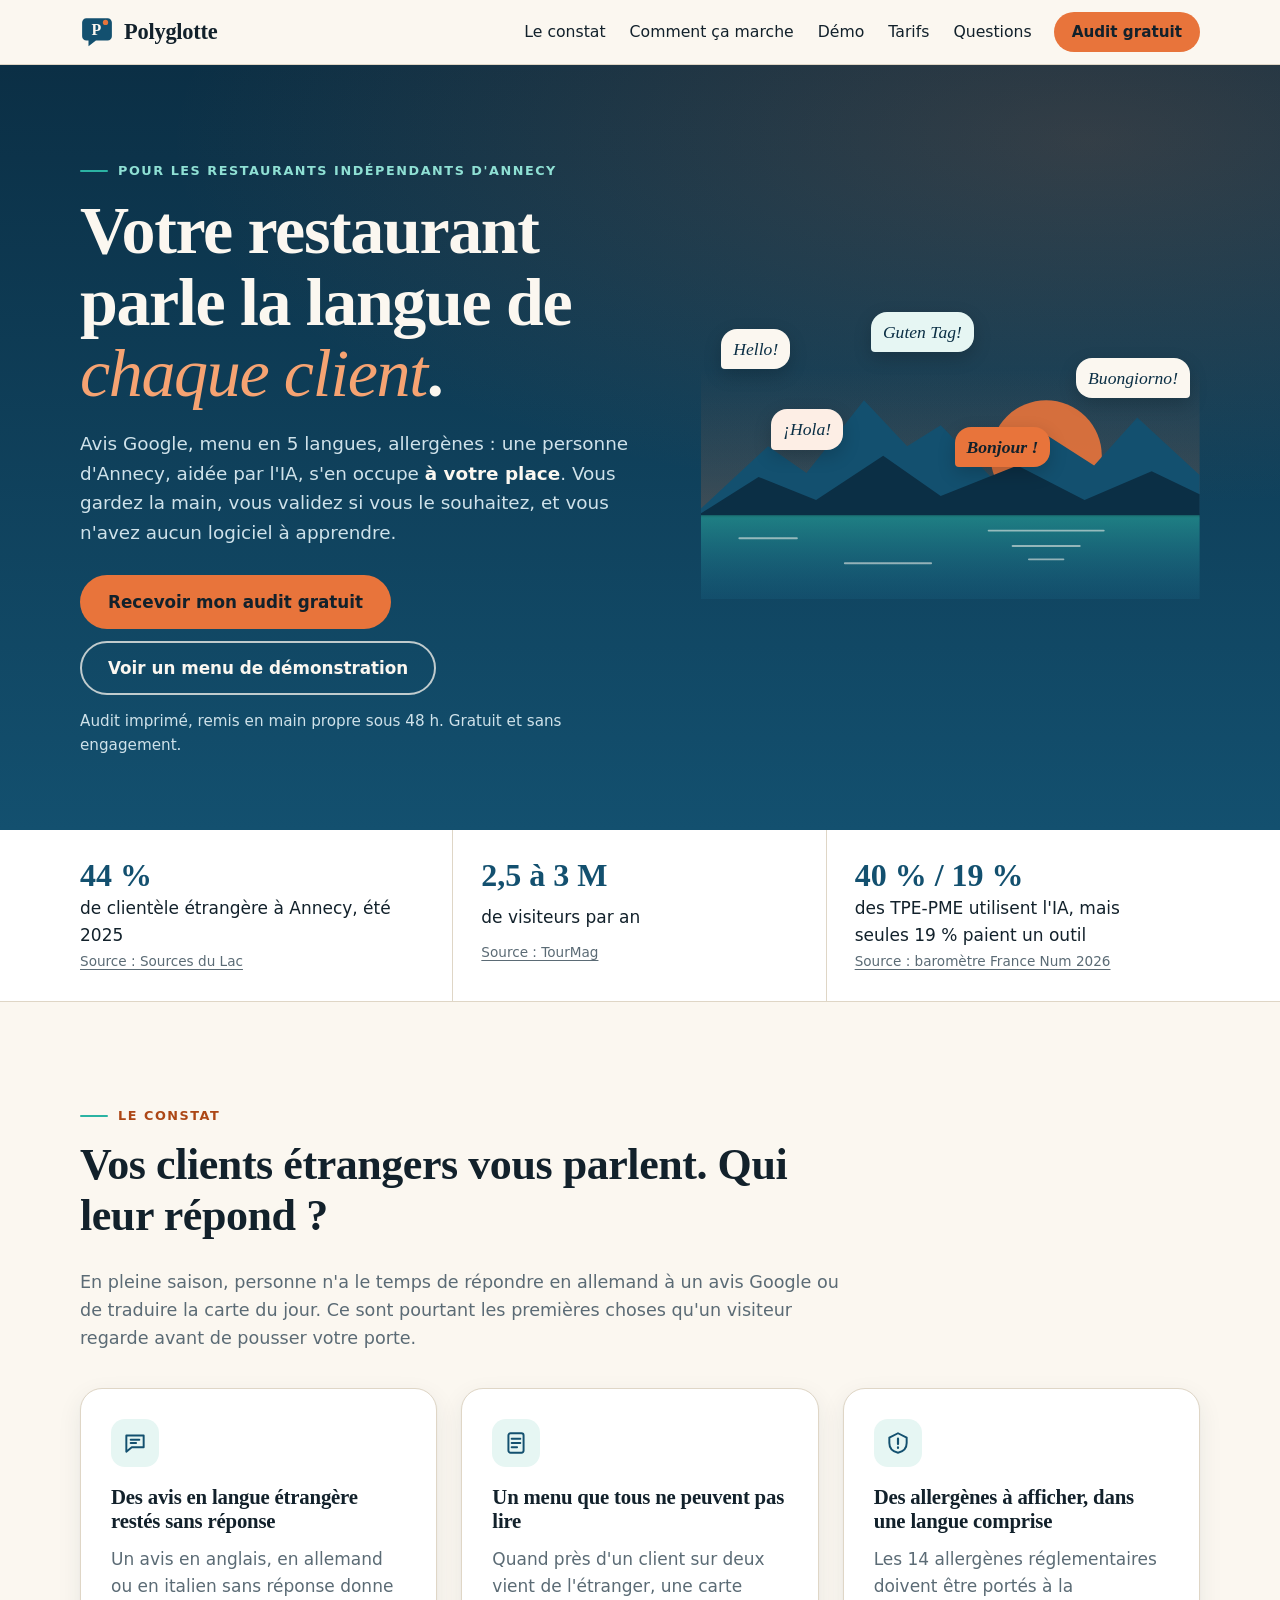
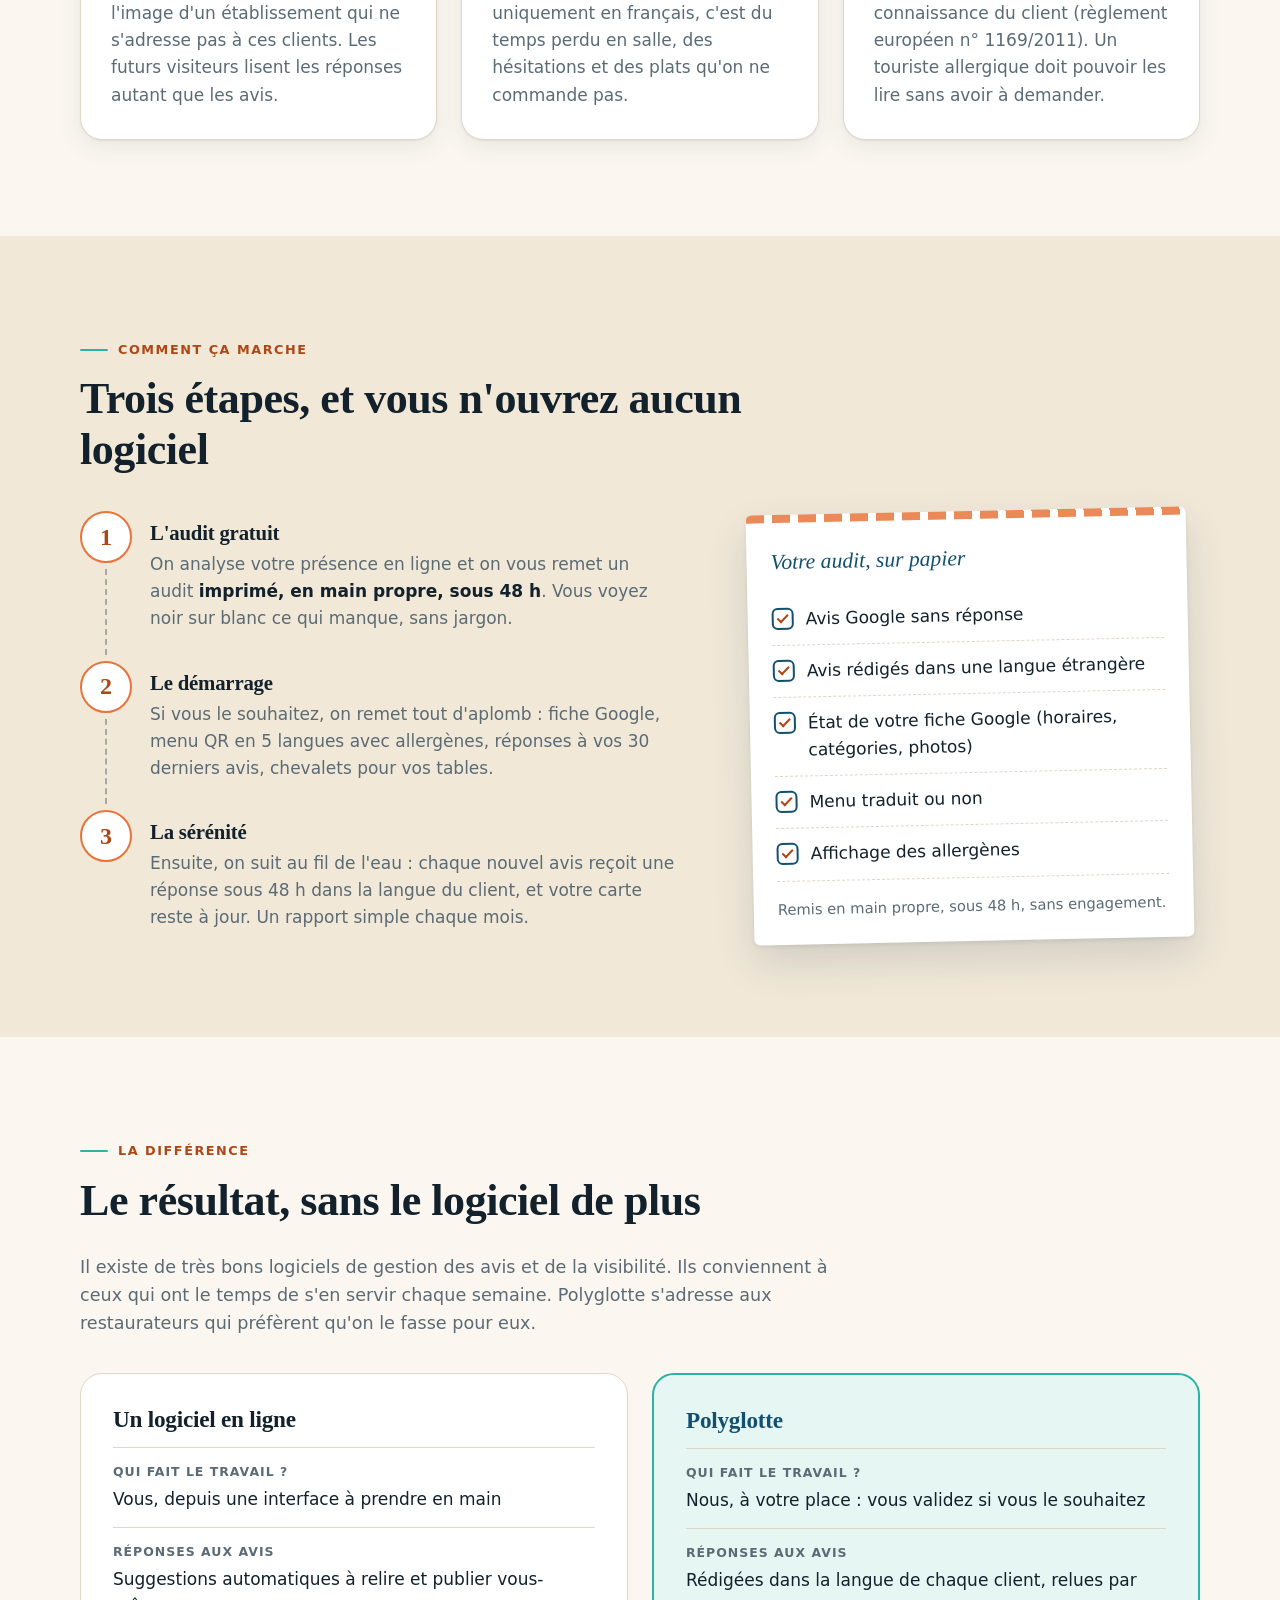
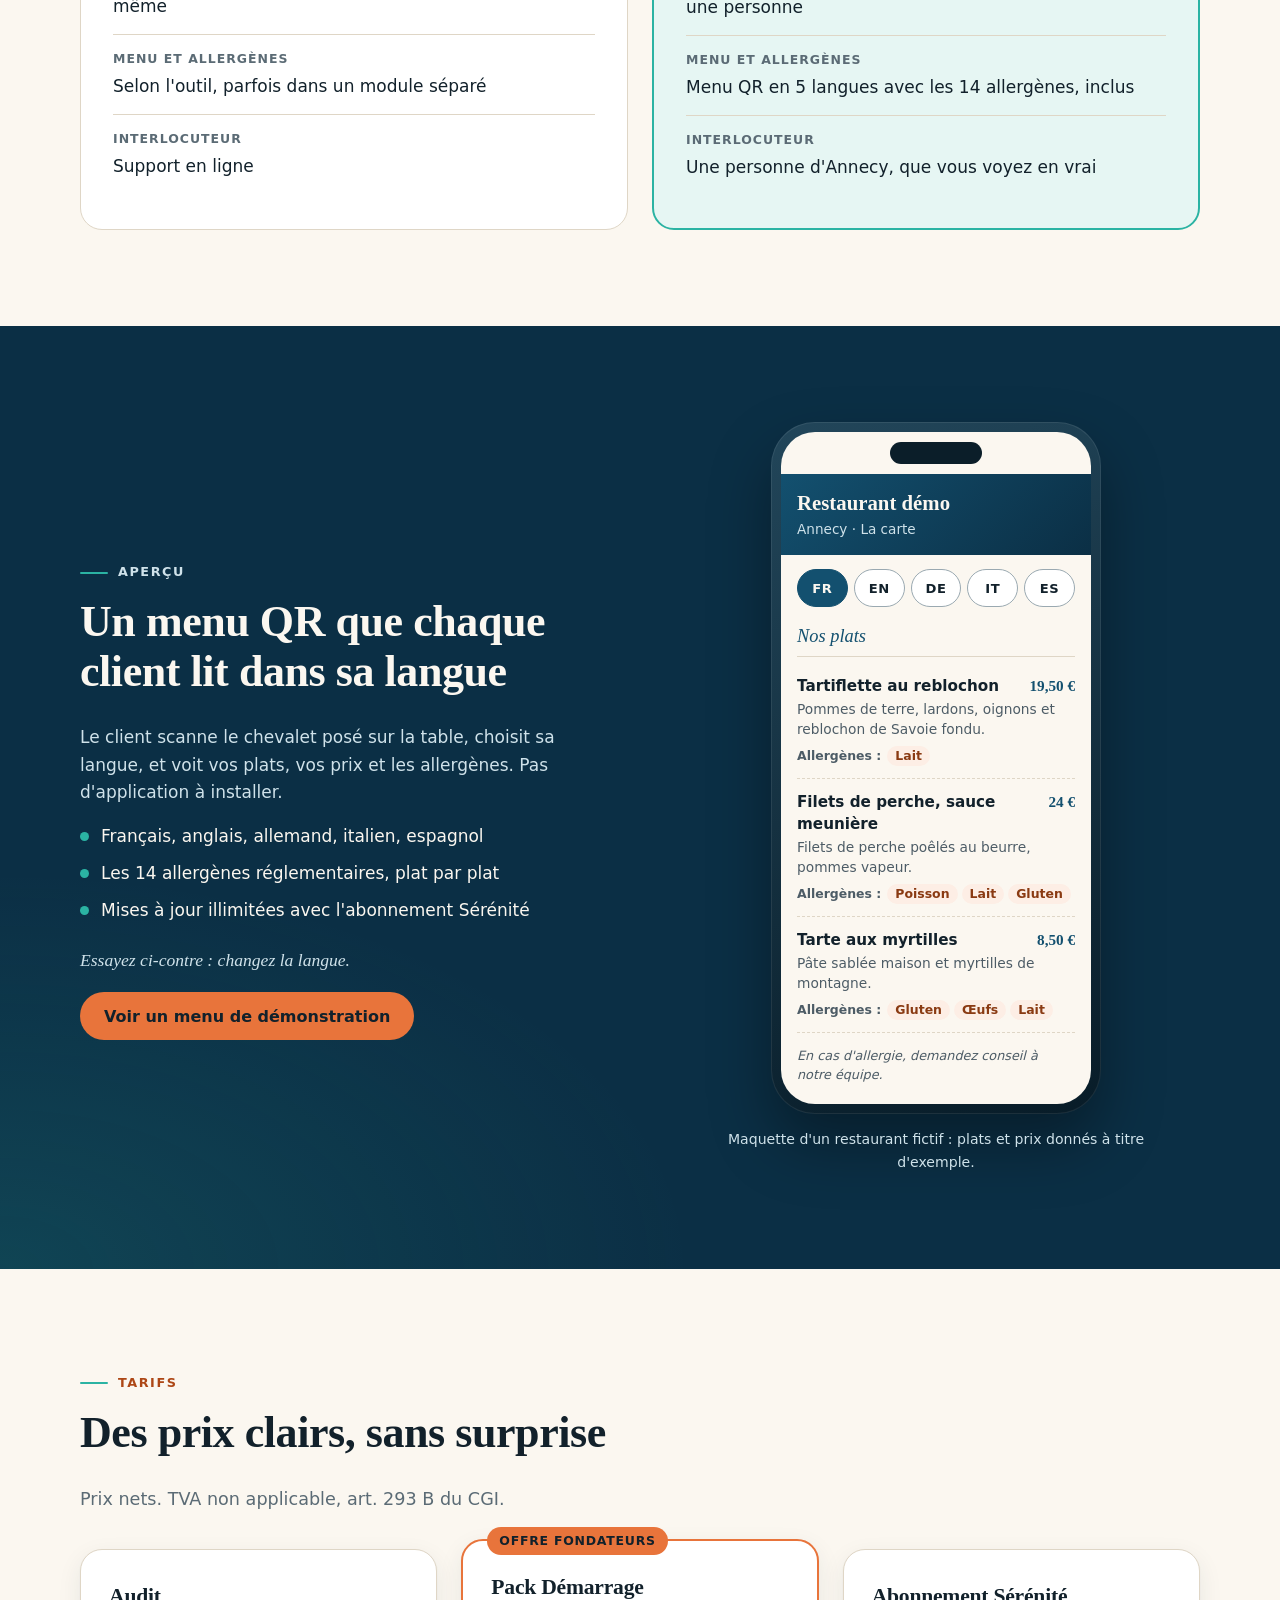
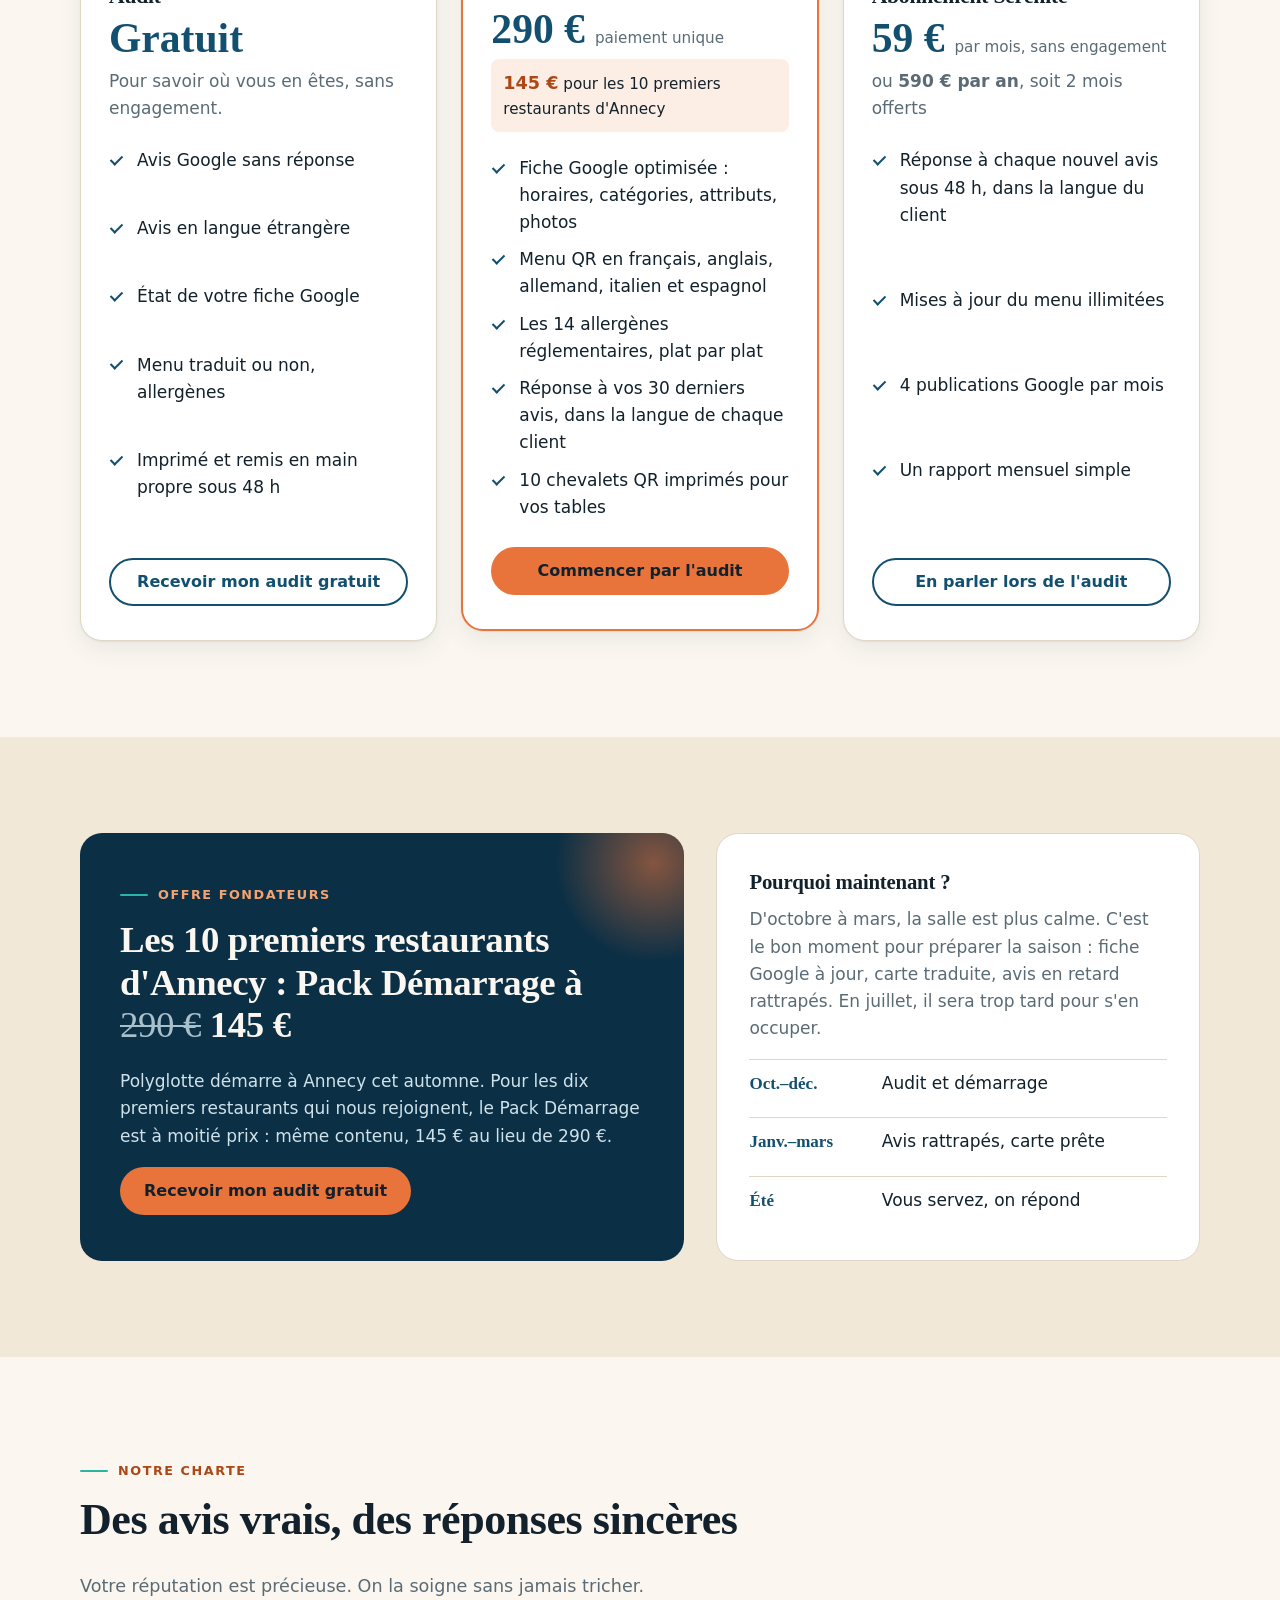
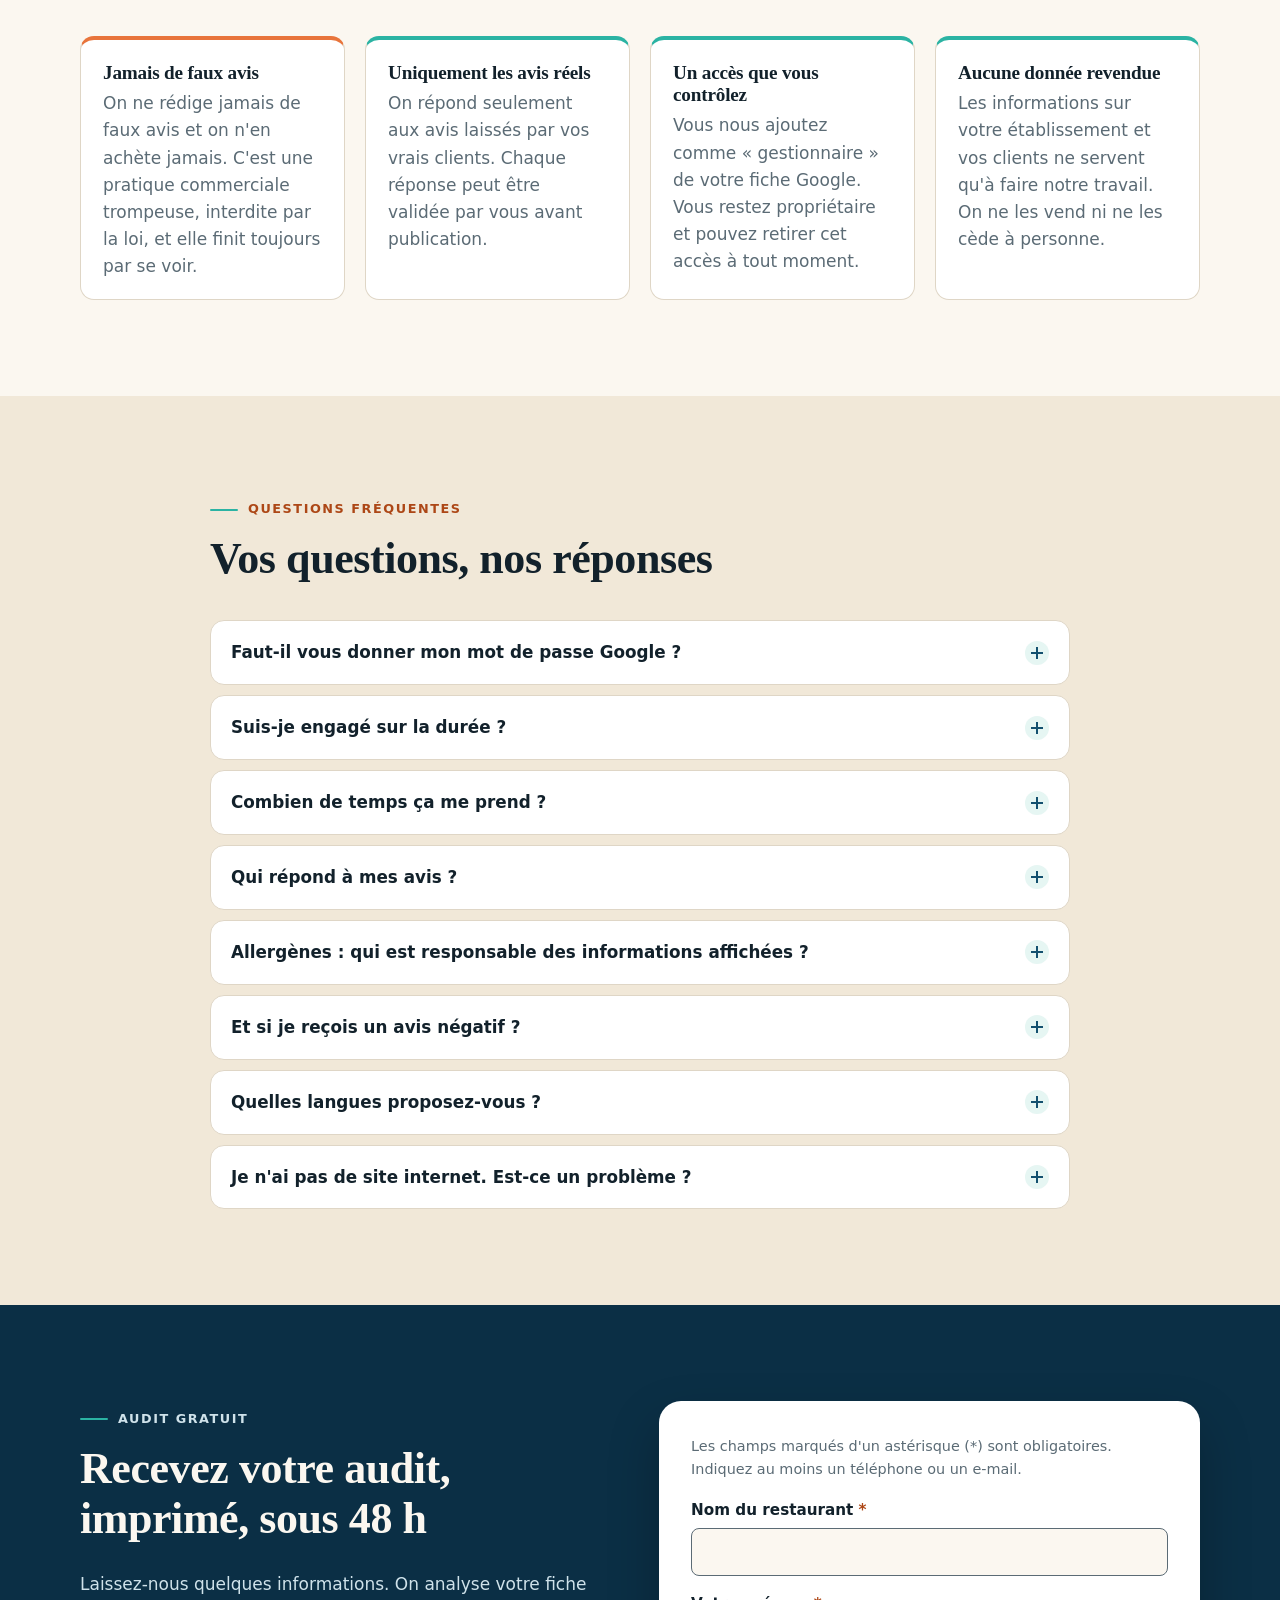
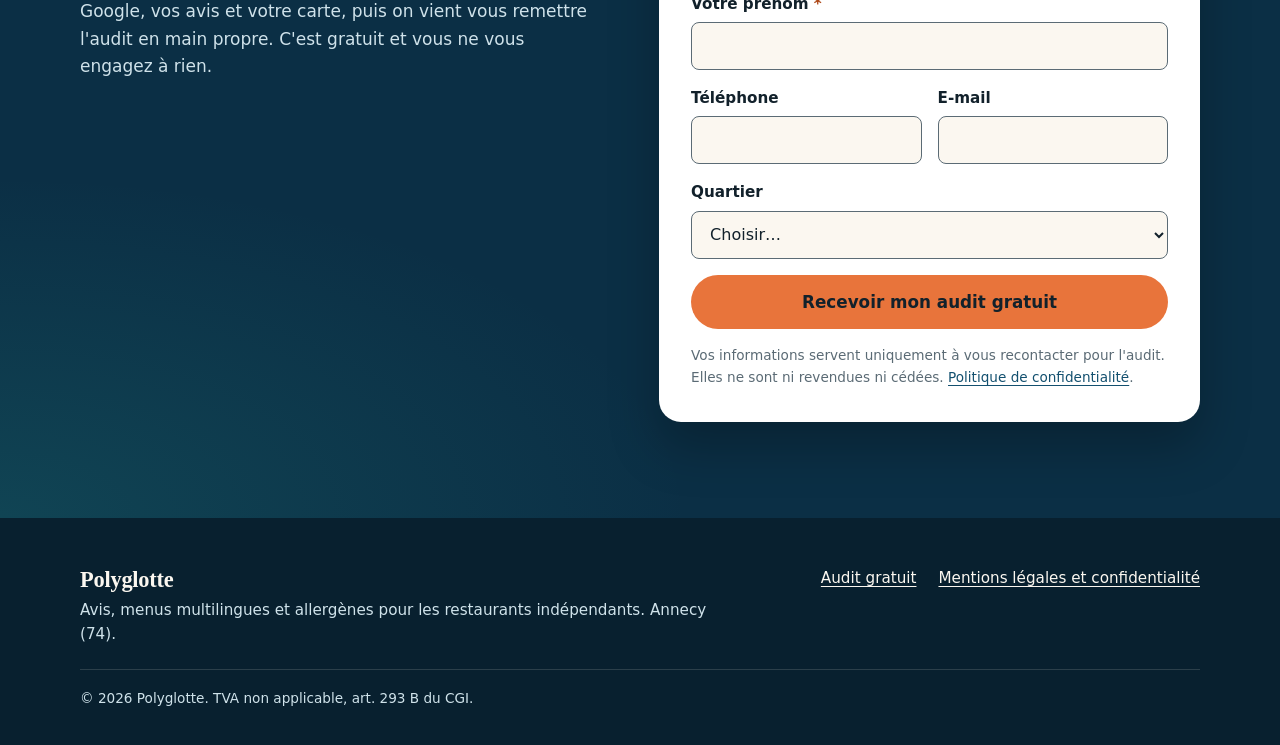
==== commit e203ea89: "WIP : site vitrine et audit (suite) Co-Authored-By: Claude Opus 5.5 <noreply@anthropic.com> Claude-S" ====
--- a/index.html
+++ b/index.html
@@ -6,6 +6,7 @@
   <title>Polyglotte, restaurants multilingues à Annecy</title>
   <meta name="description" content="Polyglotte s'occupe à votre place de vos avis Google, de votre menu QR en 5 langues et de vos allergènes. Un service local à Annecy, audit gratuit remis en main propre sous 48 h.">
   <meta name="theme-color" content="#0b2f45">
+  <script>document.documentElement.classList.add("js");</script>
   <meta property="og:type" content="website">
   <meta property="og:locale" content="fr_FR">
   <meta property="og:site_name" content="Polyglotte">
@@ -45,7 +46,7 @@
           <li><a href="#demo">Démo</a></li>
           <li><a href="#tarifs">Tarifs</a></li>
           <li><a href="#faq">Questions</a></li>
-          <li class="nav__cta"><a class="btn btn--accent btn--sm" href="#audit" data-cta="audit">Audit gratuit</a></li>
+          <li class="nav__cta"><a class="btn btn--accent btn--sm" href="#audit">Audit gratuit</a></li>
         </ul>
       </nav>
     </div>
@@ -60,7 +61,7 @@
           <h1 id="hero-titre" class="hero__titre">Votre restaurant parle la langue de <em>chaque client</em>.</h1>
           <p class="hero__lead">Avis Google, menu en 5 langues, allergènes&nbsp;: une personne d'Annecy, aidée par l'IA, s'en occupe <strong>à votre place</strong>. Vous gardez la main, vous validez si vous le souhaitez, et vous n'avez aucun logiciel à apprendre.</p>
           <div class="hero__actions">
-            <a class="btn btn--accent btn--lg" href="#audit" data-cta="audit">Recevoir mon audit gratuit</a>
+            <a class="btn btn--accent btn--lg" href="#audit">Recevoir mon audit gratuit</a>
             <a class="btn btn--ghost-clair btn--lg" href="menu/?r=demo">Voir un menu de démonstration</a>
           </div>
           <p class="hero__note">Audit imprimé, remis en main propre sous 48&nbsp;h. Gratuit et sans engagement.</p>
@@ -316,7 +317,7 @@
               <li>Menu traduit ou non, allergènes</li>
               <li>Imprimé et remis en main propre sous 48&nbsp;h</li>
             </ul>
-            <a class="btn btn--contour" href="#audit" data-cta="audit">Recevoir mon audit gratuit</a>
+            <a class="btn btn--contour" href="#audit">Recevoir mon audit gratuit</a>
           </article>
 
           <article class="tarif tarif--vedette" aria-labelledby="t-demarrage">
@@ -334,7 +335,7 @@
               <li>Réponse à vos 30 derniers avis, dans la langue de chaque client</li>
               <li>10 chevalets QR imprimés pour vos tables</li>
             </ul>
-            <a class="btn btn--accent" href="#audit" data-cta="audit">Commencer par l'audit</a>
+            <a class="btn btn--accent" href="#audit">Commencer par l'audit</a>
           </article>
 
           <article class="tarif" aria-labelledby="t-serenite">
@@ -350,7 +351,7 @@
               <li>4 publications Google par mois</li>
               <li>Un rapport mensuel simple</li>
             </ul>
-            <a class="btn btn--contour" href="#audit" data-cta="audit">En parler lors de l'audit</a>
+            <a class="btn btn--contour" href="#audit">En parler lors de l'audit</a>
           </article>
         </div>
       </div>
@@ -362,8 +363,8 @@
         <div class="fondateurs__carte">
           <p class="eyebrow">Offre fondateurs</p>
           <h2 id="fond-titre">Les 10 premiers restaurants d'Annecy&nbsp;: Pack Démarrage à <span class="prix-barre"><s>290&nbsp;€</s></span> 145&nbsp;€</h2>
-          <p>Polyglotte démarre à Annecy cet automne. Aux dix premiers restaurants qui nous font confiance, on offre la moitié du Pack Démarrage. En échange, on vous demande simplement vos retours francs pour améliorer le service.</p>
-          <a class="btn btn--accent" href="#audit" data-cta="audit">Recevoir mon audit gratuit</a>
+          <p>Polyglotte démarre à Annecy cet automne. Pour les dix premiers restaurants qui nous rejoignent, le Pack Démarrage est à moitié prix&nbsp;: même contenu, 145&nbsp;€ au lieu de 290&nbsp;€.</p>
+          <a class="btn btn--accent" href="#audit">Recevoir mon audit gratuit</a>
         </div>
         <div class="fondateurs__saison">
           <h3>Pourquoi maintenant&nbsp;?</h3>
@@ -396,7 +397,7 @@
           </li>
           <li class="charte__item">
             <h3>Un accès que vous contrôlez</h3>
-            <p>Vous nous ajoutez comme «&nbsp;gestionnaire&nbsp;» de votre fiche Google. Vous restez propriétaire et pouvez retirer cet accès à tout moment, en deux clics.</p>
+            <p>Vous nous ajoutez comme «&nbsp;gestionnaire&nbsp;» de votre fiche Google. Vous restez propriétaire et pouvez retirer cet accès à tout moment.</p>
           </li>
           <li class="charte__item">
             <h3>Aucune donnée revendue</h3>
@@ -538,7 +539,7 @@
             <div class="form__msg" id="form-msg" role="status" aria-live="polite" tabindex="-1" hidden></div>
           </form>
           <noscript>
-            <p class="form__noscript">Ce formulaire a besoin de JavaScript. Vous pouvez aussi nous contacter via les coordonnées indiquées dans les <a href="mentions-legales.html">mentions légales</a>.</p>
+            <p class="form__noscript">Ce formulaire a besoin de JavaScript pour fonctionner. Activez-le dans votre navigateur, ou rechargez la page.</p>
           </noscript>
         </div>
       </div>
@@ -554,7 +555,7 @@
       <ul class="site-footer__liens">
         <li data-config-if="email"><a data-config="email" data-config-show href="#audit">E-mail</a></li>
         <li data-config-if="telephone"><a data-config="telephone" data-config-show href="#audit">Téléphone</a></li>
-        <li><a href="#audit" data-cta="audit">Audit gratuit</a></li>
+        <li><a href="#audit">Audit gratuit</a></li>
         <li><a href="mentions-legales.html">Mentions légales et confidentialité</a></li>
       </ul>
       <p class="site-footer__legal">© <span data-annee>2026</span> Polyglotte. TVA non applicable, art. 293&nbsp;B du CGI.</p>
--- a/assets/css/site.css
+++ b/assets/css/site.css
@@ -0,0 +1,684 @@
+/* Polyglotte : styles du site vitrine.
+ * Les couleurs, polices et rayons viennent de tokens.css (chargé avant ce
+ * fichier par une balise <link>). Ici, seuls quelques jetons propres au
+ * site sont ajoutés (accent lisible en texte, erreurs, focus).
+ * Mobile d'abord : les règles de base visent ~360 px, puis on élargit.
+ */
+
+/* ---------- Jetons complémentaires (clair / sombre) ---------- */
+:root {
+  --accent-texte: #ad4716;      /* couchant assombri : 4,5:1 mini sur crème et sable */
+  --erreur: #b42318;
+  --focus: #1f7a9c;
+  --champ-bord: #5b6b75;        /* bordure de champ, 3:1 mini sur la surface */
+  --hero-doux: #cfe2ea;         /* texte secondaire sur fond lac */
+  --fixe-creme: #fbf7f0;
+  --fixe-encre: #12212b;
+  color-scheme: light;
+}
+@media (prefers-color-scheme: dark) {
+  :root:not([data-theme="light"]) {
+    --accent-texte: #f4a273;
+    --erreur: #ff9b8f;
+    --focus: #6cc3d9;
+    --champ-bord: #7f939d;
+    color-scheme: dark;
+  }
+}
+:root[data-theme="dark"] {
+  --accent-texte: #f4a273;
+  --erreur: #ff9b8f;
+  --focus: #6cc3d9;
+  --champ-bord: #7f939d;
+  color-scheme: dark;
+}
+
+/* ---------- Base ---------- */
+*, *::before, *::after { box-sizing: border-box; }
+html { -webkit-text-size-adjust: 100%; scroll-behavior: smooth; scroll-padding-top: 80px; }
+@media (prefers-reduced-motion: reduce) { html { scroll-behavior: auto; } }
+
+body {
+  margin: 0;
+  background: var(--bg);
+  color: var(--texte);
+  font-family: var(--f-texte);
+  font-size: 1.0625rem;
+  line-height: 1.6;
+  overflow-wrap: break-word;
+  -webkit-font-smoothing: antialiased;
+}
+
+h1, h2, h3 {
+  font-family: var(--f-titre);
+  font-weight: 600;
+  line-height: 1.15;
+  letter-spacing: -0.01em;
+  margin: 0 0 .6em;
+  font-variation-settings: "opsz" 72;
+}
+h2 { font-size: clamp(1.8rem, 5.2vw, 2.75rem); }
+h3 { font-size: 1.3rem; font-variation-settings: "opsz" 24; }
+p { margin: 0 0 1em; }
+ul, ol { margin: 0; padding: 0; }
+img, svg { max-width: 100%; }
+
+a { color: var(--primaire); text-underline-offset: 3px; text-decoration-thickness: 1px; }
+a:hover { text-decoration-thickness: 2px; }
+
+:focus-visible {
+  outline: 3px solid var(--focus);
+  outline-offset: 3px;
+  border-radius: 4px;
+}
+
+.sr-only {
+  position: absolute !important;
+  width: 1px; height: 1px;
+  padding: 0; margin: -1px;
+  overflow: hidden; clip: rect(0 0 0 0);
+  white-space: nowrap; border: 0;
+}
+
+.skip {
+  position: absolute; left: 16px; top: -60px; z-index: 100;
+  background: var(--lac-900); color: var(--fixe-creme);
+  padding: 10px 16px; border-radius: var(--r-s); font-weight: 600;
+}
+.skip:focus { top: 12px; }
+
+.wrap {
+  width: 100%;
+  max-width: calc(var(--max) + 48px);
+  margin-inline: auto;
+  padding-inline: 16px;
+}
+@media (min-width: 768px) { .wrap { padding-inline: 24px; } }
+
+/* ---------- Boutons ---------- */
+.btn {
+  display: inline-flex; align-items: center; justify-content: center; gap: .5em;
+  min-height: 48px; padding: 12px 22px;
+  border-radius: 999px; border: 2px solid transparent;
+  font: 600 1rem/1.2 var(--f-texte);
+  text-align: center; text-decoration: none; cursor: pointer;
+  transition: background-color .2s, color .2s, border-color .2s, transform .2s;
+}
+.btn:hover { transform: translateY(-1px); }
+.btn--sm { min-height: 40px; padding: 8px 16px; font-size: .95rem; }
+.btn--lg { min-height: 54px; padding: 14px 26px; font-size: 1.05rem; }
+.btn--plein { width: 100%; }
+
+.btn--accent { background: var(--couchant); color: var(--fixe-encre); }
+.btn--accent:hover { background: #f08a55; }
+
+.btn--contour { border-color: var(--primaire); color: var(--primaire); background: transparent; }
+.btn--contour:hover { background: var(--primaire); color: var(--bg); }
+
+.btn--ghost-clair { border-color: rgba(251, 247, 240, .75); color: var(--fixe-creme); background: transparent; }
+.btn--ghost-clair:hover { background: var(--fixe-creme); color: var(--lac-900); }
+
+@media (prefers-reduced-motion: reduce) { .btn { transition: none; } .btn:hover { transform: none; } }
+
+/* ---------- Surtitre ---------- */
+.eyebrow {
+  display: inline-flex; align-items: center; gap: 10px;
+  font-size: .8rem; font-weight: 700; letter-spacing: .12em; text-transform: uppercase;
+  color: var(--accent-texte);
+  margin-bottom: 14px;
+}
+.eyebrow::before {
+  content: ""; width: 28px; height: 2px; border-radius: 2px; background: var(--turquoise);
+}
+.eyebrow--clair { color: #8fe0d4; }
+
+/* ---------- En-tête ---------- */
+.site-header {
+  position: sticky; top: 0; z-index: 50;
+  background: color-mix(in srgb, var(--bg) 92%, transparent);
+  -webkit-backdrop-filter: saturate(1.4) blur(10px);
+  backdrop-filter: saturate(1.4) blur(10px);
+  border-bottom: 1px solid var(--ligne);
+}
+.site-header__in {
+  display: flex; align-items: center; justify-content: space-between; gap: 16px;
+  min-height: 64px; position: relative;
+}
+.logo {
+  display: inline-flex; align-items: center; gap: 10px;
+  color: var(--primaire); text-decoration: none;
+}
+.logo__mark { width: 34px; height: 34px; flex: none; }
+.logo__txt { font-family: var(--f-titre); font-weight: 650; font-size: 1.4rem; letter-spacing: -.01em; color: var(--texte); }
+
+.nav-toggle {
+  display: none;
+  align-items: center; gap: 10px;
+  min-height: 44px; padding: 8px 14px;
+  border: 1.5px solid var(--champ-bord); border-radius: 999px;
+  background: var(--surface); color: var(--texte);
+  font: 600 .95rem var(--f-texte); cursor: pointer;
+}
+.nav-toggle__bars, .nav-toggle__bars::before, .nav-toggle__bars::after {
+  display: block; width: 18px; height: 2px; border-radius: 2px; background: currentColor;
+  transition: transform .2s, opacity .2s;
+}
+.nav-toggle__bars { position: relative; }
+.nav-toggle__bars::before, .nav-toggle__bars::after { content: ""; position: absolute; left: 0; }
+.nav-toggle__bars::before { top: -6px; }
+.nav-toggle__bars::after { top: 6px; }
+.nav-toggle[aria-expanded="true"] .nav-toggle__bars { background: transparent; }
+.nav-toggle[aria-expanded="true"] .nav-toggle__bars::before { transform: translateY(6px) rotate(45deg); }
+.nav-toggle[aria-expanded="true"] .nav-toggle__bars::after { transform: translateY(-6px) rotate(-45deg); }
+
+.nav__list { list-style: none; display: flex; flex-wrap: wrap; align-items: center; gap: 4px 20px; }
+.nav__list a:not(.btn) {
+  color: var(--texte); text-decoration: none; font-weight: 500; font-size: .98rem;
+  padding: 8px 2px; display: inline-block;
+}
+.nav__list a:not(.btn):hover { color: var(--primaire); text-decoration: underline; }
+
+/* Menu mobile (actif seulement si JavaScript est disponible) */
+@media (max-width: 959px) {
+  .js .nav-toggle { display: inline-flex; }
+  .js .nav {
+    display: none;
+    position: absolute; left: 0; right: 0; top: 100%;
+    background: var(--bg);
+    border-bottom: 1px solid var(--ligne);
+    box-shadow: var(--ombre);
+    padding: 8px 16px 20px;
+  }
+  .js .nav.is-open { display: block; }
+  .js .nav__list { flex-direction: column; align-items: stretch; gap: 0; }
+  .js .nav__list a:not(.btn) { display: block; padding: 14px 4px; border-bottom: 1px solid var(--ligne); }
+  .js .nav__cta { margin-top: 16px; }
+  .js .nav__cta .btn { width: 100%; min-height: 48px; }
+  .nav { width: 100%; }
+  .site-header__in { flex-wrap: wrap; }
+  .js .site-header__in { flex-wrap: nowrap; }
+  :root:not(.js) .nav { padding-bottom: 10px; }
+}
+
+/* ---------- Hero ---------- */
+.hero {
+  position: relative;
+  background:
+    radial-gradient(120% 80% at 85% 10%, rgba(232, 116, 59, .18), transparent 60%),
+    linear-gradient(180deg, var(--lac-900) 0%, var(--lac-700) 100%);
+  color: var(--fixe-creme);
+  overflow: hidden;
+  --focus: #8fe0d4;
+}
+.hero__in {
+  display: grid; gap: 32px;
+  padding-top: 48px; padding-bottom: 32px;
+}
+.hero__titre {
+  font-size: clamp(2.3rem, 9vw, 4.25rem);
+  font-weight: 560;
+  line-height: 1.05;
+  letter-spacing: -.02em;
+  font-variation-settings: "opsz" 144;
+  margin-bottom: 20px;
+}
+.hero__titre em { font-style: italic; color: #f6a372; font-weight: 500; }
+.hero__lead { font-size: 1.15rem; color: var(--hero-doux); max-width: 36em; }
+.hero__lead strong { color: var(--fixe-creme); }
+.hero__actions { display: flex; flex-direction: column; gap: 12px; margin: 28px 0 14px; }
+.hero__note { font-size: .95rem; color: var(--hero-doux); margin: 0; }
+
+.hero__art {
+  position: relative;
+  width: 100%; max-width: 520px; margin-inline: auto;
+  aspect-ratio: 520 / 300;
+}
+.hero__paysage { position: absolute; inset: 0; width: 100%; height: 100%; }
+
+.bulle {
+  position: absolute;
+  font-family: var(--f-titre); font-style: italic; font-weight: 500;
+  font-size: clamp(.85rem, 3.4vw, 1.1rem);
+  background: var(--fixe-creme); color: var(--lac-900);
+  padding: 6px 12px; border-radius: 16px 16px 16px 4px;
+  box-shadow: 0 6px 18px rgba(0, 0, 0, .18);
+  white-space: nowrap;
+  animation: flotte 6s ease-in-out infinite;
+}
+.bulle--1 { left: 4%;  top: 6%; }
+.bulle--2 { left: 34%; top: 0%;  animation-delay: -1.5s; background: #e6f6f3; }
+.bulle--3 { right: 2%; top: 16%; animation-delay: -3s; border-radius: 16px 16px 4px 16px; }
+.bulle--4 { left: 14%; top: 34%; animation-delay: -4.5s; background: #fdeee5; }
+.bulle--5 { right: 30%; top: 40%; animation-delay: -2s; background: var(--couchant); color: var(--fixe-encre); font-weight: 600; }
+@keyframes flotte { 0%, 100% { transform: translateY(0); } 50% { transform: translateY(-6px); } }
+@media (prefers-reduced-motion: reduce) { .bulle { animation: none; } }
+
+@media (min-width: 560px) {
+  .hero__actions { flex-direction: row; flex-wrap: wrap; }
+}
+@media (min-width: 960px) {
+  .hero__in { grid-template-columns: 1.15fr 1fr; align-items: center; gap: 48px; padding-top: 88px; padding-bottom: 72px; }
+  .hero__art { max-width: none; }
+}
+
+/* ---------- Chiffres sourcés ---------- */
+.chiffres { background: var(--surface); border-bottom: 1px solid var(--ligne); }
+.chiffres__list { list-style: none; display: grid; gap: 0; }
+.chiffres__list li {
+  display: grid; gap: 2px;
+  padding: 22px 0;
+  border-bottom: 1px solid var(--ligne);
+}
+.chiffres__list li:last-child { border-bottom: 0; }
+.chiffres__val { font-family: var(--f-titre); font-size: 2rem; font-weight: 600; color: var(--primaire); line-height: 1.1; }
+.chiffres__lib { color: var(--texte); }
+.chiffres__src { font-size: .85rem; color: var(--texte-doux); }
+@media (min-width: 820px) {
+  .chiffres__list { grid-template-columns: repeat(3, 1fr); }
+  .chiffres__list li { padding: 28px 28px 28px 0; border-bottom: 0; border-right: 1px solid var(--ligne); }
+  .chiffres__list li + li { padding-left: 28px; }
+  .chiffres__list li:last-child { border-right: 0; }
+}
+
+/* ---------- Sections ---------- */
+.section { padding: 64px 0; }
+@media (min-width: 960px) { .section { padding: 96px 0; } }
+.section--sable { background: var(--sable); }
+.section--lac {
+  background:
+    radial-gradient(90% 70% at 0% 100%, rgba(43, 179, 163, .16), transparent 60%),
+    var(--lac-900);
+  color: var(--fixe-creme);
+  --focus: #8fe0d4;
+}
+.section--lac p { color: var(--hero-doux); }
+.section__head { max-width: 46em; margin-bottom: 36px; }
+.section__lead { font-size: 1.1rem; color: var(--texte-doux); margin: 0; }
+
+/* Le constat */
+.cartes-pb { display: grid; gap: 16px; }
+.carte-pb {
+  background: var(--surface);
+  border: 1px solid var(--ligne);
+  border-radius: var(--r-l);
+  padding: 24px;
+  box-shadow: var(--ombre);
+}
+.carte-pb p { color: var(--texte-doux); margin: 0; }
+.carte-pb__ico {
+  width: 48px; height: 48px; border-radius: 14px;
+  display: grid; place-items: center;
+  background: var(--turquoise-50); color: var(--primaire);
+  margin-bottom: 18px;
+}
+.carte-pb__ico svg { width: 26px; height: 26px; }
+@media (min-width: 820px) { .cartes-pb { grid-template-columns: repeat(3, 1fr); gap: 24px; } .carte-pb { padding: 30px; } }
+
+/* Méthode */
+.methode { display: grid; gap: 40px; align-items: start; }
+.etapes { list-style: none; display: grid; gap: 28px; position: relative; }
+.etape { display: grid; grid-template-columns: 52px 1fr; gap: 18px; position: relative; }
+.etape:not(:last-child)::after {
+  content: ""; position: absolute; left: 25px; top: 58px; bottom: -22px;
+  border-left: 2px dashed var(--champ-bord); opacity: .5;
+}
+.etape__num {
+  width: 52px; height: 52px; border-radius: 50%;
+  display: grid; place-items: center;
+  font-family: var(--f-titre); font-size: 1.5rem; font-weight: 600;
+  background: var(--surface); color: var(--accent-texte);
+  border: 2px solid var(--couchant);
+}
+.etape h3 { margin: 10px 0 6px; }
+.etape p { margin: 0; color: var(--texte-doux); }
+.etape p strong { color: var(--texte); }
+
+.audit-feuille {
+  position: relative;
+  background: var(--surface);
+  border-radius: 6px;
+  padding: 30px 24px 24px;
+  box-shadow: 0 2px 4px rgba(11, 47, 69, .08), 0 18px 40px rgba(11, 47, 69, .14);
+  transform: rotate(-1.2deg);
+  max-width: 440px;
+  margin-inline: auto;
+  width: 100%;
+}
+.audit-feuille::before {
+  content: ""; position: absolute; left: 0; right: 0; top: 0; height: 8px;
+  background: repeating-linear-gradient(90deg, var(--couchant) 0 18px, transparent 18px 26px);
+  border-radius: 6px 6px 0 0; opacity: .85;
+}
+.audit-feuille__tag {
+  font-family: var(--f-titre); font-style: italic; font-size: 1.35rem;
+  color: var(--primaire); margin-bottom: 14px;
+}
+.audit-feuille__list { list-style: none; display: grid; gap: 0; }
+.audit-feuille__list li {
+  display: flex; gap: 12px; align-items: flex-start;
+  padding: 12px 0; border-bottom: 1px dashed var(--ligne);
+}
+.coche {
+  flex: none; width: 22px; height: 22px; margin-top: 2px;
+  border: 2px solid var(--primaire); border-radius: 6px; position: relative;
+}
+.coche::after {
+  content: ""; position: absolute; left: 6px; top: 2px; width: 6px; height: 11px;
+  border: solid var(--accent-texte); border-width: 0 2.5px 2.5px 0; transform: rotate(45deg);
+}
+.audit-feuille__pied { margin: 16px 0 0; font-size: .92rem; color: var(--texte-doux); }
+@media (min-width: 900px) { .methode { grid-template-columns: 1.3fr 1fr; gap: 64px; } }
+@media (prefers-reduced-motion: reduce) { .audit-feuille { transform: none; } }
+
+/* Service vs logiciel */
+.compare { display: grid; gap: 16px; }
+.compare__col {
+  border-radius: var(--r-l);
+  padding: 26px 24px;
+  border: 1px solid var(--ligne);
+  background: var(--surface);
+}
+.compare__col--nous { background: var(--turquoise-50); border: 2px solid var(--turquoise); }
+.compare__titre { font-size: 1.45rem; margin-bottom: 14px; }
+.compare__col--nous .compare__titre { color: var(--primaire); }
+.compare__list { margin: 0; display: grid; gap: 0; }
+.compare__list > div { padding: 14px 0; border-top: 1px solid var(--ligne); }
+.compare__list dt { font-size: .78rem; font-weight: 700; letter-spacing: .08em; text-transform: uppercase; color: var(--texte-doux); margin-bottom: 4px; }
+.compare__list dd { margin: 0; }
+.compare__col--nous dd { font-weight: 500; }
+@media (min-width: 820px) { .compare { grid-template-columns: 1fr 1fr; gap: 24px; } .compare__col { padding: 32px; } }
+
+/* ---------- Démo menu ---------- */
+.demo { display: grid; gap: 40px; align-items: center; }
+.demo h2 { color: var(--fixe-creme); }
+.demo__points { list-style: none; display: grid; gap: 10px; margin: 0 0 22px; }
+.demo__points li { display: flex; gap: 12px; align-items: baseline; color: var(--fixe-creme); }
+.demo__points li::before {
+  content: ""; flex: none; width: 9px; height: 9px; border-radius: 50%;
+  background: var(--turquoise); transform: translateY(-1px);
+}
+.demo__essai { font-family: var(--f-titre); font-style: italic; font-size: 1.1rem; }
+.demo__fig { margin: 0; display: grid; justify-items: center; gap: 14px; }
+.demo__legende { font-size: .88rem; color: var(--hero-doux); text-align: center; max-width: 30em; }
+@media (min-width: 900px) { .demo { grid-template-columns: 1fr 1fr; gap: 64px; } }
+
+.phone {
+  width: min(100%, 330px);
+  border-radius: 44px;
+  padding: 10px;
+  background: linear-gradient(160deg, #22465a, #081c28);
+  box-shadow: 0 30px 60px rgba(0, 0, 0, .35), inset 0 0 0 1px rgba(255, 255, 255, .08);
+}
+.phone__ecran {
+  border-radius: 34px;
+  background: var(--fixe-creme);
+  color: var(--fixe-encre);
+  padding: 0 16px 20px;
+  min-height: 560px;
+  overflow: hidden;
+  font-size: .95rem;
+  line-height: 1.45;
+  --focus: #1f7a9c;
+}
+.pm-top { display: flex; justify-content: center; padding: 10px 0 6px; }
+.pm-encoche { width: 92px; height: 22px; border-radius: 999px; background: #0b1e29; }
+.pm-head {
+  margin: 4px -16px 14px; padding: 14px 16px 16px;
+  background: linear-gradient(135deg, var(--lac-700), var(--lac-900));
+  color: var(--fixe-creme);
+}
+.pm-resto { font-family: var(--f-titre); font-size: 1.3rem; font-weight: 600; margin: 0; color: var(--fixe-creme) !important; }
+.pm-sub { margin: 2px 0 0; font-size: .85rem; color: var(--hero-doux) !important; }
+.pm-langs { display: flex; gap: 6px; margin-bottom: 16px; }
+.pm-lang {
+  flex: 1 1 0; min-width: 0; min-height: 38px;
+  border: 1.5px solid #9aa9b1; border-radius: 999px;
+  background: #ffffff; color: var(--fixe-encre);
+  font: 700 .82rem var(--f-texte); letter-spacing: .04em; cursor: pointer;
+  transition: background-color .15s, color .15s, border-color .15s;
+}
+.pm-lang:hover { border-color: var(--lac-700); }
+.pm-lang[aria-pressed="true"] { background: var(--lac-700); border-color: var(--lac-700); color: var(--fixe-creme); }
+.pm-titre {
+  font-family: var(--f-titre); font-style: italic; font-size: 1.15rem; color: var(--lac-700) !important;
+  margin: 0 0 6px; padding-bottom: 6px; border-bottom: 1px solid #dfd6c6;
+}
+.pm-plats { list-style: none; }
+.pm-plat { padding: 12px 0; border-bottom: 1px dashed #dfd6c6; }
+.pm-plat__l1 { display: flex; justify-content: space-between; gap: 10px; align-items: baseline; }
+.pm-plat__nom { font-weight: 650; color: var(--fixe-encre); }
+.pm-plat__prix { font-family: var(--f-titre); font-weight: 600; color: var(--lac-700); white-space: nowrap; }
+.pm-plat__desc { margin: 3px 0 6px; font-size: .86rem; color: #4d5c66 !important; }
+.pm-all { margin: 0; font-size: .78rem; color: #4d5c66 !important; display: flex; flex-wrap: wrap; gap: 4px; align-items: center; }
+.pm-all__lib { font-weight: 600; margin-right: 2px; }
+.pm-chip {
+  display: inline-block; padding: 1px 8px; border-radius: 999px;
+  background: #fdeee5; color: #8a3a12; font-weight: 600;
+}
+.pm-note { margin: 14px 0 0; font-size: .8rem; color: #4d5c66 !important; font-style: italic; }
+.pm-plats.is-switching { opacity: .35; }
+.pm-plats { transition: opacity .18s; }
+@media (prefers-reduced-motion: reduce) { .pm-plats { transition: none; } }
+
+/* ---------- Tarifs ---------- */
+.tarifs { display: grid; gap: 20px; align-items: stretch; }
+.tarif {
+  position: relative;
+  display: flex; flex-direction: column;
+  background: var(--surface);
+  border: 1px solid var(--ligne);
+  border-radius: var(--r-l);
+  padding: 28px 24px;
+  box-shadow: var(--ombre);
+}
+.tarif--vedette { border: 2px solid var(--couchant); }
+.tarif__badge {
+  position: absolute; top: -14px; left: 24px;
+  margin: 0; padding: 4px 12px; border-radius: 999px;
+  background: var(--couchant); color: var(--fixe-encre);
+  font-size: .78rem; font-weight: 700; letter-spacing: .06em; text-transform: uppercase;
+}
+.tarif__nom { font-size: 1.35rem; margin-bottom: 10px; }
+.tarif__prix { display: flex; flex-wrap: wrap; align-items: baseline; gap: 4px 10px; margin-bottom: 8px; }
+.tarif__montant { font-family: var(--f-titre); font-size: 2.6rem; font-weight: 600; line-height: 1; color: var(--primaire); }
+.tarif__periode { color: var(--texte-doux); font-size: .95rem; }
+.tarif__desc, .tarif__alt { color: var(--texte-doux); }
+.tarif__fondateur {
+  background: var(--couchant-50); color: var(--texte);
+  border-radius: var(--r-s); padding: 10px 12px; font-size: .95rem;
+}
+.tarif__fondateur strong { color: var(--accent-texte); font-size: 1.1rem; }
+.tarif__list { list-style: none; display: grid; gap: 10px; margin: 8px 0 26px; flex: 1; }
+.tarif__list li { position: relative; padding-left: 28px; }
+.tarif__list li::before {
+  content: ""; position: absolute; left: 4px; top: .35em; width: 7px; height: 12px;
+  border: solid var(--primaire); border-width: 0 2.5px 2.5px 0; transform: rotate(45deg);
+}
+.tarif .btn { width: 100%; }
+@media (min-width: 900px) {
+  .tarifs { grid-template-columns: repeat(3, 1fr); gap: 24px; }
+  .tarif { padding: 34px 28px; }
+  .tarif--vedette { transform: translateY(-10px); }
+}
+
+/* ---------- Offre fondateurs ---------- */
+.fondateurs { display: grid; gap: 24px; align-items: stretch; }
+.fondateurs__carte {
+  position: relative; overflow: hidden;
+  background: var(--lac-900); color: var(--fixe-creme);
+  border-radius: var(--r-l);
+  padding: 32px 24px;
+  --focus: #8fe0d4;
+}
+.fondateurs__carte::after {
+  content: ""; position: absolute; right: -70px; top: -70px;
+  width: 200px; height: 200px; border-radius: 50%;
+  background: radial-gradient(circle, rgba(232, 116, 59, .55), rgba(232, 116, 59, 0) 70%);
+  pointer-events: none;
+}
+.fondateurs__carte > * { position: relative; z-index: 1; }
+.fondateurs__carte .eyebrow { color: #f6a372; }
+.fondateurs__carte h2 { font-size: clamp(1.6rem, 4.6vw, 2.3rem); }
+.fondateurs__carte p { color: var(--hero-doux); }
+.prix-barre s { color: #a9c0cb; font-weight: 400; text-decoration-thickness: 2px; }
+.fondateurs__saison {
+  background: var(--surface); border: 1px solid var(--ligne);
+  border-radius: var(--r-l); padding: 28px 24px;
+}
+.fondateurs__saison p { color: var(--texte-doux); }
+.saison { list-style: none; display: grid; gap: 10px; margin-top: 8px; }
+.saison li {
+  display: grid; grid-template-columns: 7.2em 1fr; gap: 10px; align-items: baseline;
+  padding: 10px 0; border-top: 1px solid var(--ligne);
+}
+.saison__mois { font-family: var(--f-titre); font-weight: 600; color: var(--primaire); }
+@media (min-width: 900px) {
+  .fondateurs { grid-template-columns: 1.25fr 1fr; gap: 32px; }
+  .fondateurs__carte { padding: 44px 40px; }
+  .fondateurs__saison { padding: 36px 32px; }
+}
+
+/* ---------- Charte ---------- */
+.charte { list-style: none; display: grid; gap: 16px; }
+.charte__item {
+  background: var(--surface);
+  border: 1px solid var(--ligne);
+  border-top: 4px solid var(--turquoise);
+  border-radius: var(--r-m);
+  padding: 22px 22px 18px;
+}
+.charte__item:first-child { border-top-color: var(--couchant); }
+.charte__item h3 { font-size: 1.2rem; margin-bottom: 6px; }
+.charte__item p { margin: 0; color: var(--texte-doux); }
+@media (min-width: 640px) { .charte { grid-template-columns: 1fr 1fr; } }
+@media (min-width: 1040px) { .charte { grid-template-columns: repeat(4, 1fr); gap: 20px; } }
+
+/* ---------- FAQ ---------- */
+.faq-wrap { max-width: calc(860px + 48px); }
+.faq { display: grid; gap: 10px; }
+.faq details {
+  background: var(--surface);
+  border: 1px solid var(--ligne);
+  border-radius: var(--r-m);
+}
+.faq summary {
+  list-style: none; cursor: pointer;
+  position: relative;
+  padding: 18px 56px 18px 20px;
+  font-weight: 600; font-size: 1.05rem;
+  border-radius: var(--r-m);
+}
+.faq summary::-webkit-details-marker { display: none; }
+.faq summary::after {
+  content: ""; position: absolute; right: 20px; top: 50%;
+  width: 24px; height: 24px; margin-top: -12px; border-radius: 50%;
+  background:
+    linear-gradient(var(--primaire), var(--primaire)) center / 12px 2px no-repeat,
+    linear-gradient(var(--primaire), var(--primaire)) center / 2px 12px no-repeat,
+    var(--turquoise-50);
+}
+.faq details[open] summary::after {
+  background:
+    linear-gradient(var(--primaire), var(--primaire)) center / 12px 2px no-repeat,
+    var(--turquoise-50);
+}
+.faq summary:hover { color: var(--primaire); }
+.faq__rep { padding: 0 20px 18px; }
+.faq__rep p { margin: 0; color: var(--texte-doux); }
+
+/* ---------- Contact / formulaire ---------- */
+.contact { display: grid; gap: 36px; align-items: start; }
+.contact h2 { color: var(--fixe-creme); }
+.contact__direct {
+  margin-top: 28px; padding-top: 22px;
+  border-top: 1px solid rgba(251, 247, 240, .2);
+}
+.contact__direct-titre { font-weight: 600; color: var(--fixe-creme) !important; }
+.contact__liens { list-style: none; display: grid; gap: 8px; }
+.lien-clair { color: var(--fixe-creme); font-weight: 500; display: inline-block; padding: 4px 0; }
+.lien-clair:hover { color: #8fe0d4; }
+
+.contact__form {
+  background: var(--surface); color: var(--texte);
+  border-radius: var(--r-l);
+  padding: 24px 20px;
+  box-shadow: 0 24px 50px rgba(0, 0, 0, .25);
+  --focus: var(--lac-500);
+}
+@media (prefers-color-scheme: dark) { :root:not([data-theme="light"]) .contact__form { --focus: #6cc3d9; } }
+:root[data-theme="dark"] .contact__form { --focus: #6cc3d9; }
+.contact__form p { color: var(--texte-doux); }
+.form { display: grid; gap: 16px; }
+.form__intro { font-size: .9rem; margin: 0; }
+.champ { display: grid; gap: 6px; min-width: 0; }
+.champ label { font-weight: 600; font-size: .95rem; color: var(--texte); }
+.req { color: var(--accent-texte); }
+.champ input, .champ select {
+  width: 100%; min-height: 48px;
+  padding: 10px 14px;
+  font: 400 1rem var(--f-texte);
+  color: var(--texte);
+  background: var(--bg);
+  border: 1.5px solid var(--champ-bord);
+  border-radius: var(--r-s);
+}
+.champ input:focus-visible, .champ select:focus-visible { border-color: var(--focus); outline-offset: 1px; }
+.champ input[aria-invalid="true"] { border-color: var(--erreur); border-width: 2px; }
+.champ__err { margin: 0; font-size: .9rem; font-weight: 500; color: var(--erreur) !important; }
+.champ-duo { display: grid; gap: 16px; }
+@media (min-width: 560px) { .champ-duo { grid-template-columns: 1fr 1fr; } }
+.form__rgpd { font-size: .85rem; margin: 0; }
+.form__msg {
+  padding: 14px 16px;
+  border-radius: var(--r-s);
+  background: var(--turquoise-50);
+  border-left: 4px solid var(--turquoise);
+  color: var(--texte);
+}
+.form__msg p { color: var(--texte) !important; margin: 0 0 .4em; }
+.form__msg p:last-child { margin: 0; }
+.form__msg--alerte { background: var(--couchant-50); border-left-color: var(--couchant); }
+.form__noscript { margin-top: 12px; }
+@media (min-width: 900px) {
+  .contact { grid-template-columns: 1fr 1.05fr; gap: 64px; }
+  .contact__form { padding: 34px 32px; }
+}
+
+/* ---------- Pied de page ---------- */
+.site-footer {
+  background: #08202f; color: var(--hero-doux);
+  padding: 44px 0 36px;
+  font-size: .95rem;
+  --focus: #8fe0d4;
+}
+.site-footer__in { display: grid; gap: 22px; }
+.logo--pied { margin: 0 0 6px; }
+.logo--pied .logo__txt { color: var(--fixe-creme); }
+.site-footer p { margin: 0; }
+.site-footer__liens { list-style: none; display: flex; flex-wrap: wrap; gap: 6px 22px; }
+.site-footer a { color: var(--fixe-creme); display: inline-block; padding: 4px 0; }
+.site-footer__legal { font-size: .85rem; padding-top: 18px; border-top: 1px solid rgba(251, 247, 240, .14); }
+@media (min-width: 900px) {
+  .site-footer__in { grid-template-columns: 1.4fr 1fr; align-items: start; }
+  .site-footer__liens { justify-content: flex-end; }
+  .site-footer__legal { grid-column: 1 / -1; }
+}
+
+/* ---------- Page « Mentions légales » ---------- */
+.page-legale { padding: 48px 0 72px; }
+.page-legale .wrap { max-width: calc(780px + 48px); }
+.page-legale h1 { font-size: clamp(2rem, 6vw, 3rem); }
+.page-legale h2 { font-size: clamp(1.4rem, 4vw, 1.9rem); margin-top: 1.8em; padding-top: .6em; border-top: 1px solid var(--ligne); }
+.page-legale h3 { font-size: 1.15rem; margin-top: 1.4em; }
+.page-legale ul { padding-left: 1.2em; margin: 0 0 1em; }
+.page-legale li { margin-bottom: .35em; }
+.page-legale .bloc {
+  background: var(--surface); border: 1px solid var(--ligne);
+  border-radius: var(--r-m); padding: 18px 20px; margin: 0 0 1em;
+}
+.page-legale dl { margin: 0; display: grid; gap: 10px; }
+.page-legale dt { font-size: .8rem; font-weight: 700; letter-spacing: .08em; text-transform: uppercase; color: var(--texte-doux); }
+.page-legale dd { margin: 0; }
+.a-completer { color: var(--accent-texte); font-style: italic; }
+.page-legale .maj { color: var(--texte-doux); font-size: .95rem; }
+.retour { display: inline-flex; align-items: center; gap: 8px; font-weight: 600; margin-bottom: 18px; }
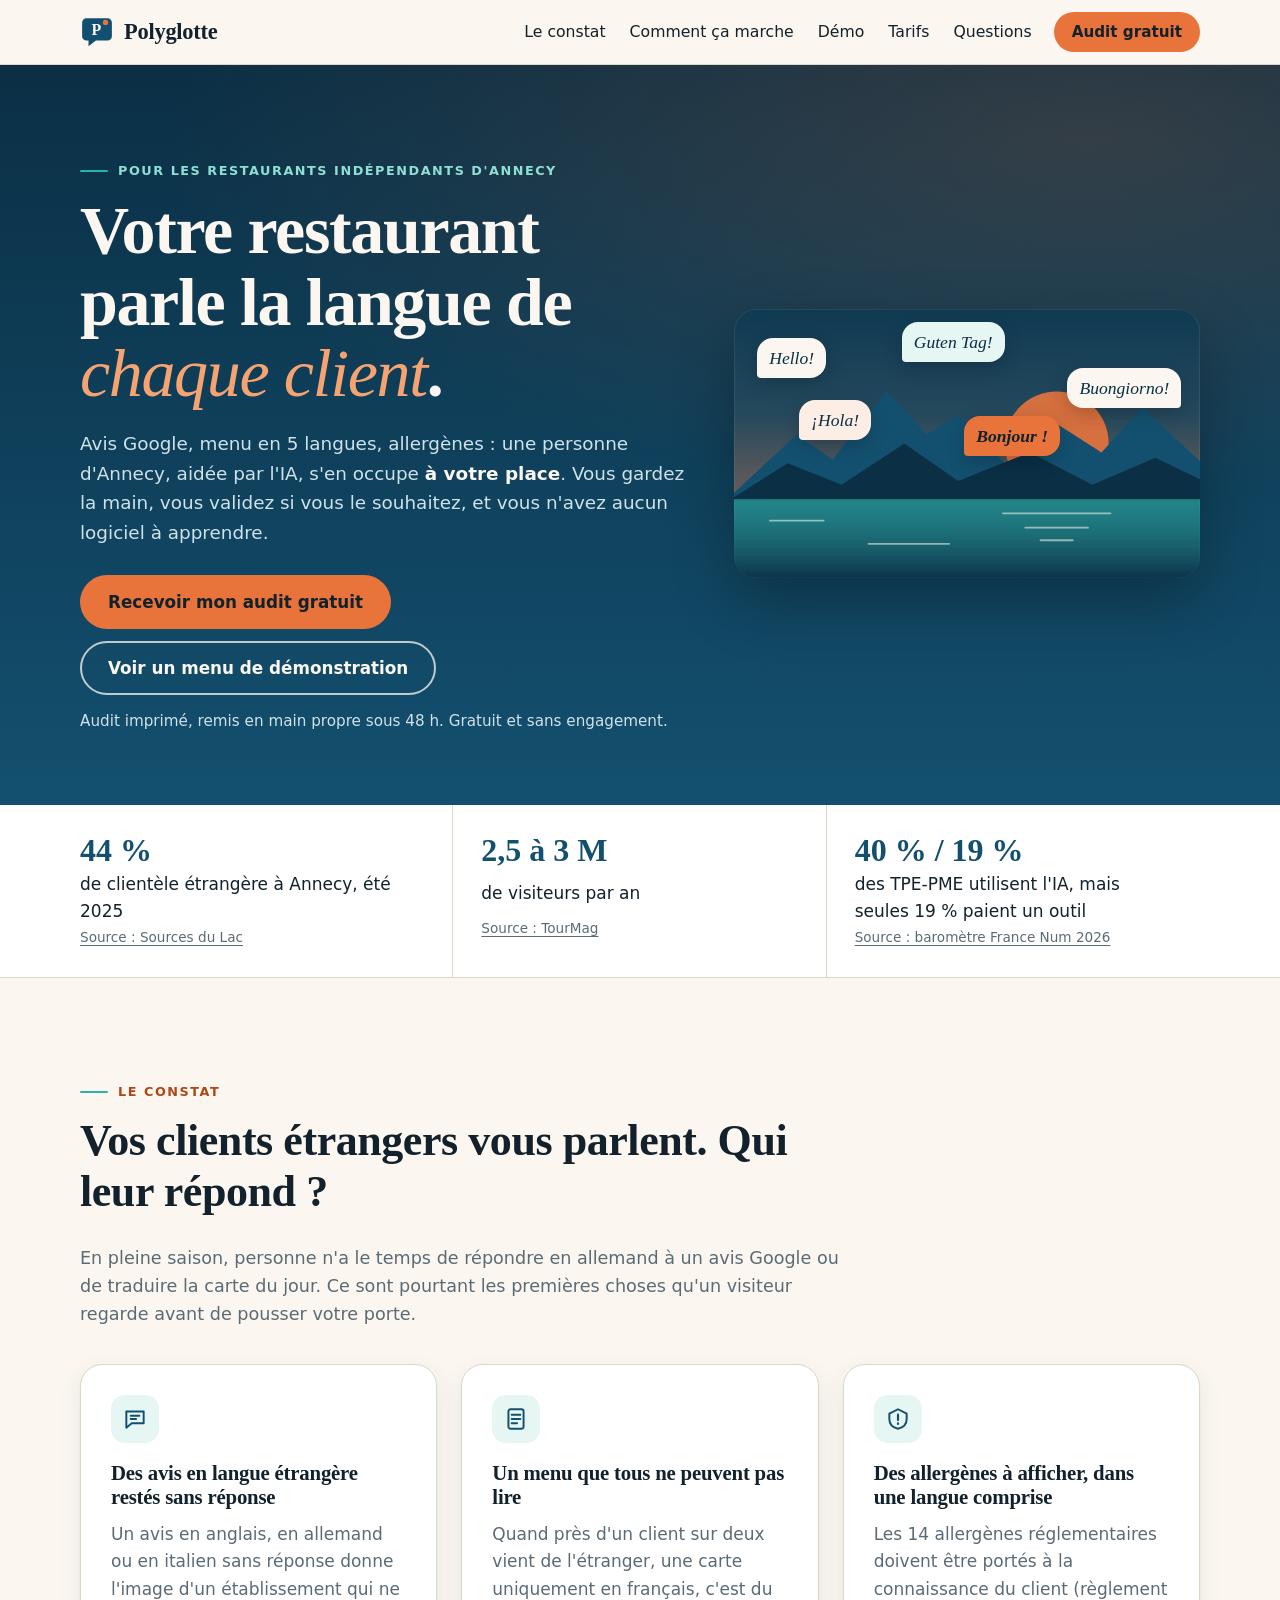
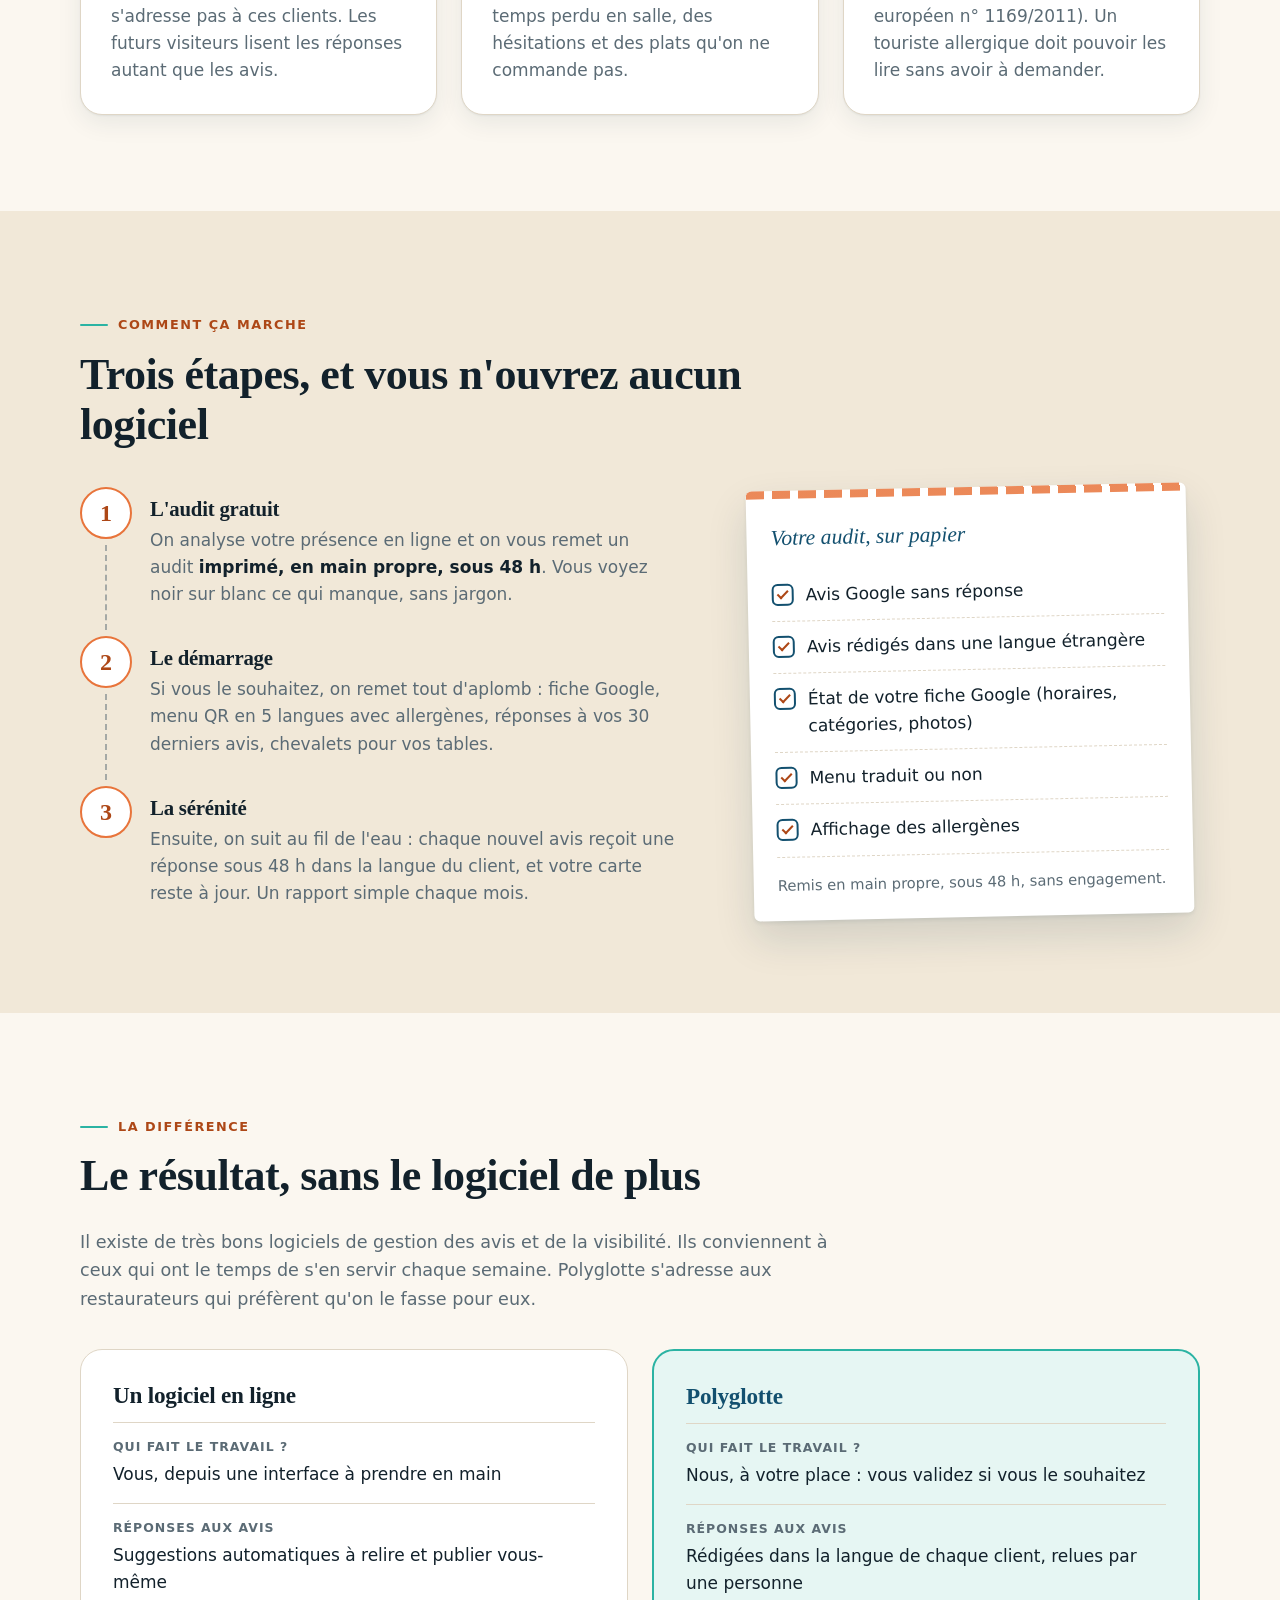
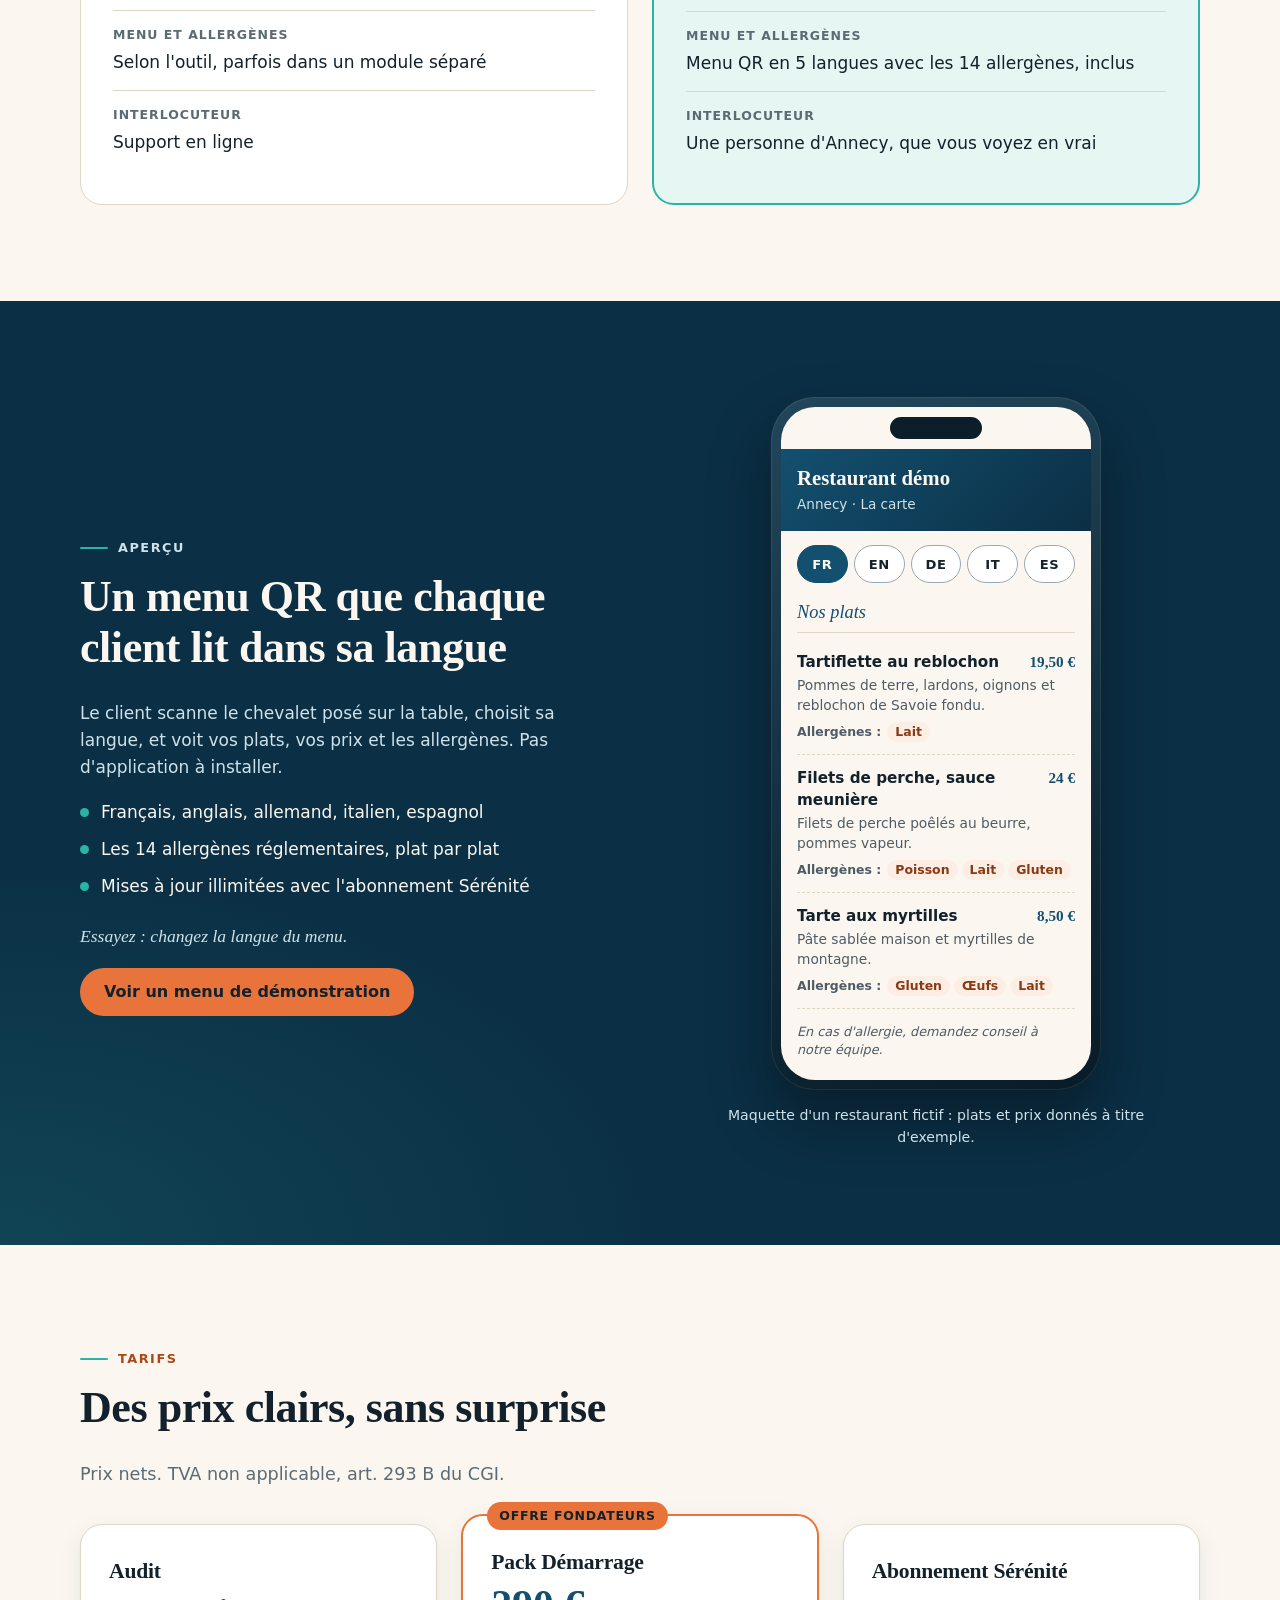
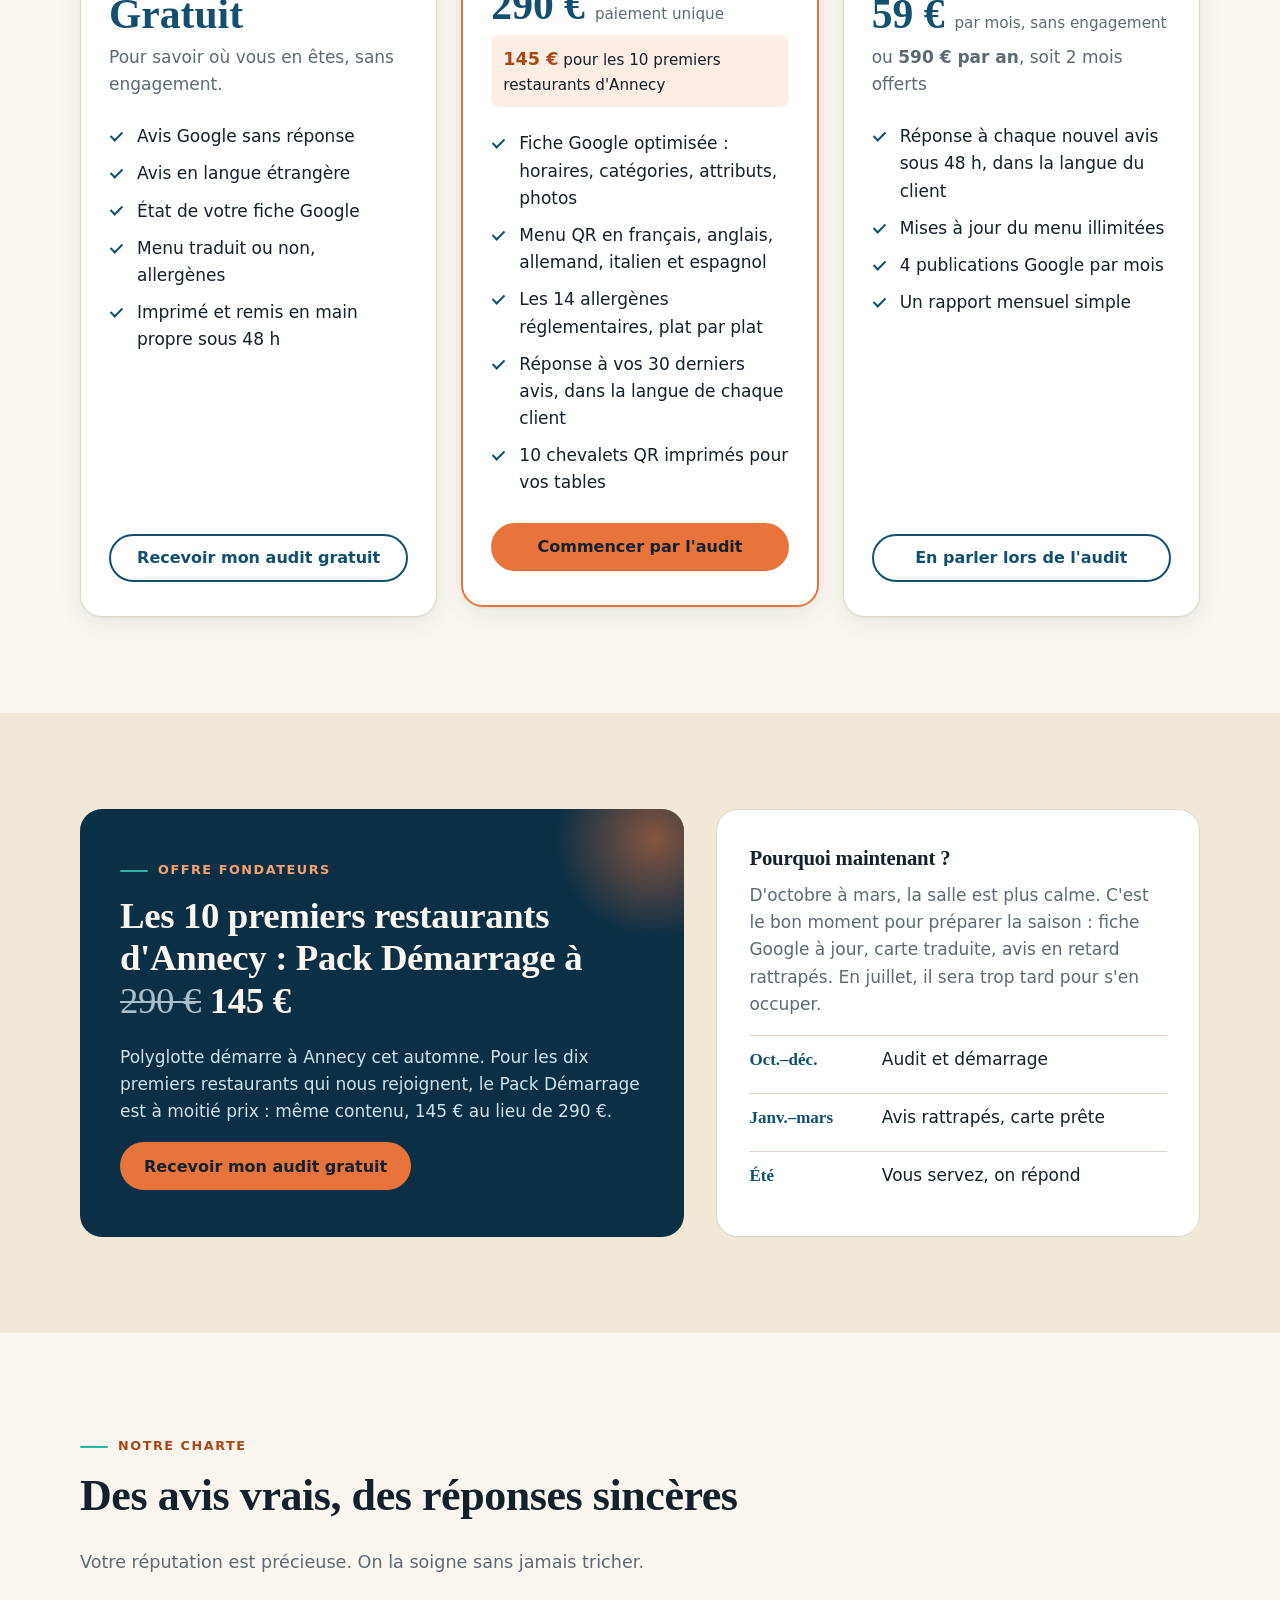
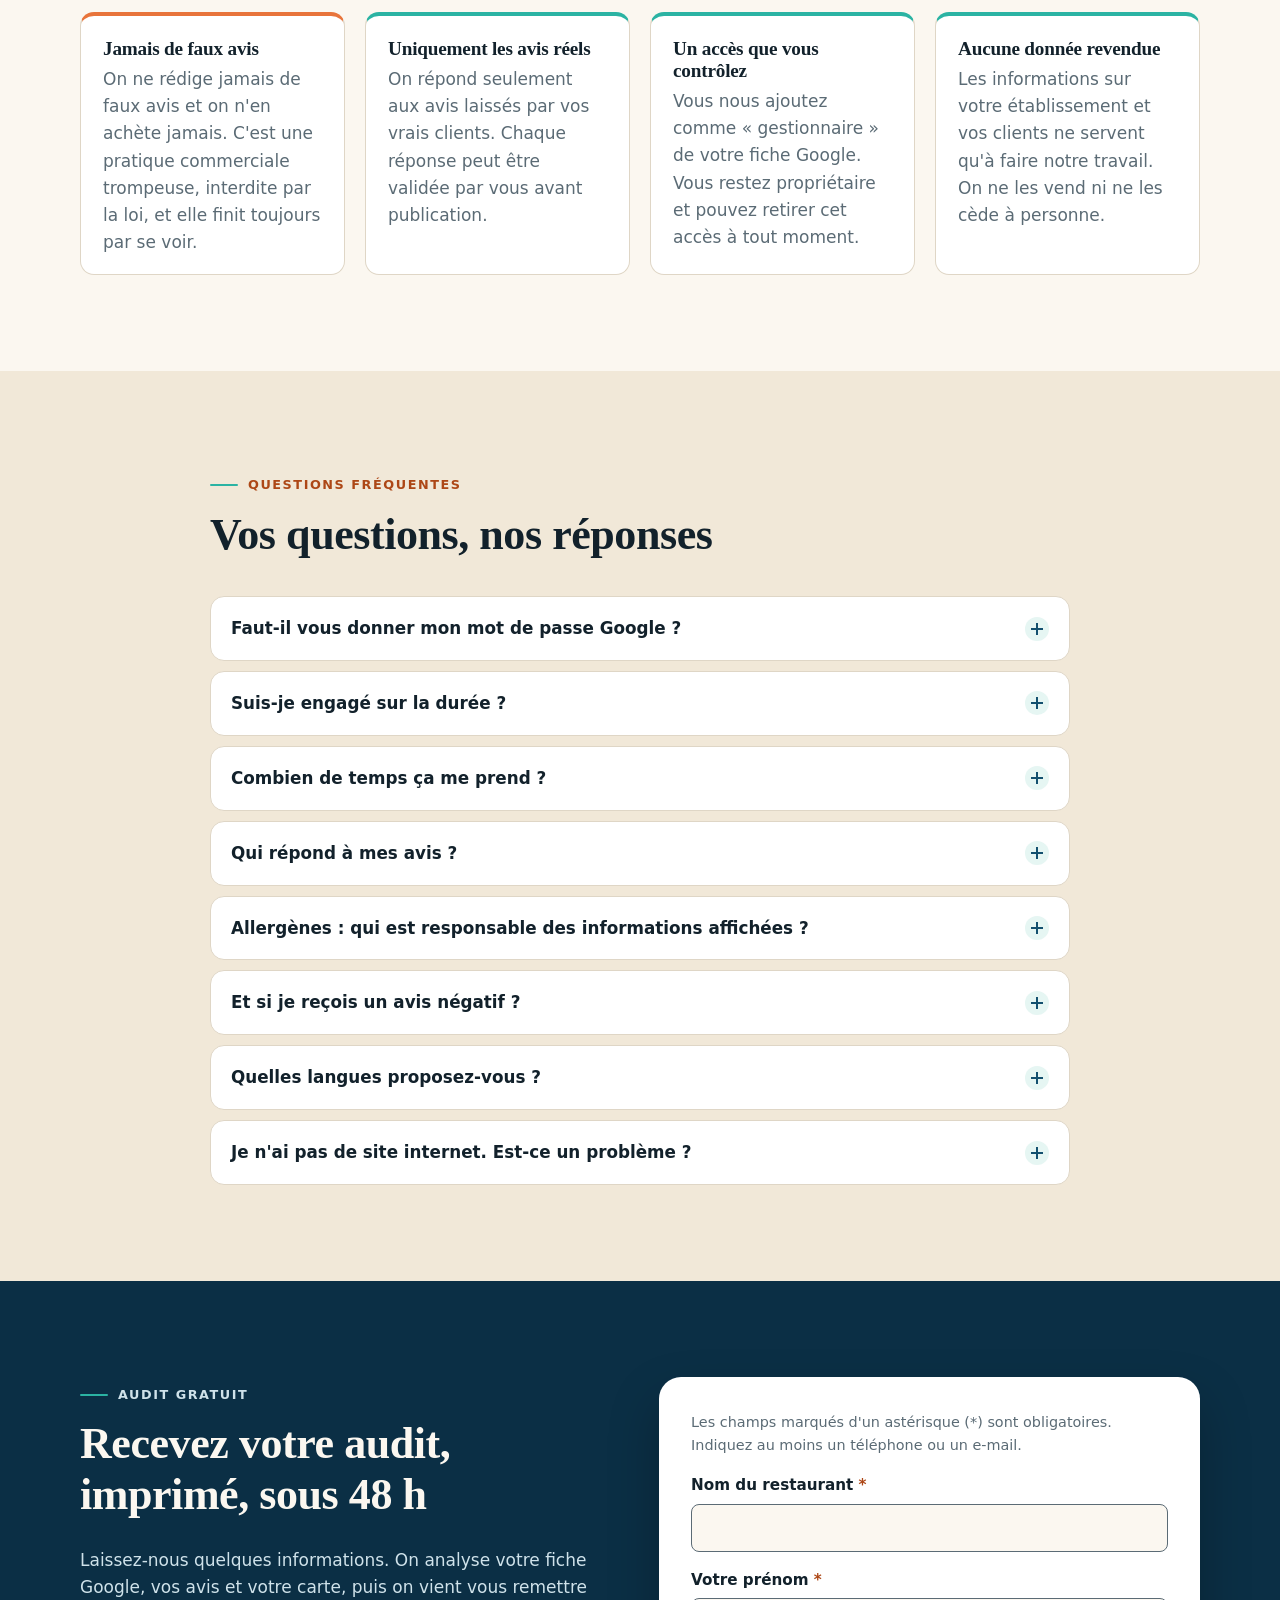
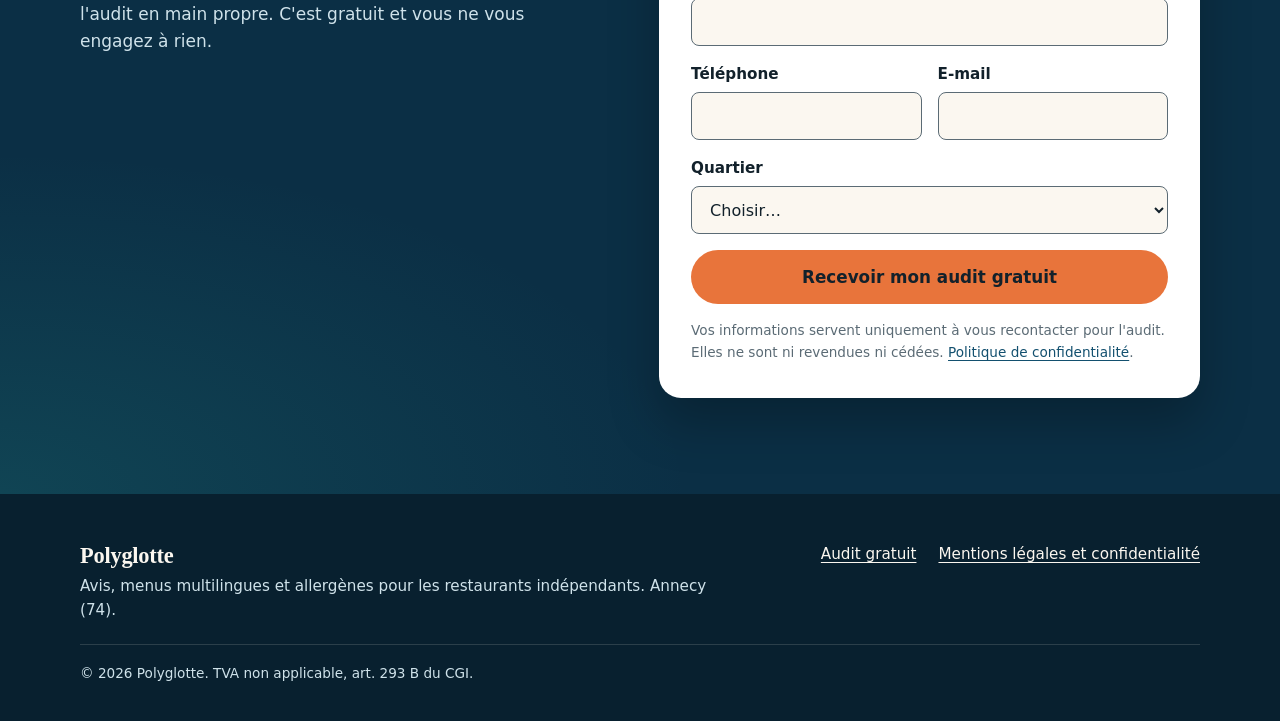
==== commit ff9d773c: "Polyglotte : site vitrine, audit + CRM, outils IA, business plan complet - index.html, mentions léga" ====
--- a/index.html
+++ b/index.html
@@ -29,7 +29,7 @@
         <svg class="logo__mark" viewBox="0 0 64 64" aria-hidden="true" focusable="false">
           <path d="M12 6h40a8 8 0 0 1 8 8v26a8 8 0 0 1-8 8H30L16 59V48h-4a8 8 0 0 1-8-8V14a8 8 0 0 1 8-8z" fill="currentColor"/>
           <circle cx="48" cy="14" r="5" fill="var(--couchant)"/>
-          <text x="31" y="38" font-family="Georgia, serif" font-size="30" font-weight="700" fill="var(--creme)" text-anchor="middle">P</text>
+          <text x="31" y="38" font-family="Georgia, serif" font-size="30" font-weight="700" fill="var(--bg)" text-anchor="middle">P</text>
         </svg>
         <span class="logo__txt">Polyglotte</span>
       </a>
@@ -71,15 +71,16 @@
           <svg class="hero__paysage" viewBox="0 0 520 300" preserveAspectRatio="xMidYMax meet" focusable="false">
             <defs>
               <linearGradient id="g-ciel" x1="0" y1="0" x2="0" y2="1">
-                <stop offset="0" stop-color="#e8743b" stop-opacity=".0"/>
-                <stop offset="1" stop-color="#e8743b" stop-opacity=".22"/>
+                <stop offset="0" stop-color="#e8743b" stop-opacity="0"/>
+                <stop offset=".55" stop-color="#e8743b" stop-opacity=".08"/>
+                <stop offset="1" stop-color="#e8743b" stop-opacity=".4"/>
               </linearGradient>
               <linearGradient id="g-lac" x1="0" y1="0" x2="0" y2="1">
                 <stop offset="0" stop-color="#2bb3a3" stop-opacity=".55"/>
-                <stop offset="1" stop-color="#1f7a9c" stop-opacity=".15"/>
+                <stop offset="1" stop-color="#0b2f45" stop-opacity=".9"/>
               </linearGradient>
             </defs>
-            <rect x="0" y="60" width="520" height="150" fill="url(#g-ciel)"/>
+            <rect x="0" y="0" width="520" height="214" fill="url(#g-ciel)"/>
             <circle cx="360" cy="150" r="58" fill="#e8743b" opacity=".9"/>
             <path d="M0 205 L70 140 L110 168 L170 92 L215 140 L250 118 L310 180 L360 128 L410 160 L455 110 L520 170 L520 210 L0 210Z" fill="#13506f"/>
             <path d="M0 210 L60 172 L120 196 L190 150 L250 192 L330 160 L400 196 L470 166 L520 190 L520 214 L0 214Z" fill="#0b2f45"/>
@@ -251,7 +252,7 @@
             <li>Les 14 allergènes réglementaires, plat par plat</li>
             <li>Mises à jour illimitées avec l'abonnement Sérénité</li>
           </ul>
-          <p class="demo__essai">Essayez ci-contre&nbsp;: changez la langue.</p>
+          <p class="demo__essai">Essayez&nbsp;: changez la langue du menu.</p>
           <a class="btn btn--accent" href="menu/?r=demo">Voir un menu de démonstration</a>
         </div>
 
--- a/assets/css/site.css
+++ b/assets/css/site.css
@@ -232,6 +232,10 @@
   position: relative;
   width: 100%; max-width: 520px; margin-inline: auto;
   aspect-ratio: 520 / 300;
+  border-radius: var(--r-l);
+  overflow: hidden;
+  background: linear-gradient(180deg, #0f3a52 0%, #1b5574 100%);
+  box-shadow: 0 24px 60px rgba(0, 0, 0, .28), inset 0 0 0 1px rgba(251, 247, 240, .08);
 }
 .hero__paysage { position: absolute; inset: 0; width: 100%; height: 100%; }
 
@@ -245,9 +249,9 @@
   white-space: nowrap;
   animation: flotte 6s ease-in-out infinite;
 }
-.bulle--1 { left: 4%;  top: 6%; }
-.bulle--2 { left: 34%; top: 0%;  animation-delay: -1.5s; background: #e6f6f3; }
-.bulle--3 { right: 2%; top: 16%; animation-delay: -3s; border-radius: 16px 16px 4px 16px; }
+.bulle--1 { left: 5%;  top: 11%; }
+.bulle--2 { left: 36%; top: 5%;  animation-delay: -1.5s; background: #e6f6f3; }
+.bulle--3 { right: 4%; top: 22%; animation-delay: -3s; border-radius: 16px 16px 4px 16px; }
 .bulle--4 { left: 14%; top: 34%; animation-delay: -4.5s; background: #fdeee5; }
 .bulle--5 { right: 30%; top: 40%; animation-delay: -2s; background: var(--couchant); color: var(--fixe-encre); font-weight: 600; }
 @keyframes flotte { 0%, 100% { transform: translateY(0); } 50% { transform: translateY(-6px); } }
@@ -257,7 +261,7 @@
   .hero__actions { flex-direction: row; flex-wrap: wrap; }
 }
 @media (min-width: 960px) {
-  .hero__in { grid-template-columns: 1.15fr 1fr; align-items: center; gap: 48px; padding-top: 88px; padding-bottom: 72px; }
+  .hero__in { grid-template-columns: 1.3fr 1fr; align-items: center; gap: 48px; padding-top: 88px; padding-bottom: 72px; }
   .hero__art { max-width: none; }
 }
 
@@ -488,7 +492,7 @@
   border-radius: var(--r-s); padding: 10px 12px; font-size: .95rem;
 }
 .tarif__fondateur strong { color: var(--accent-texte); font-size: 1.1rem; }
-.tarif__list { list-style: none; display: grid; gap: 10px; margin: 8px 0 26px; flex: 1; }
+.tarif__list { list-style: none; display: grid; gap: 10px; align-content: start; margin: 8px 0 26px; flex: 1; }
 .tarif__list li { position: relative; padding-left: 28px; }
 .tarif__list li::before {
   content: ""; position: absolute; left: 4px; top: .35em; width: 7px; height: 12px;
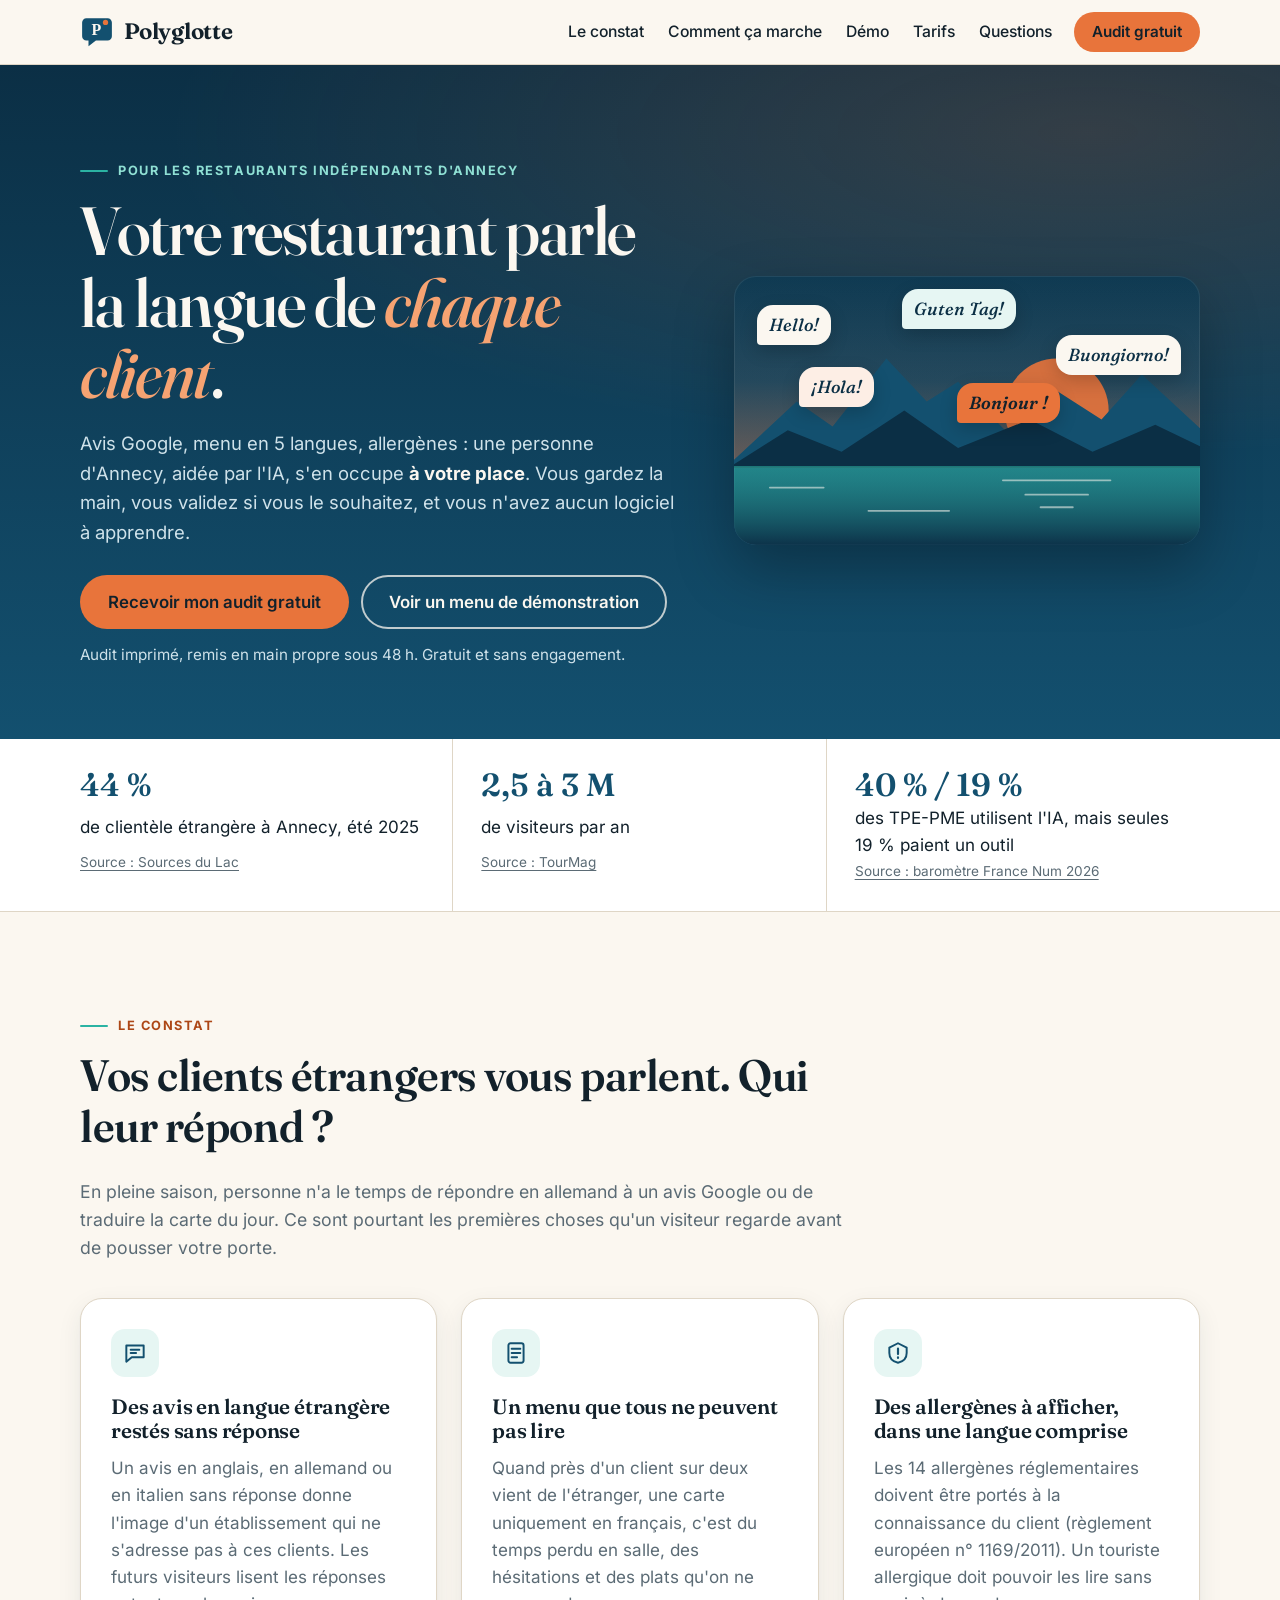
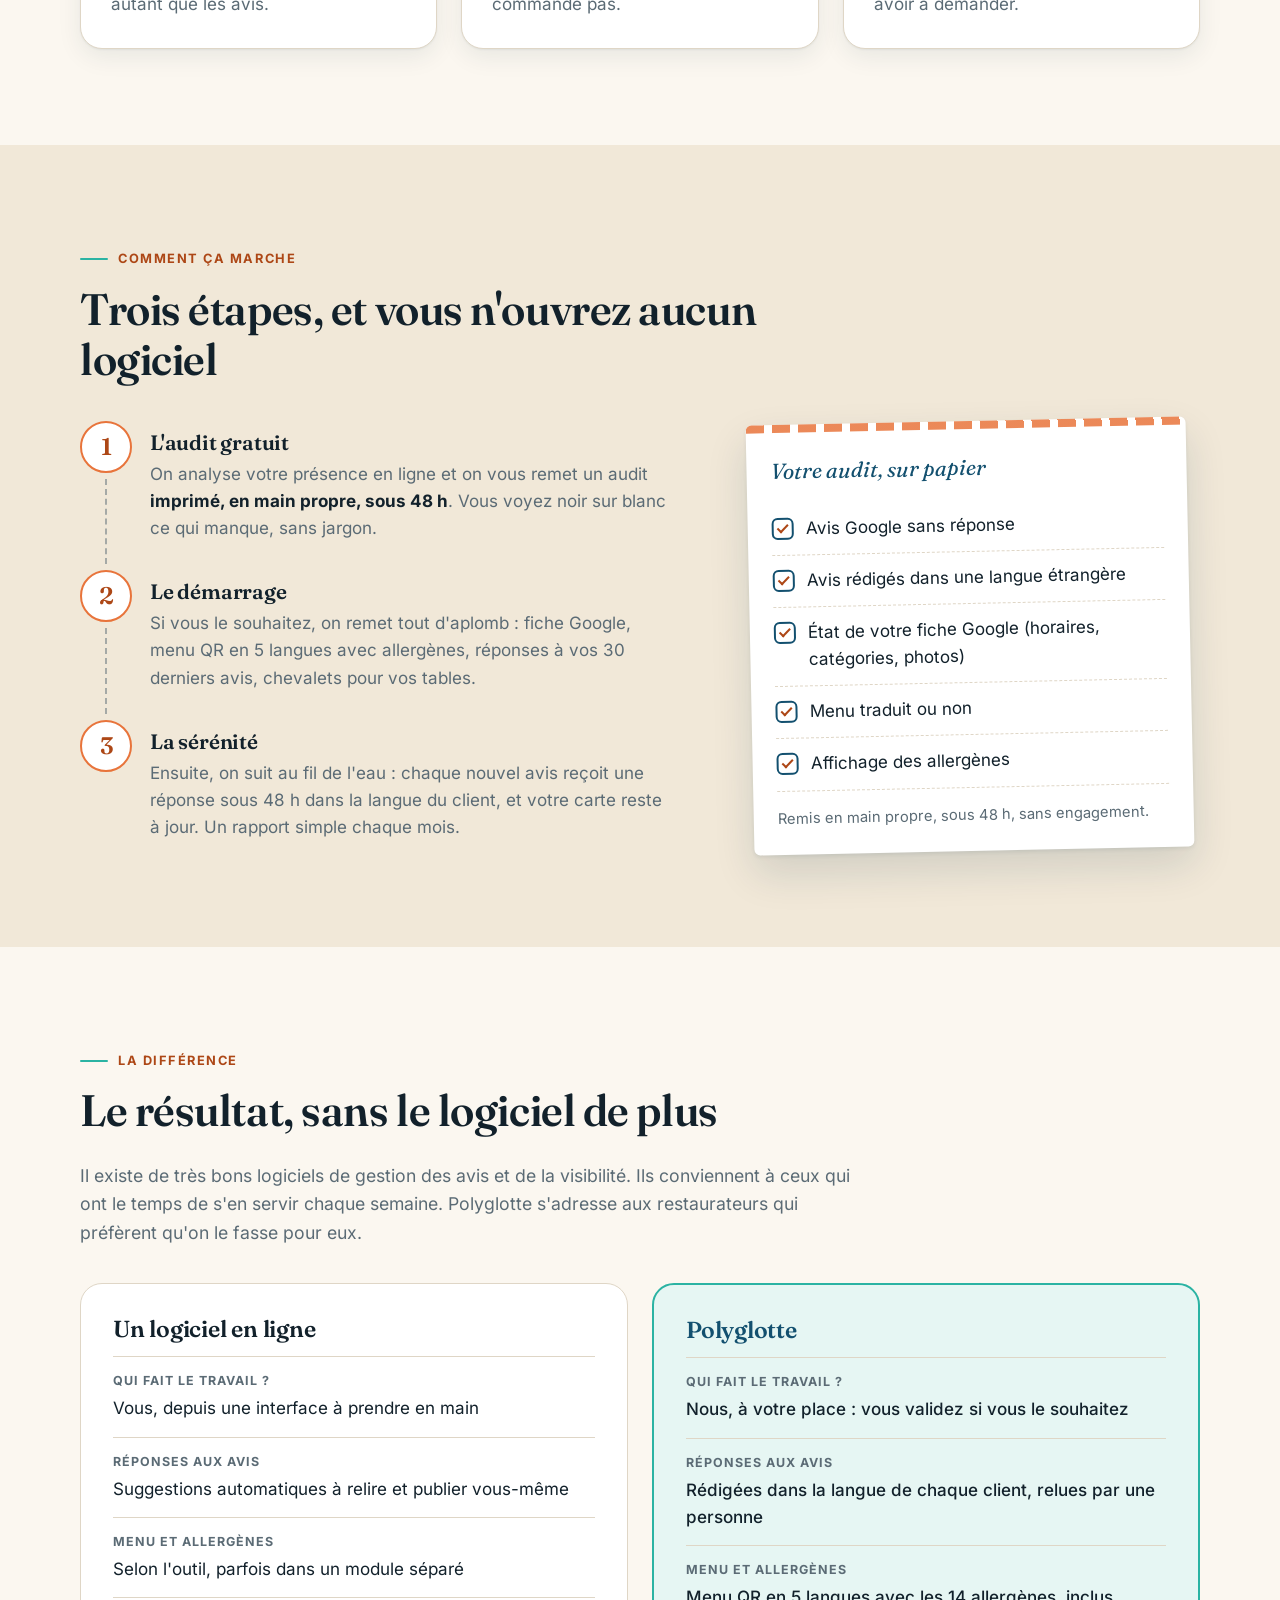
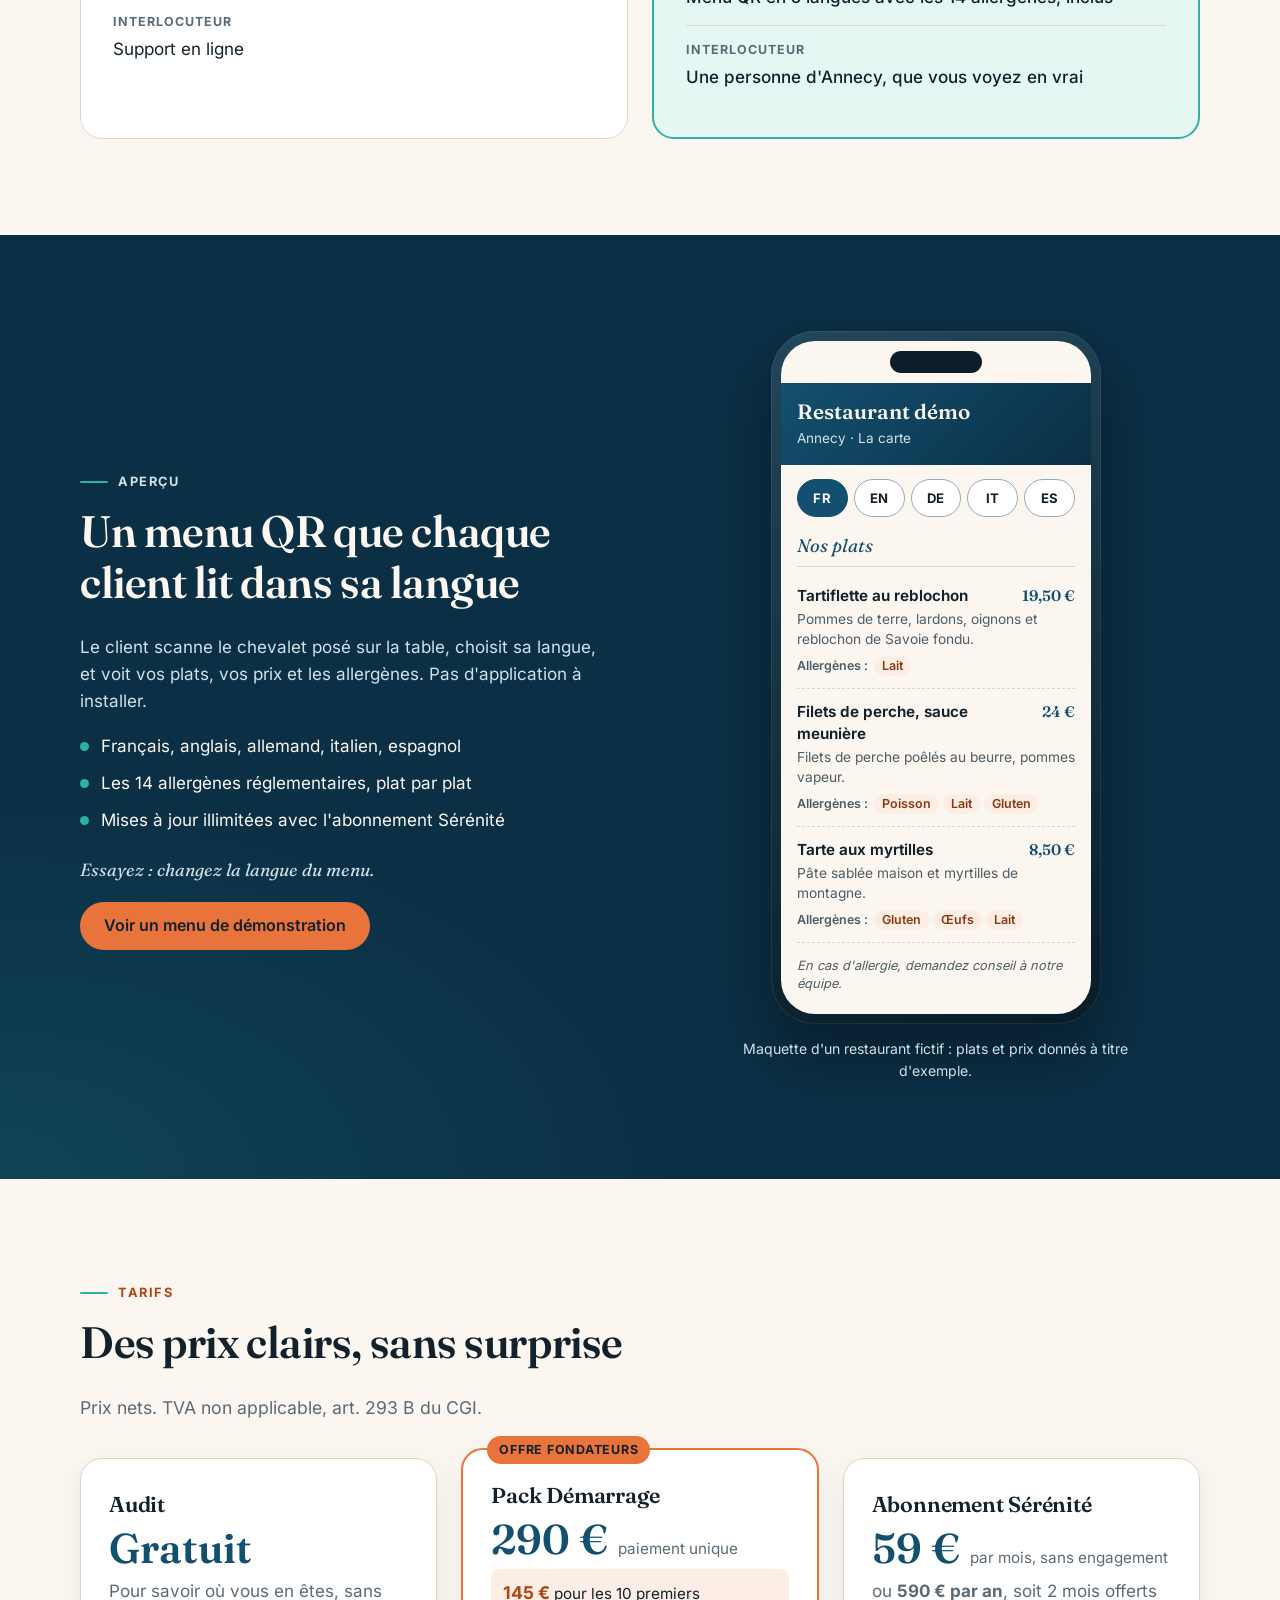
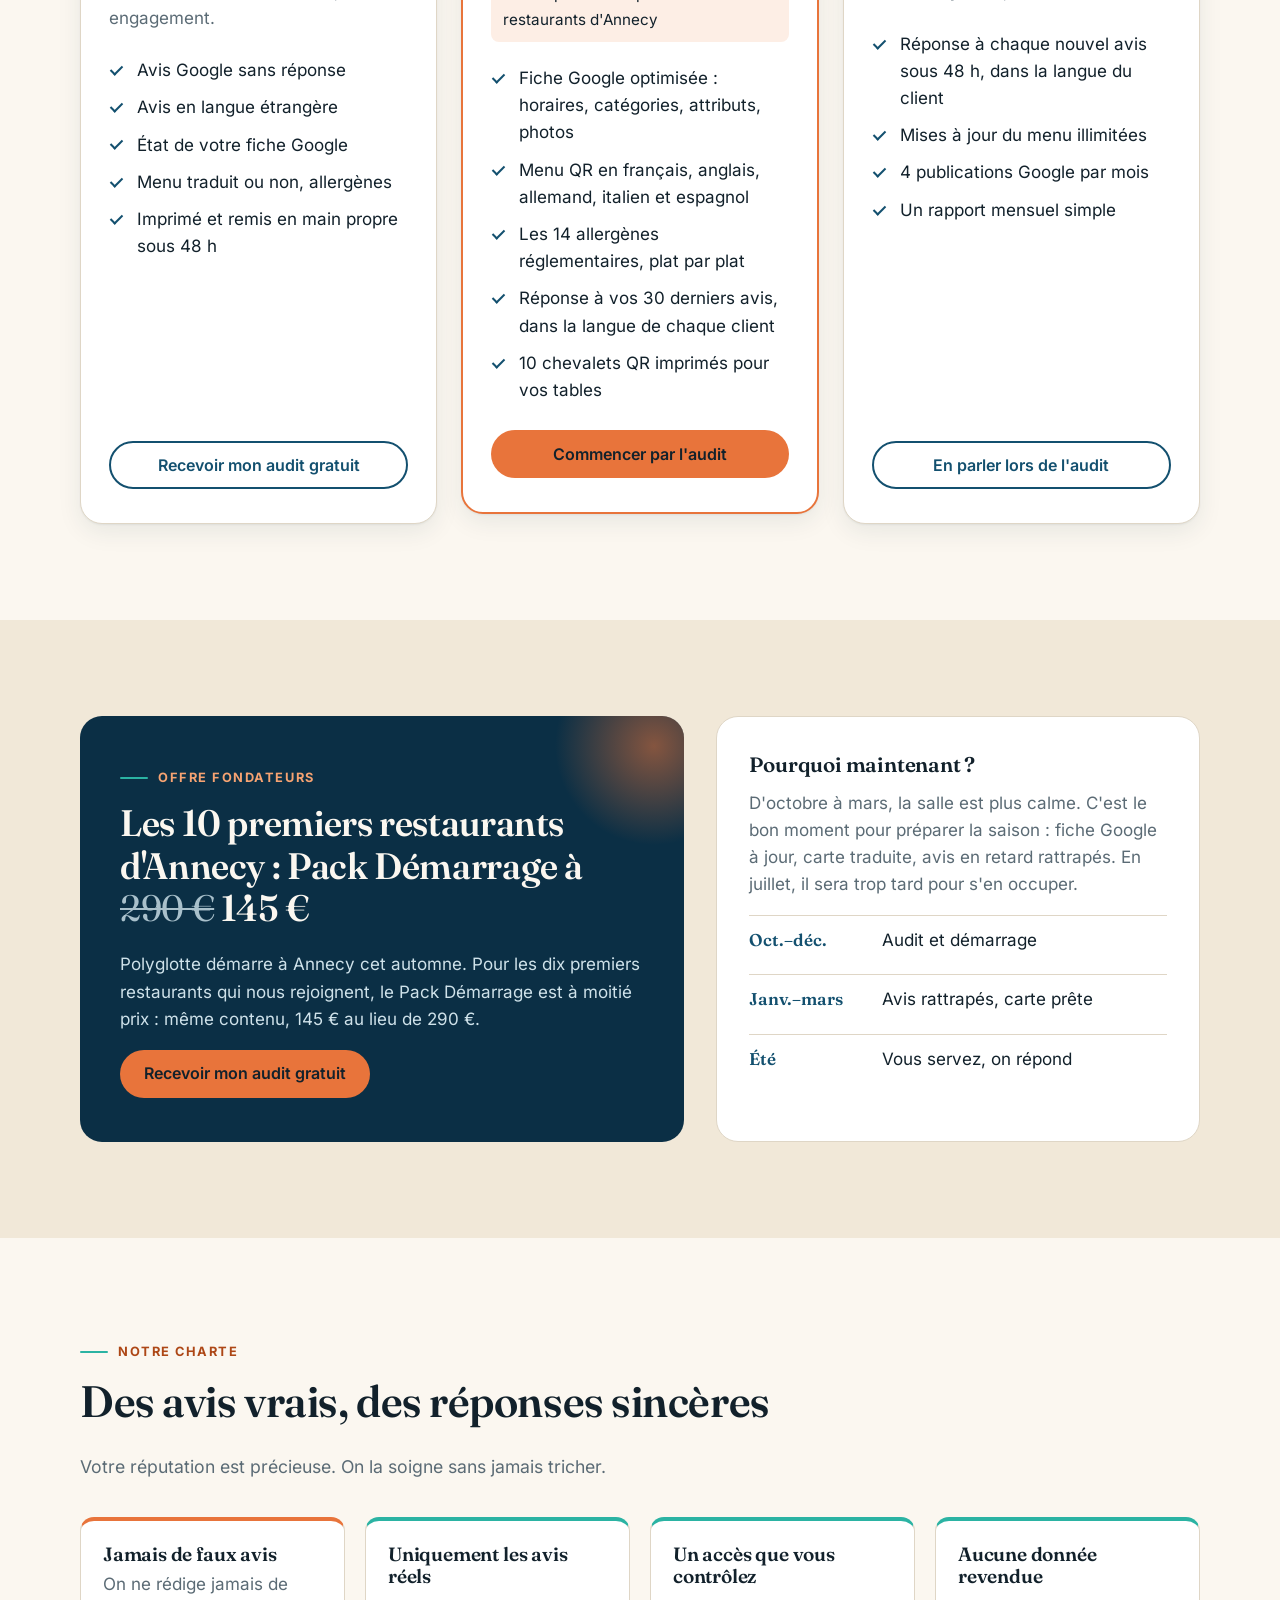
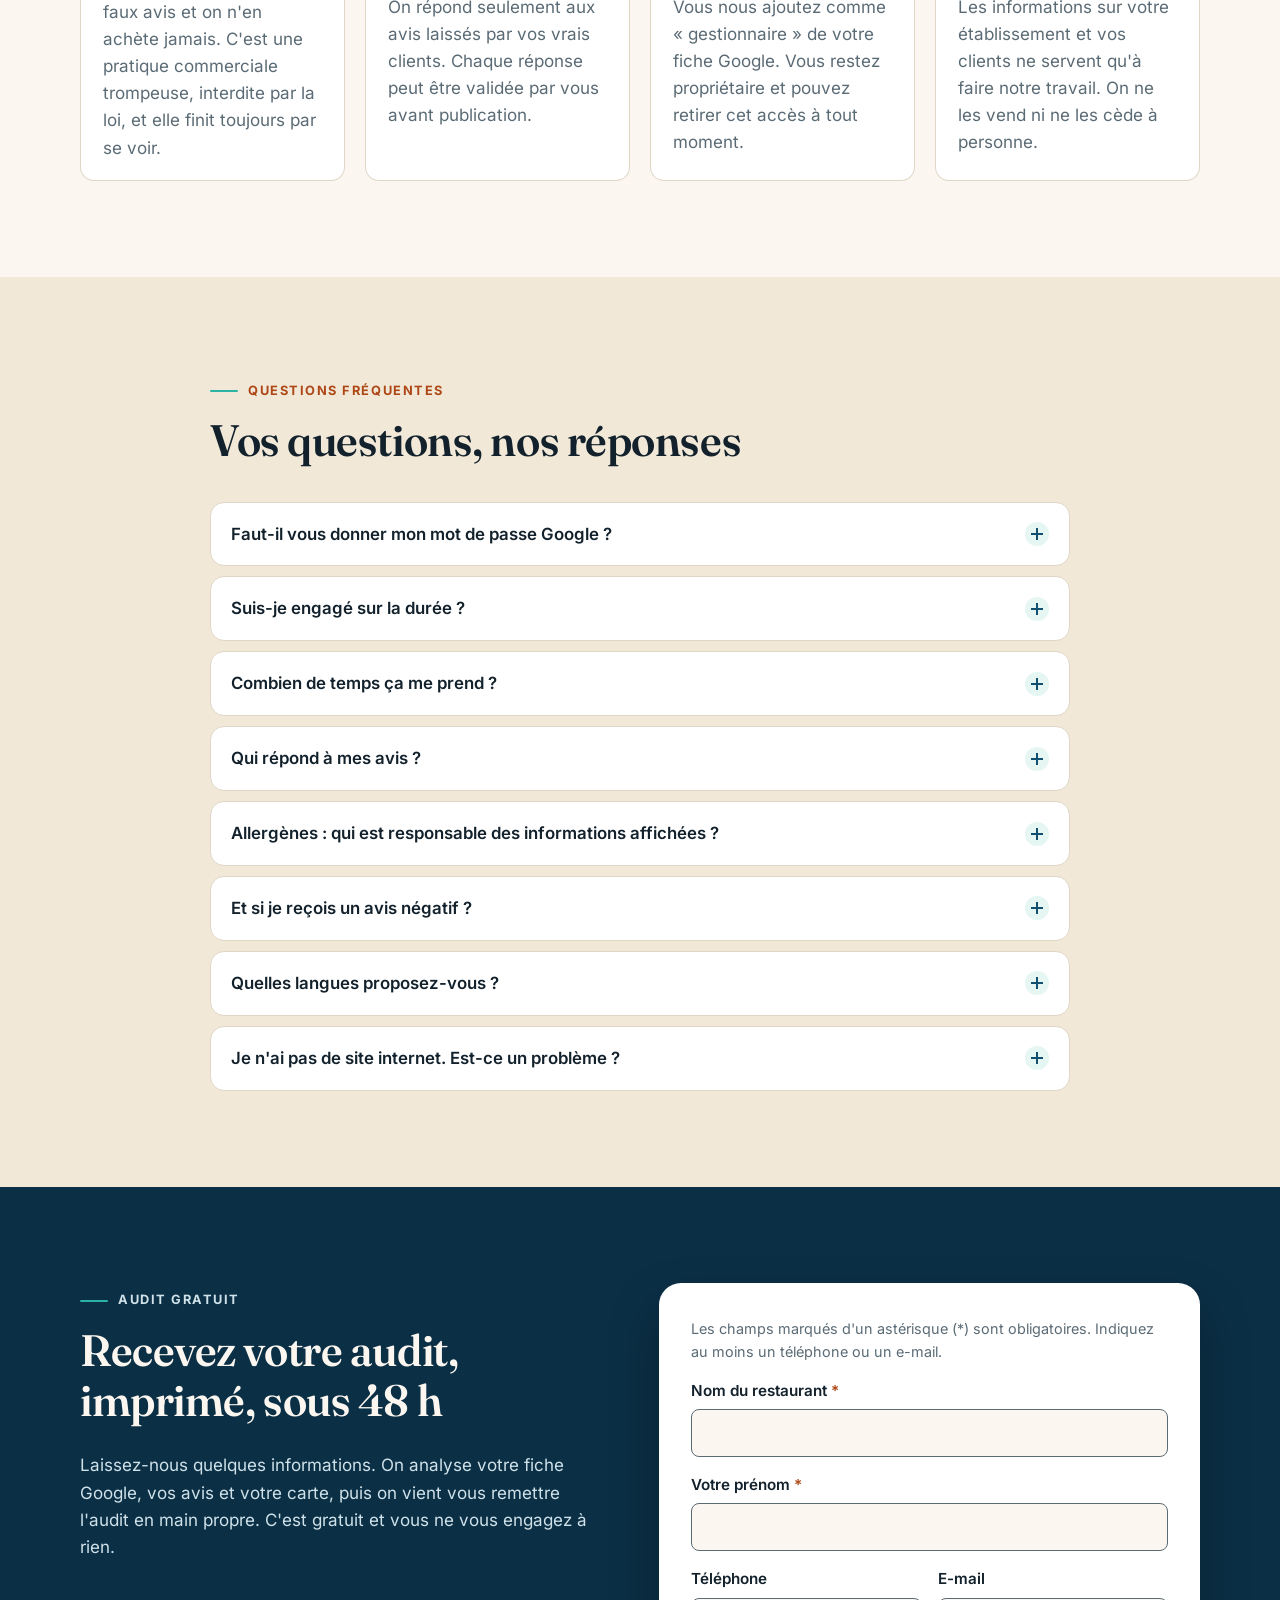
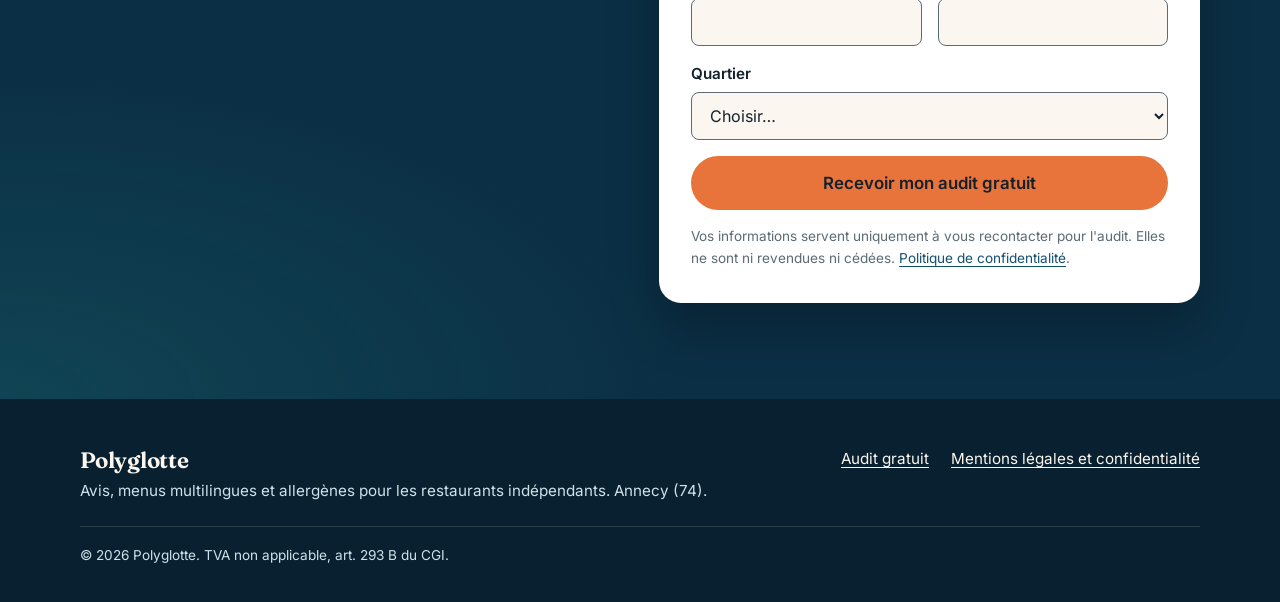
==== commit e3cf0f81: "Finitions mise en ligne : polices auto-hébergées, image de partage, en-têtes Netlify - Fraunces et I" ====
--- a/index.html
+++ b/index.html
@@ -12,11 +12,16 @@
   <meta property="og:site_name" content="Polyglotte">
   <meta property="og:title" content="Polyglotte : votre restaurant parle la langue de chaque client">
   <meta property="og:description" content="Avis Google, menu QR multilingue et allergènes, faits à votre place par une équipe d'Annecy. Audit gratuit sous 48 h.">
-  <meta name="twitter:card" content="summary">
+  <meta property="og:url" content="https://kannrunn.netlify.app/">
+  <meta property="og:image" content="https://kannrunn.netlify.app/assets/og.png">
+  <meta property="og:image:width" content="1200">
+  <meta property="og:image:height" content="630">
+  <meta property="og:image:alt" content="Polyglotte : votre restaurant parle la langue de chaque client">
+  <link rel="canonical" href="https://kannrunn.netlify.app/">
+  <meta name="twitter:card" content="summary_large_image">
   <link rel="icon" type="image/svg+xml" href="data:image/svg+xml,%3Csvg xmlns='http://www.w3.org/2000/svg' viewBox='0 0 64 64'%3E%3Cpath d='M12 6h40a8 8 0 0 1 8 8v26a8 8 0 0 1-8 8H30L16 59V48h-4a8 8 0 0 1-8-8V14a8 8 0 0 1 8-8z' fill='%2313506f'/%3E%3Ccircle cx='48' cy='14' r='5' fill='%23e8743b'/%3E%3Ctext x='31' y='38' font-family='Georgia,serif' font-size='30' font-weight='700' fill='%23fbf7f0' text-anchor='middle'%3EP%3C/text%3E%3C/svg%3E">
-  <link rel="preconnect" href="https://fonts.googleapis.com">
-  <link rel="preconnect" href="https://fonts.gstatic.com" crossorigin>
-  <link rel="stylesheet" href="https://fonts.googleapis.com/css2?family=Fraunces:ital,opsz,wght@0,9..144,400..700;1,9..144,400..600&family=Inter:wght@400;500;600;700&display=swap">
+  <link rel="preload" href="assets/fonts/inter-latin-wght-normal.woff2" as="font" type="font/woff2" crossorigin>
+  <link rel="stylesheet" href="assets/fonts/fonts.css">
   <link rel="stylesheet" href="assets/css/tokens.css">
   <link rel="stylesheet" href="assets/css/site.css">
 </head>
--- a/assets/fonts/fonts.css
+++ b/assets/fonts/fonts.css
@@ -0,0 +1,22 @@
+/* Polices auto-hébergées (aucune requête vers Google) — SIL Open Font License 1.1, voir LICENSE-*.txt */
+@font-face {
+  font-family: "Fraunces";
+  font-style: normal;
+  font-display: swap;
+  font-weight: 100 900;
+  src: url(fraunces-latin-opsz-normal.woff2) format("woff2-variations"), url(fraunces-latin-opsz-normal.woff2) format("woff2");
+}
+@font-face {
+  font-family: "Fraunces";
+  font-style: italic;
+  font-display: swap;
+  font-weight: 100 900;
+  src: url(fraunces-latin-opsz-italic.woff2) format("woff2-variations"), url(fraunces-latin-opsz-italic.woff2) format("woff2");
+}
+@font-face {
+  font-family: "Inter";
+  font-style: normal;
+  font-display: swap;
+  font-weight: 100 900;
+  src: url(inter-latin-wght-normal.woff2) format("woff2-variations"), url(inter-latin-wght-normal.woff2) format("woff2");
+}
